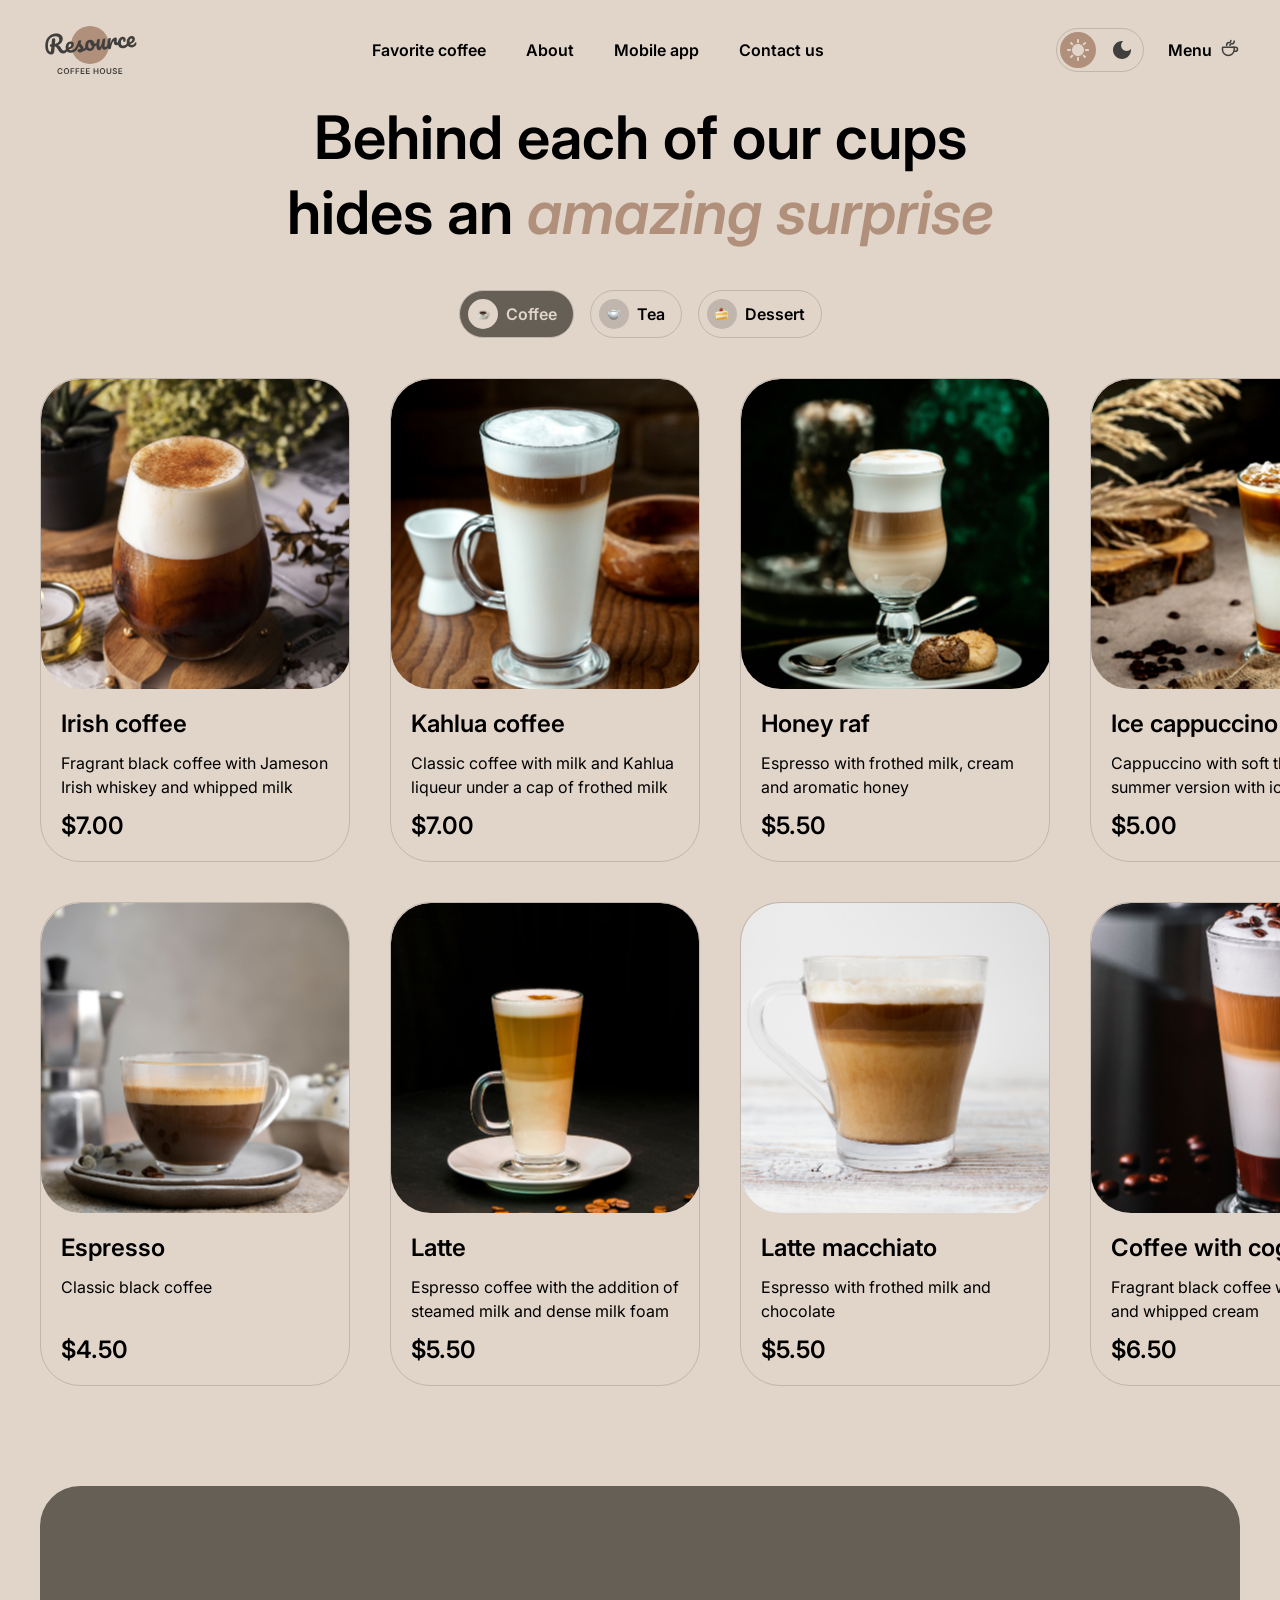
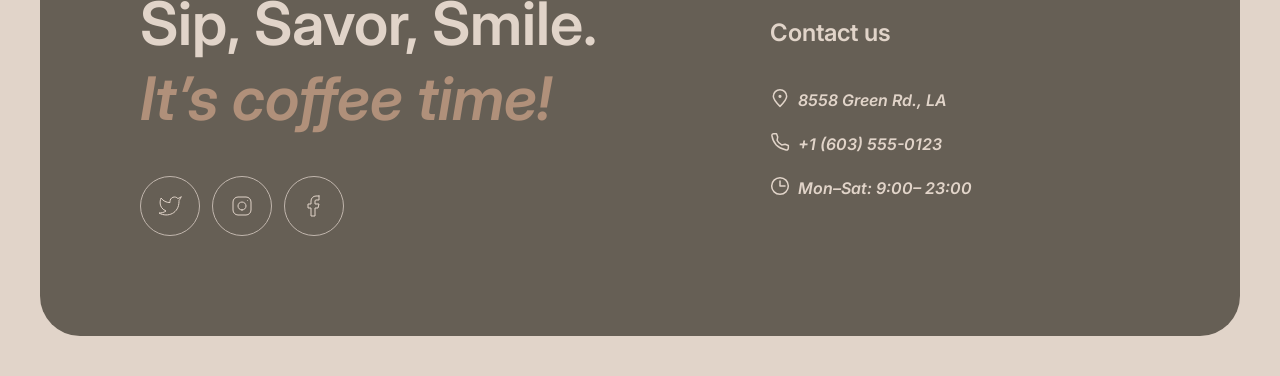
==== pages/menu.html @ b73c4412 "feat: add menu page and add theme toggle" ====
<!DOCTYPE html>
<html lang="en">
<head>
  <meta charset="UTF-8">
  <meta name="viewport" content="width=device-width, initial-scale=1.0">
  <title>Menu</title>
  <link rel="preconnect" href="https://fonts.googleapis.com">
  <link rel="preconnect" href="https://fonts.gstatic.com" crossorigin>
  <link href="https://fonts.googleapis.com/css2?family=Inter:ital,opsz,wght@0,14..32,100..900;1,14..32,100..900&display=swap" rel="stylesheet">
  <link rel="stylesheet" href="/styles/menu-styles/style.css">
</head>
<body>
    <header>
    <div class="wrapper">
      <a class="logo" href="/index.html">
        <svg width="100" height="60" viewBox="0 0 100 60" fill="none" xmlns="http://www.w3.org/2000/svg">
          <path d="M69 25C69 35.4934 60.4934 44 50 44C39.5066 44 31 35.4934 31 25C31 14.5066 39.5066 6 50 6C60.4934 6 69 14.5066 69 25Z" fill="#B0907A"/>
          <path d="M95.6784 22.2913C95.8856 22.2732 96.0534 22.3548 96.1817 22.5364C96.326 22.7165 96.4127 22.9739 96.442 23.3086C96.4922 23.8824 96.4 24.3884 96.1652 24.8265C95.7789 25.5509 95.2359 26.1365 94.5362 26.5832C93.8524 27.0285 93.0084 27.295 92.0042 27.3829C90.4741 27.5168 89.2469 27.1664 88.3226 26.3318C87.3969 25.4812 86.8658 24.2749 86.7291 22.7129C86.6329 21.6131 86.7748 20.5727 87.1547 19.5919C87.5333 18.5951 88.1046 17.7822 88.8687 17.1532C89.6487 16.5229 90.5568 16.1623 91.5928 16.0717C92.5173 15.9908 93.2829 16.2049 93.8895 16.714C94.4948 17.2071 94.8386 17.9239 94.9209 18.8643C95.0171 19.9641 94.7016 20.9473 93.9743 21.814C93.2617 22.6633 91.9772 23.4021 90.1208 24.0303C90.5675 24.73 91.2451 25.0401 92.1537 24.9606C92.8072 24.9035 93.3279 24.7053 93.7158 24.3662C94.1197 24.0257 94.5692 23.4725 95.0643 22.7064C95.2346 22.4506 95.4393 22.3122 95.6784 22.2913ZM91.3914 18.4503C90.8016 18.5019 90.3295 18.8885 89.9751 19.6102C89.6365 20.3304 89.5098 21.1767 89.5949 22.149L89.5991 22.1968C90.5199 21.8914 91.2318 21.4918 91.7347 20.9981C92.2376 20.5044 92.4632 19.9626 92.4117 19.3729C92.3852 19.0701 92.2766 18.8386 92.0859 18.6786C91.9098 18.5013 91.6783 18.4252 91.3914 18.4503Z" fill="#403F3D"/>
          <path d="M83.2976 28.1446C81.7356 28.2813 80.4779 27.9497 79.5245 27.1497C78.5857 26.3324 78.0529 25.1985 77.926 23.7481C77.813 22.457 77.969 21.303 78.394 20.2861C78.819 19.2692 79.4149 18.4622 80.1818 17.8651C80.9487 17.268 81.7784 16.9304 82.671 16.8523C83.5477 16.7756 84.2481 16.9793 84.7723 17.4635C85.311 17.9303 85.6159 18.5702 85.6871 19.383C85.7456 20.0525 85.6437 20.6316 85.3813 21.1203C85.1348 21.6076 84.7725 21.8722 84.2944 21.9141C83.9915 21.9406 83.7382 21.8904 83.5344 21.7637C83.3465 21.6356 83.2414 21.444 83.2191 21.189C83.2093 21.0774 83.2141 20.9485 83.2334 20.8023C83.2527 20.6561 83.2676 20.5504 83.278 20.4852C83.3367 20.2392 83.357 20.0125 83.3389 19.8053C83.3208 19.5981 83.2511 19.4436 83.1297 19.3418C83.0243 19.2386 82.876 19.1953 82.6847 19.2121C82.3181 19.2441 81.9901 19.4415 81.7006 19.8041C81.4097 20.1508 81.193 20.6114 81.0506 21.186C80.9081 21.7606 80.8661 22.3826 80.9247 23.0521C81.0865 24.901 81.9723 25.7551 83.5821 25.6142C84.2356 25.557 84.9181 25.2805 85.6296 24.7846C86.3556 24.2714 87.0469 23.5444 87.7034 22.6036C87.8752 22.3637 88.0806 22.2333 88.3197 22.2124C88.5269 22.1942 88.6946 22.2759 88.8229 22.4574C88.9672 22.6375 89.054 22.895 89.0832 23.2297C89.1362 23.8354 89.028 24.3427 88.7587 24.7518C88.0904 25.7418 87.2526 26.5378 86.2452 27.1399C85.2524 27.7247 84.2699 28.0596 83.2976 28.1446Z" fill="#403F3D"/>
          <path d="M69.549 29.3476C68.9433 29.4006 68.485 29.1195 68.1742 28.5042C67.8794 27.8876 67.6706 26.8779 67.5479 25.4753C67.3666 23.4032 67.4892 21.4089 67.9158 19.4924C68.0188 19.0177 68.2207 18.6627 68.5213 18.4276C68.8365 18.1752 69.289 18.0232 69.8787 17.9716C70.1975 17.9437 70.4242 17.964 70.5586 18.0326C70.6931 18.1011 70.7701 18.2469 70.7897 18.4701C70.812 18.7251 70.7426 19.3094 70.5816 20.2229C70.478 20.8744 70.3993 21.4434 70.3455 21.93C70.2917 22.4165 70.2636 23.0132 70.2612 23.7201C70.6673 22.3033 71.1594 21.136 71.7376 20.2181C72.3158 19.3002 72.8997 18.6308 73.4892 18.2098C74.0947 17.7874 74.6605 17.5532 75.1865 17.5072C76.2225 17.4166 76.7858 17.8893 76.8765 18.9253C76.8946 19.1325 76.8668 19.6409 76.7931 20.4504C76.7214 21.0991 76.6925 21.5032 76.7064 21.6626C76.7552 22.2204 76.9789 22.4819 77.3773 22.4471C77.8236 22.408 78.3668 22.0072 79.0067 21.2445C79.1958 21.0191 79.4019 20.8967 79.6251 20.8772C79.8323 20.8591 80 20.9408 80.1283 21.1223C80.2712 21.2864 80.3559 21.5199 80.3824 21.8228C80.434 22.4125 80.315 22.8887 80.0255 23.2513C79.6197 23.7526 79.1285 24.1971 78.5521 24.5848C77.9903 24.9552 77.3746 25.1697 76.7052 25.2282C75.8604 25.3021 75.196 25.1434 74.7121 24.7521C74.2441 24.3594 73.978 23.7965 73.9139 23.0633C73.8929 22.8242 73.8959 22.583 73.9228 22.3397C73.9268 22.0182 73.9239 21.8016 73.9142 21.69C73.8919 21.435 73.793 21.3151 73.6177 21.3305C73.3786 21.3514 73.0836 21.6503 72.7325 22.2271C72.396 22.7865 72.0748 23.5213 71.7689 24.4314C71.4631 25.3415 71.2332 26.2932 71.0791 27.2864C70.9694 28.0509 70.8068 28.5791 70.5914 28.8709C70.3906 29.1455 70.0431 29.3044 69.549 29.3476Z" fill="#403F3D"/>
          <path d="M59.2462 30.2488C58.5289 30.3116 57.9106 30.0364 57.3912 29.4233C56.8863 28.7929 56.5906 27.9836 56.5042 26.9954C56.3996 25.8 56.3838 24.7012 56.4567 23.699C56.5282 22.6809 56.6985 21.5979 56.9675 20.4501C57.085 19.958 57.2782 19.5958 57.547 19.3635C57.8157 19.1312 58.2609 18.9878 58.8826 18.9334C59.2332 18.9028 59.4772 18.9376 59.6145 19.038C59.7677 19.1371 59.8541 19.2981 59.8736 19.5213C59.8847 19.6488 59.8347 20.0868 59.7235 20.8354C59.6157 21.4391 59.5349 21.9842 59.4811 22.4707C59.3088 24.1722 59.247 25.3019 59.2958 25.8598C59.3251 26.1945 59.3859 26.4301 59.4781 26.5666C59.569 26.6871 59.7021 26.7397 59.8774 26.7244C60.1165 26.7035 60.3904 26.4386 60.6993 25.9297C61.024 25.4195 61.3431 24.6608 61.6565 23.6536C61.9859 22.6451 62.2798 21.4148 62.5382 19.9627C62.6239 19.4734 62.7852 19.114 63.0221 18.8845C63.2749 18.6535 63.6643 18.5151 64.1903 18.4691C64.5569 18.437 64.8161 18.4625 64.9679 18.5456C65.1184 18.6127 65.204 18.7658 65.2249 19.0049C65.2598 19.4034 65.1561 20.5127 64.9138 22.3327C64.646 24.412 64.533 25.6907 64.5748 26.1688C64.6013 26.4717 64.686 26.7052 64.8289 26.8694C64.9703 27.0176 65.1447 27.0827 65.3519 27.0645C65.6706 27.0366 66.0285 26.8126 66.4254 26.3924C66.8368 25.9549 67.3708 25.2657 68.0273 24.3249C68.199 24.0851 68.4044 23.9547 68.6435 23.9337C68.8507 23.9156 69.0185 23.9973 69.1468 24.1788C69.291 24.3589 69.3778 24.6163 69.4071 24.9511C69.4629 25.5886 69.3547 26.096 69.0825 26.4731C68.471 27.3779 67.7905 28.1361 67.041 28.7477C66.3074 29.358 65.4385 29.707 64.4343 29.7949C63.6693 29.8618 63.0776 29.6165 62.6594 29.0588C62.2572 28.4997 62.0093 27.6862 61.9159 26.6183C61.7398 27.7259 61.4065 28.5982 60.9162 29.2354C60.4245 29.8566 59.8678 30.1944 59.2462 30.2488Z" fill="#403F3D"/>
          <path d="M57.5606 22.8796C57.7678 22.8614 57.9362 22.9511 58.0659 23.1485C58.1956 23.346 58.2744 23.6041 58.3023 23.9229C58.3692 24.688 58.1779 25.1625 57.7282 25.3463C56.8011 25.7647 55.7659 26.048 54.6225 26.1963C54.4367 27.5616 53.9332 28.6898 53.1117 29.5808C52.2888 30.4559 51.3115 30.9429 50.1799 31.0419C49.2235 31.1256 48.3824 30.9663 47.6566 30.564C46.9467 30.1603 46.383 29.5913 45.9654 28.8569C45.5478 28.1225 45.3 27.309 45.2219 26.4164C45.1159 25.205 45.2529 24.1089 45.6328 23.1281C46.0114 22.1313 46.5841 21.3343 47.351 20.7372C48.1165 20.1242 48.9933 19.7744 49.9816 19.688C51.1929 19.582 52.2022 19.9193 53.0093 20.6999C53.8309 21.4632 54.3592 22.453 54.5941 23.6691C55.339 23.5558 56.2177 23.3183 57.23 22.9567C57.3547 22.9136 57.4649 22.8879 57.5606 22.8796ZM50.1494 28.4908C50.6595 28.4462 51.0797 28.2007 51.41 27.7542C51.7563 27.3063 51.959 26.6863 52.0182 25.8941C51.4948 25.6026 51.0739 25.1977 50.7555 24.6795C50.4531 24.1599 50.2754 23.5972 50.2224 22.9916C50.2001 22.7365 50.2017 22.4794 50.2272 22.2202L50.1076 22.2307C49.4701 22.2864 48.9633 22.644 48.5873 23.3032C48.2259 23.9452 48.094 24.824 48.1916 25.9398C48.2683 26.8164 48.4942 27.4712 48.8694 27.9042C49.2605 28.3357 49.6872 28.5313 50.1494 28.4908Z" fill="#403F3D"/>
          <path d="M40.3103 32.4354C39.4815 32.508 38.8272 32.3725 38.3474 32.029C37.8836 31.6841 37.6307 31.2726 37.5889 30.7944C37.5527 30.38 37.6727 30.0081 37.9491 29.6787C38.2254 29.3494 38.6584 29.1589 39.2482 29.1073C39.4554 29.0892 39.6966 29.0922 39.9717 29.1163C40.2614 29.1231 40.4787 29.1282 40.6235 29.1316C40.5713 28.7185 40.4415 28.3364 40.2341 27.9851C40.0427 27.6325 39.8048 27.3 39.5205 26.9876C39.2348 26.6592 38.9692 26.3773 38.7237 26.1418C38.3119 27.1254 37.8861 27.9497 37.4464 28.6145C37.0226 29.278 36.5482 29.9137 36.0232 30.5218C35.7614 30.8338 35.4711 31.0038 35.1523 31.0316C34.8973 31.054 34.6824 30.9844 34.5077 30.823C34.3316 30.6457 34.2316 30.4216 34.2079 30.1506C34.1801 29.8318 34.2658 29.5272 34.4653 29.2367L34.7426 28.827C35.5244 27.6664 36.1078 26.7159 36.4928 25.9756C36.7233 25.4896 36.9884 24.8481 37.288 24.0509C37.5863 23.2379 37.8745 22.4016 38.1527 21.542C38.3942 20.8142 38.9931 20.4085 39.9494 20.3248C40.3957 20.2858 40.71 20.2984 40.8923 20.3628C41.0746 20.4271 41.1734 20.547 41.1888 20.7223C41.1971 20.8179 41.1785 20.9722 41.1329 21.1849C41.0873 21.3977 41.0177 21.6126 40.9243 21.8296C40.6876 22.4285 40.5867 22.9272 40.6215 23.3257C40.6424 23.5647 40.7451 23.8208 40.9296 24.0937C41.1301 24.3653 41.4244 24.7009 41.8127 25.1006C42.3814 25.7254 42.8141 26.2657 43.111 26.7216C43.4224 27.1601 43.6025 27.6583 43.6513 28.2162C43.6652 28.3756 43.6688 28.6001 43.662 28.8898C44.4166 28.5187 45.2626 27.6335 46.2003 26.2345C46.372 25.9946 46.5774 25.8642 46.8165 25.8433C47.0237 25.8252 47.1915 25.9069 47.3198 26.0884C47.464 26.2685 47.5508 26.5259 47.5801 26.8606C47.6331 27.4663 47.5249 27.9737 47.2555 28.3827C46.545 29.4407 45.8392 30.185 45.1381 30.6158C44.4515 31.0292 43.5756 31.2985 42.5105 31.4238C41.9204 32.0215 41.187 32.3587 40.3103 32.4354Z" fill="#403F3D"/>
          <path d="M36.6161 26.7357C36.8233 26.7175 36.9911 26.7992 37.1194 26.9807C37.2636 27.1608 37.3504 27.4183 37.3797 27.753C37.4355 28.3905 37.3273 28.8979 37.0551 29.2751C36.5281 30.0439 35.7492 30.7786 34.7183 31.4791C33.7034 32.1782 32.5823 32.5815 31.355 32.6888C29.6814 32.8353 28.3426 32.4947 27.3386 31.667C26.3347 30.8394 25.7637 29.6365 25.6256 28.0586C25.5294 26.9588 25.6713 25.9185 26.0512 24.9376C26.4298 23.9408 27.0011 23.1279 27.7652 22.4989C28.5452 21.8686 29.4533 21.508 30.4893 21.4174C31.4138 21.3365 32.1793 21.5506 32.786 22.0597C33.3913 22.5528 33.7351 23.2696 33.8173 24.21C33.9136 25.3098 33.5981 26.293 32.8708 27.1597C32.1581 28.009 30.8816 28.7471 29.0412 29.3739C29.5039 30.0722 30.293 30.3726 31.4088 30.275C32.126 30.2122 32.9173 29.894 33.7826 29.3204C34.6625 28.7295 35.4016 27.9983 35.9999 27.1269C36.1716 26.887 36.377 26.7566 36.6161 26.7357ZM30.2878 23.796C29.6981 23.8476 29.226 24.2342 28.8715 24.9559C28.533 25.6761 28.4063 26.5224 28.4914 27.4947L28.4955 27.5425C29.4164 27.2371 30.1283 26.8375 30.6312 26.3438C31.1341 25.8501 31.3597 25.3083 31.3081 24.7186C31.2816 24.4158 31.1731 24.1843 30.9824 24.0243C30.8063 23.847 30.5747 23.7709 30.2878 23.796Z" fill="#403F3D"/>
          <path d="M27.6906 27.5167C27.8978 27.4986 28.0656 27.5803 28.1939 27.7618C28.3382 27.9419 28.4249 28.1993 28.4542 28.5341C28.5086 29.1557 28.4004 29.6631 28.1296 30.0561C27.4454 31.0476 26.7351 31.8324 25.9987 32.4108C25.261 32.9733 24.3581 33.3012 23.2902 33.3946C22.2541 33.4853 21.3451 33.2837 20.5631 32.79C19.797 32.2949 19.028 31.3985 18.256 30.1009C17.6351 29.063 17.151 28.3023 16.8035 27.8188C16.4547 27.3193 16.119 26.9712 15.7967 26.7745C15.4903 26.5765 15.1198 26.4724 14.6852 26.4622C14.6508 26.8025 14.5595 27.8705 14.4114 29.6663C14.3537 30.4744 14.3165 30.9675 14.3 31.1456C14.2256 32.1319 13.9724 32.9089 13.5402 33.4767C13.1067 34.0286 12.4038 34.3471 11.4315 34.4321C10.3636 34.5256 9.38799 34.2977 8.50477 33.7486C7.63609 33.1822 6.9298 32.3606 6.38589 31.2839C5.84059 30.1913 5.50518 28.9277 5.37968 27.4932C5.1454 24.8154 5.40544 22.4638 6.15978 20.4383C6.93006 18.4115 8.10738 16.8148 9.69174 15.6483C11.2906 14.4644 13.1899 13.7763 15.3895 13.5838C16.9196 13.45 18.223 13.5688 19.2994 13.9404C20.3759 14.312 21.1968 14.8826 21.762 15.6523C22.3432 16.4206 22.6784 17.3148 22.7676 18.3349C22.8457 19.2275 22.7073 20.1229 22.3522 21.0213C22.0117 21.9023 21.4476 22.7066 20.66 23.434C19.8724 24.1614 18.8869 24.7375 17.7034 25.1622C18.4866 25.3025 19.1057 25.5856 19.5605 26.0116C20.0154 26.4376 20.4891 27.0787 20.9816 27.9351C21.5115 28.8524 22.0112 29.5153 22.4806 29.924C22.966 30.3312 23.4955 30.5098 24.0693 30.4596C24.5794 30.4149 25.0509 30.205 25.4838 29.8299C25.9154 29.4388 26.4456 28.7981 27.0744 27.9079C27.2461 27.6681 27.4515 27.5377 27.6906 27.5167ZM11.3837 26.727C10.8418 26.7744 10.4561 26.6797 10.2266 26.4428C10.013 26.2045 9.89225 25.9259 9.86436 25.6071C9.8309 25.2246 9.92394 24.9113 10.1435 24.6672C10.379 24.4218 10.6562 24.2851 10.9749 24.2572L11.5727 24.2049C11.691 22.6206 11.8123 21.2528 11.9364 20.1016C12.053 19.0474 12.6771 18.4708 13.8088 18.3718C14.7173 18.2923 15.2071 18.659 15.2782 19.4719C15.2936 19.6473 15.2975 19.7835 15.2899 19.8805L14.9199 23.9121C15.7764 23.789 16.5393 23.5134 17.2085 23.0855C17.8937 22.6561 18.4149 22.0966 18.7722 21.4068C19.1454 20.7156 19.2957 19.9556 19.2232 19.1268C19.1353 18.1226 18.7236 17.3636 17.988 16.8498C17.2524 16.3359 16.2232 16.1369 14.9002 16.2526C13.3382 16.3893 12.0016 16.8997 10.8904 17.7839C9.79381 18.6508 8.98568 19.8779 8.46605 21.4653C7.94503 23.0366 7.78003 24.9142 7.97108 27.0978C8.06033 28.1179 8.24063 28.9855 8.51198 29.7006C8.78334 30.4157 9.08648 30.9432 9.42139 31.2834C9.75631 31.6235 10.0592 31.7817 10.3302 31.7579C10.5374 31.7398 10.6957 31.6216 10.8051 31.4032C10.9304 31.1834 11.0127 30.839 11.052 30.3698L11.3837 26.727Z" fill="#403F3D"/>
          <path d="M78.4023 54.0001V48.1819H82.1864V49.0654H79.4563V50.645H81.9904V51.5285H79.4563V53.1165H82.2092V54.0001H78.4023Z" fill="#403F3D"/>
          <path d="M75.9698 49.7813C75.9433 49.5332 75.8316 49.34 75.6346 49.2017C75.4395 49.0635 75.1857 48.9943 74.8732 48.9943C74.6535 48.9943 74.4651 49.0275 74.3079 49.0938C74.1507 49.1601 74.0304 49.25 73.9471 49.3637C73.8638 49.4773 73.8211 49.607 73.8192 49.7529C73.8192 49.8741 73.8467 49.9792 73.9016 50.0682C73.9585 50.1572 74.0352 50.233 74.1317 50.2955C74.2283 50.3561 74.3353 50.4072 74.4528 50.4489C74.5702 50.4906 74.6886 50.5256 74.8079 50.554L75.3533 50.6904C75.573 50.7415 75.7842 50.8106 75.9869 50.8977C76.1914 50.9849 76.3742 51.0947 76.5352 51.2273C76.698 51.3599 76.8268 51.5199 76.9215 51.7074C77.0162 51.8949 77.0636 52.1146 77.0636 52.3665C77.0636 52.7074 76.9764 53.0076 76.8022 53.2671C76.628 53.5246 76.3761 53.7263 76.0465 53.8722C75.7189 54.0161 75.3221 54.0881 74.8562 54.0881C74.4035 54.0881 74.0105 54.018 73.6772 53.8779C73.3458 53.7377 73.0863 53.5332 72.8988 53.2642C72.7132 52.9953 72.6128 52.6676 72.5977 52.2813H73.6346C73.6497 52.4839 73.7122 52.6525 73.8221 52.787C73.9319 52.9214 74.0749 53.0218 74.2511 53.0881C74.4291 53.1544 74.628 53.1875 74.8477 53.1875C75.0768 53.1875 75.2776 53.1534 75.4499 53.0852C75.6242 53.0152 75.7605 52.9186 75.859 52.7955C75.9575 52.6705 76.0077 52.5246 76.0096 52.358C76.0077 52.2065 75.9632 52.0815 75.8761 51.983C75.7889 51.8826 75.6668 51.7993 75.5096 51.733C75.3543 51.6648 75.1725 51.6042 74.9641 51.5512L74.3022 51.3807C73.823 51.2576 73.4442 51.071 73.1658 50.821C72.8893 50.5692 72.7511 50.2349 72.7511 49.8182C72.7511 49.4754 72.8439 49.1752 73.0295 48.9176C73.217 48.6601 73.4717 48.4602 73.7937 48.3182C74.1156 48.1743 74.4802 48.1023 74.8874 48.1023C75.3003 48.1023 75.6621 48.1743 75.9727 48.3182C76.2852 48.4602 76.5304 48.6582 76.7085 48.912C76.8865 49.1638 76.9783 49.4536 76.984 49.7813H75.9698Z" fill="#403F3D"/>
          <path d="M70.2086 48.1819H71.2626V51.983C71.2626 52.3997 71.1641 52.7662 70.9672 53.0825C70.7721 53.3987 70.4975 53.6459 70.1433 53.8239C69.7891 54.0001 69.3753 54.0881 68.9018 54.0881C68.4264 54.0881 68.0117 54.0001 67.6575 53.8239C67.3033 53.6459 67.0287 53.3987 66.8336 53.0825C66.6386 52.7662 66.541 52.3997 66.541 51.983V48.1819H67.595V51.895C67.595 52.1374 67.648 52.3533 67.7541 52.5427C67.862 52.7321 68.0136 52.8807 68.2086 52.9887C68.4037 53.0948 68.6348 53.1478 68.9018 53.1478C69.1689 53.1478 69.3999 53.0948 69.595 52.9887C69.792 52.8807 69.9435 52.7321 70.0495 52.5427C70.1556 52.3533 70.2086 52.1374 70.2086 51.895V48.1819Z" fill="#403F3D"/>
          <path d="M65.1435 51.0909C65.1435 51.7178 65.026 52.2548 64.7912 52.7017C64.5582 53.1468 64.2401 53.4877 63.8366 53.7245C63.4351 53.9612 62.9796 54.0796 62.4702 54.0796C61.9607 54.0796 61.5043 53.9612 61.1009 53.7245C60.6993 53.4858 60.3812 53.144 60.1463 52.6989C59.9134 52.2519 59.7969 51.7159 59.7969 51.0909C59.7969 50.464 59.9134 49.9281 60.1463 49.483C60.3812 49.036 60.6993 48.6942 61.1009 48.4574C61.5043 48.2207 61.9607 48.1023 62.4702 48.1023C62.9796 48.1023 63.4351 48.2207 63.8366 48.4574C64.2401 48.6942 64.5582 49.036 64.7912 49.483C65.026 49.9281 65.1435 50.464 65.1435 51.0909ZM64.0838 51.0909C64.0838 50.6496 64.0147 50.2775 63.8764 49.9745C63.7401 49.6695 63.5507 49.4394 63.3082 49.2841C63.0658 49.1269 62.7865 49.0483 62.4702 49.0483C62.1539 49.0483 61.8745 49.1269 61.6321 49.2841C61.3897 49.4394 61.1993 49.6695 61.0611 49.9745C60.9247 50.2775 60.8565 50.6496 60.8565 51.0909C60.8565 51.5322 60.9247 51.9053 61.0611 52.2102C61.1993 52.5133 61.3897 52.7434 61.6321 52.9006C61.8745 53.0559 62.1539 53.1335 62.4702 53.1335C62.7865 53.1335 63.0658 53.0559 63.3082 52.9006C63.5507 52.7434 63.7401 52.5133 63.8764 52.2102C64.0147 51.9053 64.0838 51.5322 64.0838 51.0909Z" fill="#403F3D"/>
          <path d="M53.5918 54.0001V48.1819H54.6458V50.645H57.3418V48.1819H58.3986V54.0001H57.3418V51.5285H54.6458V54.0001H53.5918Z" fill="#403F3D"/>
          <path d="M45.9492 54.0001V48.1819H49.7333V49.0654H47.0032V50.645H49.5373V51.5285H47.0032V53.1165H49.756V54.0001H45.9492Z" fill="#403F3D"/>
          <path d="M40.6895 54.0001V48.1819H44.4735V49.0654H41.7434V50.645H44.2775V51.5285H41.7434V53.1165H44.4963V54.0001H40.6895Z" fill="#403F3D"/>
          <path d="M35.6016 54.0001V48.1819H39.3288V49.0654H36.6555V50.645H39.0732V51.5285H36.6555V54.0001H35.6016Z" fill="#403F3D"/>
          <path d="M30.5137 54.0001V48.1819H34.2409V49.0654H31.5676V50.645H33.9853V51.5285H31.5676V54.0001H30.5137Z" fill="#403F3D"/>
          <path d="M29.1181 51.0909C29.1181 51.7178 29.0007 52.2548 28.7658 52.7017C28.5328 53.1468 28.2147 53.4877 27.8113 53.7245C27.4097 53.9612 26.9542 54.0796 26.4448 54.0796C25.9353 54.0796 25.4789 53.9612 25.0755 53.7245C24.6739 53.4858 24.3558 53.144 24.1209 52.6989C23.888 52.2519 23.7715 51.7159 23.7715 51.0909C23.7715 50.464 23.888 49.9281 24.1209 49.483C24.3558 49.036 24.6739 48.6942 25.0755 48.4574C25.4789 48.2207 25.9353 48.1023 26.4448 48.1023C26.9542 48.1023 27.4097 48.2207 27.8113 48.4574C28.2147 48.6942 28.5328 49.036 28.7658 49.483C29.0007 49.9281 29.1181 50.464 29.1181 51.0909ZM28.0584 51.0909C28.0584 50.6496 27.9893 50.2775 27.851 49.9745C27.7147 49.6695 27.5253 49.4394 27.2828 49.2841C27.0404 49.1269 26.7611 49.0483 26.4448 49.0483C26.1285 49.0483 25.8491 49.1269 25.6067 49.2841C25.3643 49.4394 25.1739 49.6695 25.0357 49.9745C24.8993 50.2775 24.8311 50.6496 24.8311 51.0909C24.8311 51.5322 24.8993 51.9053 25.0357 52.2102C25.1739 52.5133 25.3643 52.7434 25.6067 52.9006C25.8491 53.0559 26.1285 53.1335 26.4448 53.1335C26.7611 53.1335 27.0404 53.0559 27.2828 52.9006C27.5253 52.7434 27.7147 52.5133 27.851 52.2102C27.9893 51.9053 28.0584 51.5322 28.0584 51.0909Z" fill="#403F3D"/>
          <path d="M22.5536 50.1449H21.4911C21.4608 49.9707 21.4049 49.8163 21.3235 49.6818C21.2421 49.5455 21.1407 49.4299 21.0195 49.3352C20.8983 49.2406 20.7601 49.1695 20.6048 49.1222C20.4513 49.0729 20.2856 49.0483 20.1076 49.0483C19.7913 49.0483 19.511 49.1279 19.2667 49.287C19.0224 49.4442 18.8311 49.6752 18.6928 49.9801C18.5546 50.2832 18.4854 50.6534 18.4854 51.0909C18.4854 51.536 18.5546 51.911 18.6928 52.2159C18.833 52.519 19.0243 52.7481 19.2667 52.9034C19.511 53.0568 19.7904 53.1335 20.1048 53.1335C20.279 53.1335 20.4419 53.1108 20.5934 53.0654C20.7468 53.018 20.8841 52.9489 21.0053 52.858C21.1284 52.7671 21.2317 52.6553 21.315 52.5227C21.4002 52.3902 21.4589 52.2387 21.4911 52.0682L22.5536 52.0739C22.5138 52.3504 22.4277 52.6099 22.2951 52.8523C22.1644 53.0947 21.993 53.3087 21.7809 53.4943C21.5688 53.6781 21.3207 53.822 21.0366 53.9262C20.7525 54.0284 20.4371 54.0796 20.0906 54.0796C19.5792 54.0796 19.1228 53.9612 18.7212 53.7245C18.3197 53.4877 18.0034 53.1459 17.7724 52.6989C17.5413 52.2519 17.4258 51.7159 17.4258 51.0909C17.4258 50.464 17.5423 49.9281 17.7752 49.483C18.0082 49.036 18.3254 48.6942 18.7269 48.4574C19.1284 48.2207 19.583 48.1023 20.0906 48.1023C20.4144 48.1023 20.7156 48.1477 20.994 48.2387C21.2724 48.3296 21.5205 48.4631 21.7383 48.6392C21.9561 48.8135 22.1351 49.0275 22.2752 49.2813C22.4173 49.5332 22.5101 49.821 22.5536 50.1449Z" fill="#403F3D"/>
        </svg>
      </a>
      <nav>
        <ul>
          <li><a href="/index.html#favorite-coffee">Favorite coffee</a></li>
          <li><a href="/index.html#about">About</a></li>
          <li><a href="/index.html#app">Mobile app</a></li>
          <li><a href="/index.html#contacts">Contact us</a></li>
        </ul>
      </nav>
      <div class="header__right-item">
        <div class="right-item__toggle">
          <div class="toggle__sun">
            <svg width="22" height="22" viewBox="0 0 22 22" fill="none" xmlns="http://www.w3.org/2000/svg">
              <path d="M10 3V1C10 0.45 10.45 0 11 0C11.55 0 12 0.45 12 1V3C12 3.55 11.55 4 11 4C10.45 4 10 3.55 10 3ZM17.36 6.05L18.77 4.63C19.16 4.24 19.16 3.61 18.77 3.22C18.38 2.83 17.75 2.83 17.36 3.22L15.95 4.64C15.56 5.03 15.56 5.66 15.95 6.05C16.34 6.44 16.97 6.44 17.36 6.05ZM21 10H19C18.45 10 18 10.45 18 11C18 11.55 18.45 12 19 12H21C21.55 12 22 11.55 22 11C22 10.45 21.55 10 21 10ZM11 18C10.45 18 10 18.45 10 19V21C10 21.55 10.45 22 11 22C11.55 22 12 21.55 12 21V19C12 18.45 11.55 18 11 18ZM4.64 6.05L3.22 4.64C2.83 4.25 2.83 3.61 3.22 3.23C3.61 2.85 4.25 2.84 4.63 3.23L6.04 4.64C6.43 5.03 6.43 5.67 6.04 6.05C5.65 6.43 5.02 6.44 4.64 6.05ZM15.95 15.95C15.56 16.34 15.56 16.98 15.95 17.36L17.36 18.77C17.75 19.16 18.39 19.16 18.77 18.77C19.16 18.38 19.16 17.74 18.77 17.36L17.36 15.95C16.98 15.56 16.34 15.56 15.95 15.95ZM1 12H3C3.55 12 4 11.55 4 11C4 10.45 3.55 10 3 10H1C0.45 10 0 10.45 0 11C0 11.55 0.45 12 1 12ZM4.64 18.78L6.05 17.37C6.44 16.98 6.44 16.34 6.05 15.96C5.66 15.58 5.02 15.57 4.64 15.96L3.23 17.37C2.84 17.76 2.84 18.4 3.23 18.78C3.61 19.17 4.25 19.17 4.64 18.78ZM11 5C7.69 5 5 7.69 5 11C5 14.31 7.69 17 11 17C14.31 17 17 14.31 17 11C17 7.69 14.31 5 11 5Z" fill="#E1D4C9"/>
            </svg>
          </div>
          <div class="toggle__moon">
             <svg width="18" height="18" viewBox="0 0 18 18" fill="none" xmlns="http://www.w3.org/2000/svg">
              <path d="M9 0C4.03 0 0 4.03 0 9C0 13.97 4.03 18 9 18C13.97 18 18 13.97 18 9C18 8.54 17.96 8.08 17.9 7.64C16.92 9.01 15.32 9.9 13.5 9.9C10.52 9.9 8.1 7.48 8.1 4.5C8.1 2.69 8.99 1.08 10.36 0.0999999C9.92 0.0399999 9.46 0 9 0Z" fill="#403F3D"/>
            </svg>
          </div>
        </div>
        <a class="right-item__menu" href="">
          <span>Menu</span>
          <svg class="intro-info__button-cup" width="20" height="20" viewBox="0 0 20 20" fill="none" xmlns="http://www.w3.org/2000/svg">
            <path d="M14.166 9.76667V11.6667C14.166 14.8883 11.5543 17.5 8.33268 17.5C5.11102 17.5 2.49935 14.8883 2.49935 11.6667V9.76667C2.49935 9.4353 2.76798 9.16667 3.09935 9.16667H13.566C13.8974 9.16667 14.166 9.4353 14.166 9.76667Z" stroke="#403F3D" stroke-width="1.5" stroke-linecap="round" stroke-linejoin="round"/>
            <path d="M9.99935 7.49996C9.99935 6.66663 10.5946 5.83329 11.7851 5.83329C13.1 5.83329 14.166 4.7673 14.166 3.45234V2.91663" stroke="#403F3D" stroke-width="1.5" stroke-linecap="round" stroke-linejoin="round"/>
            <path d="M6.66732 7.5V7.08333C6.66732 5.70262 7.78661 4.58333 9.16732 4.58333C10.0878 4.58333 10.834 3.83714 10.834 2.91667V2.5" stroke="#403F3D" stroke-width="1.5" stroke-linecap="round" stroke-linejoin="round"/>
            <path d="M13.334 9.16663H15.4173C16.5679 9.16663 17.5007 10.0994 17.5007 11.25C17.5007 12.4006 16.5679 13.3333 15.4173 13.3333H14.1673" stroke="#403F3D" stroke-width="1.5" stroke-linecap="round" stroke-linejoin="round"/>
          </svg>
        </a>
      </div>
    </div>
  </header>
  <main>
    <section id="menu" class="menu">
      <div class="wrapper">
        <h2>Behind each of our cups hides an <span class="text-accent">amazing surprise</span></h2>
        <div class="menu-select">
          <button type="button" class="select-item select-item--active">
            <div class="select-item__image">
              <svg width="871" height="871" viewBox="0 0 871 871" fill="none" xmlns="http://www.w3.org/2000/svg">
                <g clip-path="url(#clip0_14_273172)">
                <mask id="mask0_14_273172" style="mask-type:luminance" maskUnits="userSpaceOnUse" x="0" y="0" width="871" height="871">
                <path d="M870.85 0H0V870.85H870.85V0Z" fill="white"/>
                </mask>
                <g mask="url(#mask0_14_273172)">
                <path d="M768.477 560.188C768.477 658.196 618.955 737.647 434.509 737.647C250.064 737.647 100.543 658.196 100.543 560.188C100.543 462.179 250.064 382.727 434.509 382.727C618.955 382.727 768.477 462.179 768.477 560.188Z" fill="url(#paint0_linear_14_273172)"/>
                <path d="M753.915 553.223C753.915 644.299 610.913 718.129 434.51 718.129C258.107 718.129 115.105 644.299 115.105 553.223C115.105 462.147 258.107 388.315 434.51 388.315C610.913 388.315 753.915 462.147 753.915 553.223Z" fill="url(#paint1_linear_14_273172)"/>
                <g opacity="0.2">
                <path d="M466.978 404.525C399.519 428.597 336.976 565.509 280.101 523.539C211.514 472.923 143.261 486.08 117.078 534.744C134.875 452.365 270.212 388.318 434.506 388.318C439.22 388.318 443.918 388.376 448.588 388.477L466.978 404.525Z" fill="url(#paint2_linear_14_273172)"/>
                </g>
                <g opacity="0.2">
                <path d="M724.204 483.68C661.69 467.921 628.163 545.124 628.163 545.124L466.977 404.525C473.381 402.241 479.845 400.969 486.337 400.969C519.979 400.969 549.428 402.198 575.335 405.176C640.669 421.773 693.424 449.56 724.204 483.68Z" fill="url(#paint3_linear_14_273172)"/>
                </g>
                <g opacity="0.2">
                <path d="M348.701 712.118C237.282 696.114 150.387 649.706 123.656 591.287V591.272C206.362 668.64 324.184 625.143 264.624 569.758C221.371 529.537 440.289 591.519 440.289 591.519C440.289 591.519 602.428 561.264 593.799 590.387C557.563 712.663 376.006 716.04 348.701 712.118Z" fill="url(#paint4_linear_14_273172)"/>
                </g>
                <g opacity="0.5">
                <path d="M614.992 582.605C614.992 633.366 536.128 674.516 438.845 674.516C341.562 674.516 262.699 633.366 262.699 582.605C262.699 531.845 341.562 490.695 438.845 490.695C536.128 490.695 614.992 531.845 614.992 582.605Z" fill="url(#paint5_radial_14_273172)"/>
                </g>
                <path d="M768.477 560.188C768.477 658.196 618.955 737.647 434.509 737.647C250.064 737.647 100.543 658.196 100.543 560.188C100.543 462.179 250.064 382.727 434.509 382.727C618.955 382.727 768.477 462.179 768.477 560.188Z" stroke="#938D82" stroke-width="6.8" stroke-linecap="round" stroke-linejoin="round"/>
                <g opacity="0.4">
                <path d="M176.805 447.307C238.06 407.867 330.759 382.727 434.509 382.727C544.685 382.727 642.402 411.076 703.23 454.797" stroke="#56524B" stroke-width="6.8" stroke-linecap="round" stroke-linejoin="round"/>
                </g>
                <g opacity="0.4">
                <path d="M675.449 683.075C614.674 716.712 529.193 737.648 434.509 737.648C342.286 737.648 258.796 717.786 198.359 685.672" stroke="#56524B" stroke-width="6.8" stroke-linecap="round" stroke-linejoin="round"/>
                </g>
                <path d="M441.894 511.195C354.474 511.138 288.299 528.122 282.251 571.759C277.382 606.892 338.475 647.184 440.15 647.407C529.824 647.603 591.056 603.811 590.769 576.344C590.407 541.467 529.593 511.253 441.894 511.195Z" fill="url(#paint6_radial_14_273172)" fill-opacity="0.43645"/>
                <path d="M441.894 511.195C354.474 511.138 288.299 528.122 282.251 571.759C277.382 606.892 338.475 647.184 440.15 647.407C529.824 647.603 591.056 603.811 590.769 576.344C590.407 541.467 529.593 511.253 441.894 511.195Z" stroke="#6B655E" stroke-width="5.95"/>
                <path d="M661.815 451.912C664.362 467.938 680.18 455.707 684.706 433.809C689.346 411.353 708.07 389.108 740.179 395.584C768.475 401.292 780.663 434.913 763.489 467.807C745.428 502.398 701.953 530.944 654.744 543.385C624.668 551.31 623.799 545.631 605.411 568.071C596.411 579.053 584.006 596.303 616.434 589.867C678.652 577.519 750.821 541.304 778.277 490.924C811.286 430.356 789.11 371.56 738.257 365.819C696.525 361.109 675.833 387.046 670.946 394.753C666.06 402.46 659.113 434.919 661.815 451.912Z" fill="url(#paint7_linear_14_273172)"/>
                <path d="M625.13 569.687C612.448 584.01 657.947 578.506 657.947 578.506C644.01 583.364 629.986 587.181 616.439 589.87C584.011 596.303 596.416 579.056 605.408 568.068C623.798 545.63 624.666 551.312 654.752 543.389C701.955 530.941 745.429 502.402 763.486 467.805C765.582 463.801 767.231 459.781 768.474 455.806C760.858 498.997 727.477 525.149 695.682 540.933C663.799 556.759 635.021 558.514 625.13 569.687Z" fill="url(#paint8_linear_14_273172)"/>
                <path d="M710.265 367.409C693.452 374.061 688.908 394.009 740.177 395.585C772.137 396.566 783.102 424.623 775.193 460.406C769.513 486.109 754.096 515.8 729.726 542.308C729.726 542.308 740.497 535.371 753.211 522.615C773.036 502.723 797.582 468.677 793.369 424.711C786.454 352.551 710.265 367.409 710.265 367.409Z" fill="url(#paint9_linear_14_273172)"/>
                <path d="M661.815 451.912C664.362 467.938 680.18 455.707 684.706 433.809C689.346 411.353 708.07 389.108 740.179 395.584C768.475 401.292 780.663 434.913 763.489 467.807C745.428 502.398 701.953 530.944 654.744 543.385C624.668 551.31 623.799 545.631 605.411 568.071C596.411 579.053 584.006 596.303 616.434 589.867C678.652 577.519 750.821 541.304 778.277 490.924C811.286 430.356 789.11 371.56 738.257 365.819C696.525 361.109 675.833 387.046 670.946 394.753C666.06 402.46 659.113 434.919 661.815 451.912Z" stroke="#938D82" stroke-width="6.8" stroke-linecap="round" stroke-linejoin="round"/>
                <path d="M670.946 394.753C666.06 402.46 659.113 434.919 661.815 451.912C664.362 467.938 680.18 455.707 684.706 433.809C689.346 411.353 708.07 389.108 740.179 395.584C768.475 401.292 780.663 434.913 763.489 467.807C745.428 502.398 701.953 530.944 654.744 543.385C624.668 551.31 623.799 545.631 605.411 568.071C596.411 579.053 584.006 596.303 616.434 589.867" stroke="#7F796F" stroke-width="6.8" stroke-linecap="round" stroke-linejoin="round"/>
                <g opacity="0.7">
                <path d="M692.035 374.87C680.266 381.856 673.481 390.756 670.947 394.753C666.06 402.461 659.113 434.919 661.816 451.913C664.363 467.939 680.181 455.708 684.706 433.809C689.347 411.354 708.071 389.108 740.179 395.585C768.476 401.293 780.663 434.913 763.489 467.807" stroke="#56524B" stroke-width="6.8" stroke-linecap="round" stroke-linejoin="round"/>
                </g>
                <g opacity="0.6">
                <path d="M605.411 568.07C596.411 579.052 584.006 596.303 616.434 589.866C654.67 582.278 696.663 565.676 729.729 542.312" stroke="#56524B" stroke-width="6.8" stroke-linecap="round" stroke-linejoin="round"/>
                </g>
                <path d="M633.867 305.894C594.999 278.462 520.296 259.892 434.507 259.892C348.718 259.892 274.017 278.462 235.15 305.894C188.036 334.593 186.45 384.639 203.442 449.764C225.536 534.446 271.836 650.483 434.507 650.483C599.089 650.483 643.48 534.446 665.573 449.764C682.565 384.639 680.981 334.593 633.867 305.894Z" fill="url(#paint10_radial_14_273172)"/>
                <g opacity="0.57">
                <path d="M665.581 447.58C643.484 532.46 599.097 648.784 434.506 648.784C271.838 648.784 225.543 532.46 203.447 447.58C197.294 423.927 193.566 402.27 193.566 382.883C193.566 348.749 205.103 321.699 235.158 303.352C273.406 276.288 346.399 257.826 430.498 257.262C353.543 257.854 286.793 275.319 251.768 300.894C224.228 318.272 216.544 343.876 216.544 376.189C216.544 394.535 219.96 415.051 225.595 437.431C245.843 517.785 285.402 616.328 434.506 616.328C585.371 616.328 623.169 517.785 643.432 437.431C659.007 375.625 660.449 328.132 617.26 300.894C582.235 275.319 515.471 257.854 438.515 257.262C522.616 257.826 595.607 276.288 633.87 303.352C680.978 332.123 682.561 382.29 665.581 447.58Z" fill="url(#paint11_linear_14_273172)"/>
                </g>
                <path d="M669.979 358.821C669.979 412.524 564.555 456.059 434.51 456.059C304.465 456.059 199.043 412.524 199.043 358.821C199.043 305.117 304.465 261.581 434.51 261.581C564.555 261.581 669.979 305.117 669.979 358.821Z" fill="url(#paint12_radial_14_273172)"/>
                <path d="M650.203 345.355C650.203 394.018 553.633 433.466 434.509 433.466C315.385 433.466 218.816 394.018 218.816 345.355C218.816 296.693 315.385 257.244 434.509 257.244C553.633 257.244 650.203 296.693 650.203 345.355Z" fill="url(#paint13_radial_14_273172)"/>
                <path d="M633.961 384.959C606.123 418.165 528.163 434.915 434.507 434.915C340.852 434.915 262.893 418.165 235.055 384.959C236.81 370.479 251.347 356.255 274.943 344.332C311.228 325.997 368.931 313.106 434.507 313.106C486.145 313.106 532.897 321.097 568.155 333.445C606.797 346.979 631.632 365.743 633.961 384.959Z" fill="url(#paint14_linear_14_273172)"/>
                <path d="M612.39 393.98C577.441 420.146 510.868 437.815 434.507 437.815C358.145 437.815 291.574 420.146 256.625 393.98C262.635 383.024 275.107 373.003 292.406 364.558C303.631 359.079 316.885 354.263 331.727 350.284C360.97 342.444 396.368 337.856 434.507 337.856C467.146 337.856 497.776 341.215 524.257 347.096C537.356 350.005 549.439 353.532 560.251 357.573C586.069 367.226 604.624 379.822 612.39 393.98Z" fill="#160000"/>
                <path d="M612.39 393.98C577.441 420.146 510.868 437.815 434.507 437.815C358.145 437.815 291.574 420.146 256.625 393.98C262.635 383.024 275.107 373.003 292.406 364.558C303.631 359.079 316.885 354.263 331.727 350.284C360.97 342.444 396.368 337.856 434.507 337.856C467.146 337.856 497.776 341.215 524.257 347.096C537.356 350.005 549.439 353.532 560.251 357.573C586.069 367.226 604.624 379.822 612.39 393.98Z" fill="url(#paint15_radial_14_273172)"/>
                <path d="M650.203 350.306C650.203 396.234 553.633 433.467 434.509 433.467C315.385 433.467 218.816 396.234 218.816 350.306C218.816 304.377 315.385 267.146 434.509 267.146C553.633 267.146 650.203 304.377 650.203 350.306Z" stroke="#CCC6BE" stroke-width="6.8" stroke-linecap="round" stroke-linejoin="round"/>
                <path d="M229.554 376.29C222.585 368.115 218.816 359.379 218.816 350.306C218.816 304.377 315.385 267.146 434.509 267.146C553.633 267.146 650.203 304.377 650.203 350.306C650.203 359.825 646.053 368.97 638.416 377.489" stroke="#E2DED9" stroke-width="6.8" stroke-linecap="round" stroke-linejoin="round"/>
                <path d="M633.867 303.358C594.999 275.86 520.296 257.244 434.507 257.244C348.718 257.244 274.017 275.86 235.15 303.358C188.036 332.125 186.45 382.293 203.442 447.575C225.536 532.461 271.836 648.777 434.507 648.777C599.089 648.777 643.48 532.461 665.573 447.575C682.565 382.293 680.981 332.125 633.867 303.358Z" stroke="#938D82" stroke-width="6.8" stroke-linecap="round" stroke-linejoin="round"/>
                <g opacity="0.7">
                <path d="M280.105 594.359C315.356 625.512 363.339 648.777 434.507 648.777C530.769 648.777 585.914 608.986 619.531 558.966C643.388 523.466 656.402 482.813 665.573 447.576C671.745 423.865 675.467 402.149 675.445 382.727" stroke="#56524B" stroke-width="6.8" stroke-linecap="round" stroke-linejoin="round"/>
                </g>
                <g opacity="0.42">
                <path d="M444.022 364.267C425.242 358.008 437.242 339.177 433.015 314.983C428.79 290.789 406.386 285.413 385.777 271.971C365.167 258.53 357.102 249.569 375.92 230.751C394.738 211.933 374.128 206.557 359.791 193.116C345.454 179.674 353.67 171.878 333.972 158.169C310.226 141.642 365.522 105.21 408.179 126.805C430.988 138.352 413.601 166.077 398.565 167.016C385.032 167.863 379.378 147.204 373.39 155.511C365.833 165.994 373.232 188.636 399.218 208.35C425.204 228.064 389.361 241.138 389.361 250.282C389.361 259.426 437.749 279.139 442.23 296.165C446.71 313.191 440.438 346.346 442.23 355.307C444.022 364.268 462.839 370.539 444.022 364.267Z" fill="url(#paint16_linear_14_273172)"/>
                <path d="M457.646 326.265C456.007 330.174 464.365 322.832 468.561 313.837C472.33 305.759 460.34 302.815 479.116 291.783C495.471 282.174 472.989 274.867 451.004 259.253C429.02 243.639 458.948 227.374 442.032 208.506C425.117 189.639 449.554 178.58 463.359 183.785C477.163 188.99 446.834 199.087 460.651 202.648C488.593 209.85 510.996 161.664 464.803 158.411C418.611 155.158 394.287 180.732 411.854 196.997C429.42 213.262 442.032 228.371 423.165 242.186C404.297 256 438.129 267.711 454.393 274.867C470.658 282.024 468.05 294.234 455.695 298.289C443.339 302.344 466.104 306.096 457.646 326.265Z" fill="url(#paint17_linear_14_273172)"/>
                <path d="M306.599 223.773C303.673 212.399 319.971 197.482 340.518 200.657C361.065 203.832 374.265 231.24 352.481 237.38C330.696 243.52 344.109 252.551 341.102 258.398C338.094 264.245 313.313 243.954 329.652 230.253C345.99 216.552 325.209 216.338 317.312 222.044C312.339 225.635 309.35 234.472 306.599 223.773Z" fill="url(#paint18_linear_14_273172)"/>
                </g>
                </g>
                </g>
                <defs>
                <linearGradient id="paint0_linear_14_273172" x1="241.72" y1="559.218" x2="710.053" y2="559.218" gradientUnits="userSpaceOnUse">
                <stop stop-color="#F6F5F0"/>
                <stop offset="0.25" stop-color="#D0CDC6"/>
                <stop offset="0.51" stop-color="#AAA59B"/>
                <stop offset="0.82" stop-color="#C9C5BC"/>
                <stop offset="1" stop-color="#E8E5DD"/>
                </linearGradient>
                <linearGradient id="paint1_linear_14_273172" x1="527.979" y1="407.414" x2="361.143" y2="662.694" gradientUnits="userSpaceOnUse">
                <stop offset="0.02" stop-color="#CDC9C0"/>
                <stop offset="0.16" stop-color="#ACA89C"/>
                <stop offset="0.45" stop-color="#8B8777"/>
                <stop offset="0.71" stop-color="#B5B1A5"/>
                <stop offset="0.87" stop-color="#DEDBD4"/>
                </linearGradient>
                <linearGradient id="paint2_linear_14_273172" x1="264.105" y1="434.31" x2="281.191" y2="496.064" gradientUnits="userSpaceOnUse">
                <stop stop-color="#56524B"/>
                <stop offset="0.56" stop-color="#56524B" stop-opacity="0.5"/>
                <stop offset="0.92" stop-color="#56524B" stop-opacity="0"/>
                </linearGradient>
                <linearGradient id="paint3_linear_14_273172" x1="636.408" y1="492.713" x2="660.857" y2="521.787" gradientUnits="userSpaceOnUse">
                <stop stop-color="#56524B"/>
                <stop offset="0.56" stop-color="#56524B" stop-opacity="0.5"/>
                <stop offset="0.92" stop-color="#56524B" stop-opacity="0"/>
                </linearGradient>
                <linearGradient id="paint4_linear_14_273172" x1="325.574" y1="709.575" x2="343.624" y2="642.791" gradientUnits="userSpaceOnUse">
                <stop stop-color="#56524B"/>
                <stop offset="0.56" stop-color="#56524B" stop-opacity="0.5"/>
                <stop offset="0.92" stop-color="#56524B" stop-opacity="0"/>
                </linearGradient>
                <radialGradient id="paint5_radial_14_273172" cx="0" cy="0" r="1" gradientUnits="userSpaceOnUse" gradientTransform="translate(439.915 578.056) scale(171.747 95.8947)">
                <stop offset="0.16" stop-color="#1E0F08"/>
                <stop offset="0.86" stop-color="#1D0F07" stop-opacity="0.5"/>
                <stop offset="1" stop-color="#1C0E06" stop-opacity="0"/>
                </radialGradient>
                <radialGradient id="paint6_radial_14_273172" cx="0" cy="0" r="1" gradientUnits="userSpaceOnUse" gradientTransform="translate(444.354 449.712) scale(144.575 144.575)">
                <stop stop-color="#160000"/>
                <stop offset="0.5" stop-color="#2A0F00"/>
                <stop offset="1" stop-color="#3E1E00"/>
                </radialGradient>
                <linearGradient id="paint7_linear_14_273172" x1="594.481" y1="459.46" x2="779.528" y2="504.18" gradientUnits="userSpaceOnUse">
                <stop stop-color="#625F5A"/>
                <stop offset="0.2" stop-color="#79766D"/>
                <stop offset="0.41" stop-color="#908C80"/>
                <stop offset="0.73" stop-color="#A5A198"/>
                <stop offset="1" stop-color="#BAB7B0"/>
                </linearGradient>
                <linearGradient id="paint8_linear_14_273172" x1="588.7" y1="570.783" x2="729.868" y2="509.333" gradientUnits="userSpaceOnUse">
                <stop stop-color="#D1CEC8" stop-opacity="0.7"/>
                <stop offset="0.58" stop-color="#B1ADA7" stop-opacity="0.85"/>
                <stop offset="1" stop-color="#918D86"/>
                </linearGradient>
                <linearGradient id="paint9_linear_14_273172" x1="678.333" y1="445.003" x2="778.387" y2="461.679" gradientUnits="userSpaceOnUse">
                <stop stop-color="#ADABA6"/>
                <stop offset="0.2" stop-color="#CBC9C4"/>
                <stop offset="0.41" stop-color="#E9E7E1"/>
                <stop offset="0.73" stop-color="#EEECE9"/>
                <stop offset="1" stop-color="#F3F2F0"/>
                </linearGradient>
                <radialGradient id="paint10_radial_14_273172" cx="0" cy="0" r="1" gradientUnits="userSpaceOnUse" gradientTransform="translate(438.539 338.522) scale(201.978 342.981)">
                <stop offset="0.15" stop-color="#7F7A6C"/>
                <stop offset="0.67" stop-color="#B6B4A7"/>
                <stop offset="1" stop-color="#EDEDE2"/>
                </radialGradient>
                <linearGradient id="paint11_linear_14_273172" x1="457.136" y1="445.004" x2="585.524" y2="595.945" gradientUnits="userSpaceOnUse">
                <stop stop-color="white"/>
                <stop offset="0.6" stop-color="#E3D8CE" stop-opacity="0.65"/>
                <stop offset="1" stop-color="#C7B19D" stop-opacity="0.3"/>
                </linearGradient>
                <radialGradient id="paint12_radial_14_273172" cx="0" cy="0" r="1" gradientUnits="userSpaceOnUse" gradientTransform="translate(445.828 430.546) scale(19.2228)">
                <stop stop-color="#DFDCD7"/>
                <stop offset="0.5" stop-color="#EFEDEB"/>
                <stop offset="1" stop-color="white"/>
                </radialGradient>
                <radialGradient id="paint13_radial_14_273172" cx="0" cy="0" r="1" gradientUnits="userSpaceOnUse" gradientTransform="translate(451.742 345.247) scale(104.726 104.726)">
                <stop stop-color="#B4A9A1"/>
                <stop offset="0.5" stop-color="#A9A199"/>
                <stop offset="1" stop-color="#9E9A91"/>
                </radialGradient>
                <linearGradient id="paint14_linear_14_273172" x1="434.005" y1="325.006" x2="434.005" y2="358.626" gradientUnits="userSpaceOnUse">
                <stop offset="0.18" stop-color="#543419"/>
                <stop offset="0.6" stop-color="#49290C"/>
                <stop offset="1" stop-color="#3E1E00"/>
                </linearGradient>
                <radialGradient id="paint15_radial_14_273172" cx="0" cy="0" r="1" gradientUnits="userSpaceOnUse" gradientTransform="translate(437.252 396.715) scale(132.486 46.9201)">
                <stop offset="0.11" stop-color="#59412F"/>
                <stop offset="0.7" stop-color="#382017"/>
                <stop offset="1" stop-color="#160000"/>
                </radialGradient>
                <linearGradient id="paint16_linear_14_273172" x1="399.334" y1="415.377" x2="381.12" y2="111.443" gradientUnits="userSpaceOnUse">
                <stop stop-color="white" stop-opacity="0.8"/>
                <stop offset="0.67" stop-color="white" stop-opacity="0.4"/>
                <stop offset="1" stop-color="white" stop-opacity="0"/>
                </linearGradient>
                <linearGradient id="paint17_linear_14_273172" x1="451.778" y1="422.464" x2="446.661" y2="142.108" gradientUnits="userSpaceOnUse">
                <stop stop-color="white"/>
                <stop offset="0.67" stop-color="white" stop-opacity="0.5"/>
                <stop offset="1" stop-color="white" stop-opacity="0"/>
                </linearGradient>
                <linearGradient id="paint18_linear_14_273172" x1="345.798" y1="352.859" x2="328.633" y2="195.82" gradientUnits="userSpaceOnUse">
                <stop stop-color="white"/>
                <stop offset="0.67" stop-color="white" stop-opacity="0.5"/>
                <stop offset="1" stop-color="white" stop-opacity="0"/>
                </linearGradient>
                <clipPath id="clip0_14_273172">
                <rect width="870.85" height="870.85" fill="white"/>
                </clipPath>
                </defs>
              </svg>
            </div>
            <span>Coffee</span>
          </button>
          <button type="button" class="select-item">
            <div class="select-item__image">
              <svg width="871" height="871" viewBox="0 0 871 871" fill="none" xmlns="http://www.w3.org/2000/svg">
                <g clip-path="url(#clip0_19_343168)">
                <mask id="mask0_19_343168" style="mask-type:luminance" maskUnits="userSpaceOnUse" x="0" y="0" width="871" height="871">
                <path d="M870.85 0H0V870.85H870.85V0Z" fill="white"/>
                </mask>
                <g mask="url(#mask0_19_343168)">
                <path d="M644.481 395.726C644.481 395.726 647.597 313.214 703.476 289.184C759.355 265.154 747.195 415.485 741.406 429.634C735.616 443.784 726.64 506.319 654.263 532.085C581.885 557.852 615.976 625.283 635.444 614.597C654.912 603.91 728.3 561.252 761.488 498.03C794.675 434.809 794.675 375.46 786.28 334.35C777.884 293.239 763.447 244.803 707.842 244.701C652.237 244.599 632.742 304.599 613.392 313.25C594.043 321.901 576.094 323.927 576.094 323.927C576.094 323.927 585.193 399.779 644.481 395.726Z" fill="url(#paint0_linear_19_343168)"/>
                <path d="M644.481 395.726C644.481 395.726 647.597 313.214 703.476 289.184C759.355 265.154 747.195 415.485 741.406 429.634C735.616 443.784 726.64 506.319 654.263 532.085C581.885 557.852 615.976 625.283 635.444 614.597C654.912 603.91 728.3 561.252 761.488 498.03C794.675 434.809 794.675 375.46 786.28 334.35C777.884 293.239 763.447 244.803 707.842 244.701C652.237 244.599 632.742 304.599 613.392 313.25C594.043 321.901 576.094 323.927 576.094 323.927C576.094 323.927 585.193 399.779 644.481 395.726Z" fill="url(#paint1_radial_19_343168)"/>
                <path d="M644.481 395.726C644.481 395.726 647.597 313.214 703.476 289.184C759.355 265.154 747.195 415.485 741.406 429.634C735.616 443.784 726.64 506.319 654.263 532.085C581.885 557.852 615.976 625.283 635.444 614.597C654.912 603.91 728.3 561.252 761.488 498.03C794.675 434.809 794.675 375.46 786.28 334.35C777.884 293.239 763.447 244.803 707.842 244.701C652.237 244.599 632.742 304.599 613.392 313.25C594.043 321.901 576.094 323.927 576.094 323.927C576.094 323.927 585.193 399.779 644.481 395.726Z" fill="url(#paint2_radial_19_343168)"/>
                <path d="M627.847 366.409C625.777 361.822 623.071 345.232 633.71 326.24C650.389 296.469 673.9 264.297 710.574 265.66C733.953 266.529 754.134 283.322 767.976 314.807C782.467 347.77 783.75 404.409 783.75 404.409C783.75 404.409 808.285 244.671 696.36 248.489C632.324 250.673 624.845 315.819 594.102 329.281C594.102 329.281 632.735 377.239 627.847 366.409Z" fill="url(#paint3_linear_19_343168)"/>
                <path d="M752.693 393.553C752.693 393.553 767.772 482.844 702.97 540.191C675.817 564.221 644.477 581.592 644.477 581.592L652.159 529.262C652.159 529.262 737.061 517.319 752.693 393.553Z" fill="url(#paint4_linear_19_343168)"/>
                <path d="M747.918 384C744.879 439.153 734.238 471.939 701.45 507.477C682.822 527.668 658.023 532.085 658.023 532.085" stroke="#959CA0" stroke-width="8" stroke-linecap="round" stroke-linejoin="round"/>
                <path d="M645.87 401.804C645.87 401.804 639.177 371.214 655.207 341.006C674.966 303.769 693.789 285.24 714.195 289.184C731.421 292.513 750.963 328.847 747.923 383.999" stroke="#959CA0" stroke-width="8" stroke-linecap="round" stroke-linejoin="round"/>
                <path d="M782.126 445.322C778.291 461.385 772.93 476.799 765.726 490.394C726.082 565.216 656.416 595.486 644.484 614.594" stroke="#6D6D6D" stroke-width="8" stroke-linecap="round" stroke-linejoin="round"/>
                <path d="M765.672 276.051C772.179 284.795 777.683 295.286 781.939 307.422C790.891 332.945 794.709 392.634 782.126 445.322" stroke="#959CA0" stroke-width="8" stroke-linecap="round" stroke-linejoin="round"/>
                <path d="M603.523 316.905C610.689 316.687 616.258 313.052 630.666 293.671C648.905 269.134 670.337 242.471 710.788 244.816C732.224 246.06 751.372 256.84 765.668 276.051" stroke="#B5C2C6" stroke-width="8" stroke-linecap="round" stroke-linejoin="round"/>
                <path d="M286.602 281.494C288.165 285.403 558.166 273.081 559.593 280.218C560.018 282.344 284.901 277.242 286.602 281.494Z" fill="url(#paint5_linear_19_343168)"/>
                <path d="M286.602 280.645C312.428 280.985 386.595 280.51 481.971 280.74C505.94 280.798 531.249 280.9 557.467 281.07" stroke="#959B9E" stroke-width="8" stroke-linecap="round" stroke-linejoin="round"/>
                <path d="M388.199 216.229C376.04 228.388 350.562 221.151 320.164 235.336C285.573 251.479 285.422 280.753 285.422 280.753C285.422 280.753 293.87 280.753 422.712 280.753C555.732 280.753 560.042 280.753 560.042 280.753C560.042 280.753 559.891 251.479 525.3 235.336C494.902 221.151 469.425 228.388 457.265 216.229H413.597H388.199Z" fill="url(#paint6_radial_19_343168)"/>
                <path d="M457.934 216.229C460.774 211.757 463.516 204.447 463.516 198.784C463.516 179.517 445.255 163.682 422.731 163.682C400.206 163.682 381.945 179.517 381.945 198.784C381.945 204.952 384.345 211.493 387.582 216.229C387.582 216.229 404.281 213.613 422.731 213.478C442.517 213.334 457.934 216.229 457.934 216.229Z" fill="url(#paint7_linear_19_343168)"/>
                <path d="M385.461 200.09C385.461 200.09 420.203 183.008 461.313 200.09L458.777 216.153L424.612 216.799L385.998 217.531L385.461 200.09Z" fill="url(#paint8_radial_19_343168)"/>
                <path d="M457.934 216.229C460.774 211.757 463.516 204.447 463.516 198.784C463.516 179.517 445.255 163.682 422.731 163.682C400.206 163.682 381.945 179.517 381.945 198.784C381.945 204.952 384.345 211.493 387.582 216.229C387.582 216.229 404.281 213.613 422.731 213.478C442.517 213.334 457.934 216.229 457.934 216.229Z" fill="url(#paint9_radial_19_343168)"/>
                <path d="M457.265 216.229C469.425 228.388 494.902 221.151 525.3 235.336C559.891 251.479 560.042 280.753 560.042 280.753C560.042 280.753 555.732 280.753 422.712 280.753C293.87 280.753 285.422 280.753 285.422 280.753C285.422 280.753 285.573 251.479 320.164 235.336C350.562 221.151 376.04 228.388 388.199 216.229" stroke="#B5C2C6" stroke-width="8" stroke-linecap="round" stroke-linejoin="round"/>
                <path d="M457.934 216.229C460.774 211.757 463.516 204.447 463.516 198.784C463.516 179.517 445.255 163.682 422.731 163.682C400.206 163.682 381.945 179.517 381.945 198.784C381.945 204.952 384.345 211.493 387.582 216.229" stroke="#B5C2C6" stroke-width="8" stroke-linecap="round" stroke-linejoin="round"/>
                <path d="M387.586 216.228C387.586 216.228 404.285 213.612 422.735 213.478C442.521 213.333 457.938 216.228 457.938 216.228" stroke="#B5C2C6" stroke-width="8" stroke-linecap="round" stroke-linejoin="round"/>
                <path d="M382.167 198.789C382.167 198.789 381.847 210.375 388.013 215.798C388.118 216.648 405.971 213.672 422.881 213.672C442.866 213.672 457.642 216.33 457.642 216.33C457.642 216.33 462.319 211.44 463.595 199.214" stroke="#959B9E" stroke-width="8" stroke-linecap="round" stroke-linejoin="round"/>
                <path d="M668.518 511.993C662.872 634.356 560.468 735.322 419.999 735.322C279.53 735.322 165.656 635.334 165.656 511.993C165.656 436.034 228.747 332.703 249.305 306.051C254.723 299.028 366.663 300.62 420.623 300.62C477.995 300.62 588.592 305.699 589.842 307.406C612.873 338.867 630.855 369.359 646.406 398.005C666.621 435.243 670.378 471.681 668.518 511.993Z" fill="url(#paint10_linear_19_343168)"/>
                <path d="M668.518 511.993C662.872 634.356 560.468 735.322 419.999 735.322C279.53 735.322 165.656 635.334 165.656 511.993C165.656 436.034 228.747 332.703 249.305 306.051C254.723 299.028 366.663 300.62 420.623 300.62C477.995 300.62 588.592 305.699 589.842 307.406C612.873 338.867 630.855 369.359 646.406 398.005C666.621 435.243 670.378 471.681 668.518 511.993Z" fill="url(#paint11_radial_19_343168)"/>
                <path d="M668.518 511.993C662.872 634.356 560.468 735.322 419.999 735.322C279.53 735.322 165.656 635.334 165.656 511.993C165.656 436.034 228.747 332.703 249.305 306.051C254.723 299.028 366.663 300.62 420.623 300.62C477.995 300.62 588.592 305.699 589.842 307.406C612.873 338.867 630.855 369.359 646.406 398.005C666.621 435.243 670.378 471.681 668.518 511.993Z" fill="url(#paint12_radial_19_343168)"/>
                <path d="M668.518 511.993C662.872 634.356 560.468 735.322 419.999 735.322C279.53 735.322 165.656 635.334 165.656 511.993C165.656 436.034 228.747 332.703 249.305 306.051C254.723 299.028 366.663 300.62 420.623 300.62C477.995 300.62 588.592 305.699 589.842 307.406C612.873 338.867 630.855 369.359 646.406 398.005C666.621 435.243 670.378 471.681 668.518 511.993Z" fill="url(#paint13_radial_19_343168)"/>
                <path d="M251.291 304.921C251.291 304.921 248.022 264.975 285.421 261.433C302.843 259.784 354.516 257.414 410.349 256.668C474.365 255.812 543.853 257.093 573.47 264.041C603.521 271.091 594.185 303.336 594.185 303.336C594.185 303.336 532.73 299.56 457.698 298.092C387.771 296.723 306.053 297.359 251.291 304.921Z" fill="url(#paint14_linear_19_343168)"/>
                <path d="M560.039 306.053C560.039 306.053 625.681 371.407 645.185 460.867C664.689 550.326 629.617 627.102 614.406 649.113C614.406 649.113 681.579 580.724 667.201 465.502C662.796 430.191 651.9 405.743 638.448 383.596C613.904 343.186 591.893 308.912 591.893 308.912L560.039 306.053Z" fill="url(#paint15_linear_19_343168)"/>
                <path d="M294.27 300.465C294.27 300.465 262.55 334.149 233.889 381.34C217.405 408.477 191.04 438.862 180.617 480.547C180.617 480.547 192.056 405.127 207.023 381.874C234.333 339.451 258.824 303.467 258.824 303.467L294.27 300.465Z" fill="url(#paint16_linear_19_343168)"/>
                <g opacity="0.72">
                <path d="M588.163 631.533C588.163 641.086 514.084 681.04 422.706 681.04C331.328 681.04 257.25 639.784 257.25 631.533C257.25 613.304 331.328 627.19 422.706 627.19C514.084 627.19 588.163 613.304 588.163 631.533Z" fill="url(#paint17_radial_19_343168)"/>
                </g>
                <path d="M286.18 301.599C286.18 301.599 285.422 280.753 299.784 276.813C320.142 271.229 365.838 270.595 422.657 270.078C459.711 269.741 503.396 269.083 543.664 275.578C561.614 278.473 564.347 302.214 564.347 302.214L593.75 300.466C593.75 300.466 597.805 273.258 578.117 265.443C558.43 257.627 449.305 256.054 417.298 256.583C385.291 257.112 271.57 260.259 264.02 266.645C256.469 273.032 251.219 299.028 251.219 299.028L286.18 301.599Z" fill="url(#paint18_linear_19_343168)"/>
                <path d="M249.305 306.054C249.305 303.055 326.945 300.621 422.721 300.621C518.498 300.621 596.138 303.055 596.138 306.054" stroke="#959B9E" stroke-width="8" stroke-linecap="round" stroke-linejoin="round"/>
                <path d="M166.141 496.186C171.352 414.276 217.965 371.408 249.81 304.922" stroke="#959CA0" stroke-width="8" stroke-linecap="round" stroke-linejoin="round"/>
                <path d="M650.677 607.58C617.897 671.854 555.817 714.344 482.072 729.32C462.539 733.286 443.552 733.15 422.711 733.15C396.491 733.15 369.314 731.983 344.765 725.566C240.2 698.233 158.58 615.053 166.142 496.186" stroke="#6D6D6D" stroke-width="8" stroke-linecap="round" stroke-linejoin="round"/>
                <path d="M644.477 380.311C662.555 415.745 675.681 454.088 675.681 498.648C675.681 507.866 675.227 516.857 674.341 525.613" stroke="#959CA0" stroke-width="8" stroke-linecap="round" stroke-linejoin="round"/>
                <path d="M595.922 304.922C599.091 308.684 602.295 312.627 605.508 316.74" stroke="#B5C2C6" stroke-width="8" stroke-linecap="round" stroke-linejoin="round"/>
                <path d="M249.305 306.053C248.22 278.914 256.758 271.777 261.97 267.868C272.502 259.969 328.923 255.455 422.939 255.455C516.955 255.455 575.867 259.45 585.999 269.583C594.15 277.733 597.227 286.205 595.924 304.922" stroke="#959B9E" stroke-width="8" stroke-linecap="round" stroke-linejoin="round"/>
                <path d="M261.969 267.866C272.501 259.968 328.922 255.455 422.938 255.455C516.954 255.455 575.864 259.45 585.996 269.583" stroke="#B5C2C6" stroke-width="8" stroke-linecap="round" stroke-linejoin="round"/>
                <path d="M103.118 260.658C97.1645 268.1 60.1704 299.353 61.2334 302.755C65.9414 317.823 114.354 246.612 103.118 260.658Z" fill="#454545"/>
                <path d="M61.7656 303.595C81.8547 299.563 102.347 264.512 102.347 264.512" stroke="#6D6D6D" stroke-width="8" stroke-linecap="round" stroke-linejoin="round"/>
                <path d="M190.9 604.172C190.9 604.172 139.946 564.22 123.011 511.673C106.075 459.127 104.335 417.004 95.6505 384C86.9658 350.997 61.3438 300.62 61.3438 300.62C73.0696 273.84 100.862 261.537 100.862 261.537C142.552 303.336 165.133 353.601 176.859 379.223C188.585 404.845 203.796 394.126 210.045 383.24C210.045 383.24 189.493 414.276 182.94 490.974C178.056 548.122 190.9 604.172 190.9 604.172Z" fill="url(#paint19_linear_19_343168)"/>
                <path d="M190.9 604.172C190.9 604.172 139.946 564.22 123.011 511.673C106.075 459.127 104.335 417.004 95.6505 384C86.9658 350.997 61.3438 300.62 61.3438 300.62C73.0696 273.84 100.862 261.537 100.862 261.537C142.552 303.336 165.133 353.601 176.859 379.223C188.585 404.845 203.796 394.126 210.045 383.24C210.045 383.24 189.493 414.276 182.94 490.974C178.056 548.122 190.9 604.172 190.9 604.172Z" fill="url(#paint20_radial_19_343168)"/>
                <path d="M81.1016 281.078C81.1016 281.078 86.2399 283.093 98.3995 300.464C110.559 317.835 135.691 355.481 147.616 421.49C154.961 462.143 172.713 493.346 182.168 499.686C182.168 499.686 182.647 447.257 210.042 383.239C210.042 383.239 199.149 400.646 187.859 392.54C176.568 384.433 135.144 282.542 102.296 262.992L81.1016 281.078Z" fill="url(#paint21_linear_19_343168)"/>
                <path d="M190.9 604.172C190.9 604.172 139.946 564.22 123.011 511.673C106.075 459.127 104.335 417.004 95.6505 384C86.9658 350.997 61.3438 300.62 61.3438 300.62C73.0696 273.84 100.862 261.537 100.862 261.537C142.552 303.336 165.133 353.601 176.859 379.223C188.585 404.845 203.796 394.126 210.045 383.24C210.045 383.24 189.493 414.276 182.94 490.974C178.056 548.122 190.9 604.172 190.9 604.172Z" fill="url(#paint22_radial_19_343168)"/>
                <path d="M100.859 261.537C142.55 303.336 165.129 353.601 176.855 379.223C188.581 404.845 198.116 394.541 204.365 383.655" stroke="#959CA0" stroke-width="8" stroke-linecap="round" stroke-linejoin="round"/>
                <path d="M186.154 603.007C186.154 603.007 139.945 564.222 123.009 511.675C106.073 459.128 104.335 417.004 95.6505 384C86.9658 350.996 61.3438 300.621 61.3438 300.621" stroke="#6D6D6D" stroke-width="8" stroke-linecap="round" stroke-linejoin="round"/>
                <path d="M61.3438 300.62C73.0696 273.84 100.862 261.537 100.862 261.537" stroke="#959CA0" stroke-width="8" stroke-linecap="round" stroke-linejoin="round"/>
                </g>
                </g>
                <defs>
                <linearGradient id="paint0_linear_19_343168" x1="675.252" y1="207.506" x2="691.754" y2="546.235" gradientUnits="userSpaceOnUse">
                <stop stop-color="#EDF7FD"/>
                <stop offset="0.61" stop-color="#D0D7DC"/>
                <stop offset="1" stop-color="#B3B7BB"/>
                </linearGradient>
                <radialGradient id="paint1_radial_19_343168" cx="0" cy="0" r="1" gradientUnits="userSpaceOnUse" gradientTransform="translate(707.568 319.764) scale(71.6818)">
                <stop offset="0.27" stop-color="#8A8A8A"/>
                <stop offset="0.62" stop-color="#959798" stop-opacity="0.5"/>
                <stop offset="1" stop-color="#A1A4A6" stop-opacity="0"/>
                </radialGradient>
                <radialGradient id="paint2_radial_19_343168" cx="0" cy="0" r="1" gradientUnits="userSpaceOnUse" gradientTransform="translate(665.046 389.501) scale(226.588 226.588)">
                <stop offset="0.51" stop-color="#A1A4A6" stop-opacity="0"/>
                <stop offset="0.76" stop-color="#A8ABAD" stop-opacity="0.5"/>
                <stop offset="1" stop-color="#AEB2B4"/>
                </radialGradient>
                <linearGradient id="paint3_linear_19_343168" x1="629.33" y1="267.036" x2="798.695" y2="405.132" gradientUnits="userSpaceOnUse">
                <stop offset="0.23" stop-color="white" stop-opacity="0.9"/>
                <stop offset="0.66" stop-color="#FEFFFF" stop-opacity="0.45"/>
                <stop offset="1" stop-color="#FEFFFF" stop-opacity="0"/>
                </linearGradient>
                <linearGradient id="paint4_linear_19_343168" x1="622.522" y1="568.092" x2="765.54" y2="429.127" gradientUnits="userSpaceOnUse">
                <stop stop-color="white" stop-opacity="0.9"/>
                <stop offset="0.55" stop-color="#FEFFFF" stop-opacity="0.45"/>
                <stop offset="1" stop-color="#FEFFFF" stop-opacity="0"/>
                </linearGradient>
                <linearGradient id="paint5_linear_19_343168" x1="355.555" y1="244.733" x2="414.783" y2="320.116" gradientUnits="userSpaceOnUse">
                <stop stop-color="#81898D"/>
                <stop offset="0.51" stop-color="#747C80"/>
                <stop offset="1" stop-color="#676F74"/>
                </linearGradient>
                <radialGradient id="paint6_radial_19_343168" cx="0" cy="0" r="1" gradientUnits="userSpaceOnUse" gradientTransform="translate(421.819 290.849) scale(74.7825 74.7825)">
                <stop offset="0.32" stop-color="#FDFFFF"/>
                <stop offset="0.83" stop-color="#F4FCFF"/>
                <stop offset="1" stop-color="#EBF9FF"/>
                </radialGradient>
                <linearGradient id="paint7_linear_19_343168" x1="421.817" y1="219.413" x2="421.817" y2="185.975" gradientUnits="userSpaceOnUse">
                <stop offset="0.36" stop-color="#C8D0D5"/>
                <stop offset="0.68" stop-color="#D7E1EA"/>
                <stop offset="1" stop-color="#E6F3FE"/>
                </linearGradient>
                <radialGradient id="paint8_radial_19_343168" cx="0" cy="0" r="1" gradientUnits="userSpaceOnUse" gradientTransform="translate(423.518 202.403) scale(32.3881 32.3881)">
                <stop stop-color="#C9D0D4"/>
                <stop offset="0.66" stop-color="#C8CFD3" stop-opacity="0.5"/>
                <stop offset="1" stop-color="#C7CED2" stop-opacity="0"/>
                </radialGradient>
                <radialGradient id="paint9_radial_19_343168" cx="0" cy="0" r="1" gradientUnits="userSpaceOnUse" gradientTransform="translate(420.116 176.891) scale(21.7968 21.7968)">
                <stop stop-color="white"/>
                <stop offset="0.66" stop-color="white" stop-opacity="0.5"/>
                <stop offset="1" stop-color="white" stop-opacity="0"/>
                </radialGradient>
                <linearGradient id="paint10_linear_19_343168" x1="416.714" y1="241.524" x2="416.714" y2="818.398" gradientUnits="userSpaceOnUse">
                <stop offset="0.25" stop-color="#E5F1FA"/>
                <stop offset="0.57" stop-color="#B7BBBF"/>
                <stop offset="0.74" stop-color="#888684"/>
                </linearGradient>
                <radialGradient id="paint11_radial_19_343168" cx="0" cy="0" r="1" gradientUnits="userSpaceOnUse" gradientTransform="translate(426.92 386.099) scale(381.036 381.036)">
                <stop stop-color="#D8E6F3" stop-opacity="0"/>
                <stop offset="0.63" stop-color="#9FA6AC" stop-opacity="0.5"/>
                <stop offset="1" stop-color="#666666"/>
                </radialGradient>
                <radialGradient id="paint12_radial_19_343168" cx="0" cy="0" r="1" gradientUnits="userSpaceOnUse" gradientTransform="translate(411.612 377.595) scale(162.283 162.283)">
                <stop stop-color="white"/>
                <stop offset="0.62" stop-color="#F9FEFF" stop-opacity="0.5"/>
                <stop offset="1" stop-color="#F3FDFF" stop-opacity="0"/>
                </radialGradient>
                <radialGradient id="paint13_radial_19_343168" cx="0" cy="0" r="1" gradientUnits="userSpaceOnUse" gradientTransform="translate(409.911 363.988) scale(105.83 105.83)">
                <stop offset="0.29" stop-color="white"/>
                <stop offset="0.61" stop-color="#FEFFFF" stop-opacity="0.5"/>
                <stop offset="1" stop-color="#FEFFFF" stop-opacity="0"/>
                </radialGradient>
                <linearGradient id="paint14_linear_19_343168" x1="421.818" y1="241.525" x2="421.818" y2="303.246" gradientUnits="userSpaceOnUse">
                <stop offset="0.33" stop-color="#E3EFF9"/>
                <stop offset="0.68" stop-color="#BEC5C9"/>
                <stop offset="0.94" stop-color="#9A9A9A"/>
                </linearGradient>
                <linearGradient id="paint15_linear_19_343168" x1="573.192" y1="278.944" x2="669.599" y2="681.076" gradientUnits="userSpaceOnUse">
                <stop stop-color="white" stop-opacity="0.5"/>
                <stop offset="0.55" stop-color="#FEFFFF" stop-opacity="0.25"/>
                <stop offset="1" stop-color="#FEFFFF" stop-opacity="0"/>
                </linearGradient>
                <linearGradient id="paint16_linear_19_343168" x1="47.9265" y1="275.542" x2="435.424" y2="435.424" gradientUnits="userSpaceOnUse">
                <stop stop-color="white" stop-opacity="0.5"/>
                <stop offset="0.55" stop-color="#FEFFFF" stop-opacity="0.25"/>
                <stop offset="1" stop-color="#FEFFFF" stop-opacity="0"/>
                </linearGradient>
                <radialGradient id="paint17_radial_19_343168" cx="0" cy="0" r="1" gradientUnits="userSpaceOnUse" gradientTransform="translate(420.113 649.193) scale(166.24 166.241)">
                <stop stop-color="white" stop-opacity="0.1"/>
                <stop offset="0.55" stop-color="#FEFFFF" stop-opacity="0.05"/>
                <stop offset="1" stop-color="#FEFFFF" stop-opacity="0"/>
                </radialGradient>
                <linearGradient id="paint18_linear_19_343168" x1="423.518" y1="193.901" x2="420.108" y2="335.426" gradientUnits="userSpaceOnUse">
                <stop stop-color="white" stop-opacity="0.7"/>
                <stop offset="0.55" stop-color="#FEFFFF" stop-opacity="0.35"/>
                <stop offset="1" stop-color="#FEFFFF" stop-opacity="0"/>
                </linearGradient>
                <linearGradient id="paint19_linear_19_343168" x1="112.261" y1="489.853" x2="214.423" y2="383.892" gradientUnits="userSpaceOnUse">
                <stop stop-color="#92969A"/>
                <stop offset="0.22" stop-color="#A9AEB4"/>
                <stop offset="0.39" stop-color="#C0C7CD"/>
                <stop offset="0.53" stop-color="#CAD5DF"/>
                <stop offset="0.69" stop-color="#D5E4F1"/>
                </linearGradient>
                <radialGradient id="paint20_radial_19_343168" cx="0" cy="0" r="1" gradientUnits="userSpaceOnUse" gradientTransform="translate(193.903 406.51) scale(79.9957)">
                <stop stop-color="white"/>
                <stop offset="0.38" stop-color="#FEFFFF" stop-opacity="0.5"/>
                <stop offset="1" stop-color="#FEFFFF" stop-opacity="0"/>
                </radialGradient>
                <linearGradient id="paint21_linear_19_343168" x1="96.952" y1="246.626" x2="194.807" y2="445.809" gradientUnits="userSpaceOnUse">
                <stop stop-color="white" stop-opacity="0.5"/>
                <stop offset="0.55" stop-color="#FEFFFF" stop-opacity="0.25"/>
                <stop offset="1" stop-color="#FEFFFF" stop-opacity="0"/>
                </linearGradient>
                <radialGradient id="paint22_radial_19_343168" cx="0" cy="0" r="1" gradientUnits="userSpaceOnUse" gradientTransform="translate(-49.3222 409.912) scale(180.314 180.314)">
                <stop stop-color="#92969A"/>
                <stop offset="0.86" stop-color="#93969B" stop-opacity="0.5"/>
                <stop offset="1" stop-color="#93979B" stop-opacity="0"/>
                </radialGradient>
                <clipPath id="clip0_19_343168">
                <rect width="870.85" height="870.85" fill="white"/>
                </clipPath>
                </defs>
              </svg>
            </div>
            <span>Tea</span>
          </button>
          <button type="button" class="select-item">
            <div class="select-item__image">
              <svg width="871" height="871" viewBox="0 0 871 871" fill="none" xmlns="http://www.w3.org/2000/svg">
                <g clip-path="url(#clip0_14_269340)">
                <mask id="mask0_14_269340" style="mask-type:luminance" maskUnits="userSpaceOnUse" x="0" y="0" width="871" height="871">
                <path d="M870.85 0H0V870.85H870.85V0Z" fill="white"/>
                </mask>
                <g mask="url(#mask0_14_269340)">
                <path d="M87.1233 336.7C80.1758 352.68 87.535 399.828 128.785 424.092C135.381 427.971 167.774 425.164 214.508 418.106C390.119 391.59 768.225 305.093 740.971 288.101C713.181 270.772 610.363 207.068 461.56 158.501C441.6 151.985 320.251 204.535 220.951 254.929C151.224 290.315 92.3689 324.639 87.1233 336.7Z" fill="#D9CEB1"/>
                <path d="M727.2 300.273C699.8 280.845 582.303 210.347 484.383 175.998C423.149 154.519 119.147 314.489 95.7812 345.601" stroke="white" stroke-opacity="0.4" stroke-width="12.74" stroke-linecap="round" stroke-linejoin="round"/>
                <path d="M87.1233 336.7C80.1758 352.68 87.535 399.828 128.785 424.092C135.381 427.971 167.774 425.164 214.508 418.106C390.119 391.59 768.225 305.093 740.971 288.101C713.181 270.772 610.363 207.068 461.56 158.501C441.6 151.985 320.251 204.535 220.951 254.929C151.224 290.315 92.3689 324.639 87.1233 336.7Z" stroke="#A69481" stroke-width="7.84" stroke-linecap="round" stroke-linejoin="round"/>
                <path d="M785.773 436.218C785.807 503.072 768.578 655.35 756.152 663.009C741.665 671.959 607.828 693.001 468.986 713.929C281.293 742.219 123.361 768.34 116.045 757.905C108.811 747.551 115.425 713.877 99.8467 526.473C90.489 413.829 82.7981 366.978 85.0183 345.701C147.324 340.348 269.915 323.666 435.201 304.484C655.78 278.885 712.48 271 740.98 288.107C775.486 309.613 785.708 359.826 785.773 436.218Z" fill="url(#paint0_linear_14_269340)"/>
                <path d="M108.547 646.594C108.547 646.594 109.684 745.337 114.354 757.78C130.519 767.839 698.744 676.675 698.744 676.675C707.964 641.576 717.791 575.82 707.105 569.318C696.419 562.815 329.461 617.318 108.547 646.594Z" fill="url(#paint1_linear_14_269340)"/>
                <path d="M400.176 369.583C234.82 388.32 89.0117 406.659 89.0117 406.659L99.4779 521.813C264.519 506.289 720.737 450.646 721.152 445.46C724.913 398.667 708.312 358.874 679.647 350.178C657.04 337.998 485.826 359.877 400.176 369.583Z" fill="url(#paint2_linear_14_269340)"/>
                <path d="M213.262 712.389C213.262 715.779 210.512 718.529 207.12 718.529C203.729 718.529 200.98 715.779 200.98 712.389C200.98 708.997 203.729 706.248 207.12 706.248C210.512 706.248 213.262 708.997 213.262 712.389Z" fill="#E9AB5A"/>
                <path d="M668.481 599.214C668.481 602.606 665.732 605.355 662.34 605.355C658.948 605.355 656.199 602.606 656.199 599.214C656.199 595.824 658.948 593.073 662.34 593.073C665.732 593.073 668.481 595.824 668.481 599.214Z" fill="#E9AB5A"/>
                <path d="M398.91 697.912C398.91 701.304 396.16 704.053 392.768 704.053C389.378 704.053 386.629 701.304 386.629 697.912C386.629 694.522 389.378 691.771 392.768 691.771C396.16 691.771 398.91 694.522 398.91 697.912Z" fill="#E9AB5A"/>
                <path d="M691.402 623.795C691.402 628.217 687.817 631.801 683.395 631.801C678.974 631.801 675.391 628.217 675.391 623.795C675.391 619.374 678.974 615.789 683.395 615.789C687.817 615.789 691.402 619.374 691.402 623.795Z" fill="#E9AB5A"/>
                <path d="M264.098 684.479C264.098 688.899 260.514 692.485 256.092 692.485C251.67 692.485 248.086 688.899 248.086 684.479C248.086 680.056 251.67 676.473 256.092 676.473C260.514 676.473 264.098 680.056 264.098 684.479Z" fill="#E9AB5A"/>
                <path d="M558.715 647.813C558.715 652.233 555.13 655.819 550.707 655.819C546.287 655.819 542.703 652.233 542.703 647.813C542.703 643.392 546.287 639.807 550.707 639.807C555.13 639.807 558.715 643.392 558.715 647.813Z" fill="#E9AB5A"/>
                <path d="M440.578 639.807C440.578 644.227 436.993 647.813 432.571 647.813C428.15 647.813 424.566 644.227 424.566 639.807C424.566 635.385 428.15 631.801 432.571 631.801C436.993 631.801 440.578 635.385 440.578 639.807Z" fill="#E9AB5A"/>
                <path d="M194.093 664.183C194.093 668.612 190.503 672.203 186.074 672.203C181.645 672.203 178.055 668.612 178.055 664.183C178.055 659.754 181.645 656.164 186.074 656.164C190.503 656.164 194.093 659.754 194.093 664.183Z" fill="#F0C76A"/>
                <path d="M380.535 664.183C380.535 668.612 376.944 672.203 372.515 672.203C368.087 672.203 364.496 668.612 364.496 664.183C364.496 659.754 368.087 656.164 372.515 656.164C376.944 656.164 380.535 659.754 380.535 664.183Z" fill="#F0C76A"/>
                <path d="M656.199 649.78C656.199 654.209 652.608 657.799 648.178 657.799C643.749 657.799 640.16 654.209 640.16 649.78C640.16 645.351 643.749 641.761 648.178 641.761C652.608 641.761 656.199 645.351 656.199 649.78Z" fill="#F0C76A"/>
                <path d="M508.935 648.616C508.935 650.831 507.14 652.625 504.925 652.625C502.711 652.625 500.914 650.831 500.914 648.616C500.914 646.401 502.711 644.607 504.925 644.607C507.14 644.607 508.935 646.401 508.935 648.616Z" fill="#F0C76A"/>
                <path d="M178.054 428.177C178.054 432.606 174.464 436.197 170.035 436.197C165.606 436.197 162.016 432.606 162.016 428.177C162.016 423.749 165.606 420.158 170.035 420.158C174.464 420.158 178.054 423.749 178.054 428.177Z" fill="#F1B34E"/>
                <path d="M176.148 469.417C178.397 471.954 178.167 475.835 175.628 478.085C173.091 480.334 169.209 480.1 166.96 477.563C164.71 475.025 164.943 471.144 167.48 468.896C170.019 466.645 173.898 466.879 176.148 469.417Z" fill="#F1B34E"/>
                <path d="M508.934 428.178C508.934 431.568 506.185 434.319 502.791 434.319C499.401 434.319 496.652 431.568 496.652 428.178C496.652 424.786 499.401 422.037 502.791 422.037C506.185 422.037 508.934 424.786 508.934 428.178Z" fill="#F1B34E"/>
                <path d="M677.887 390.818C677.887 394.211 675.137 396.959 671.745 396.959C668.354 396.959 665.605 394.211 665.605 390.818C665.605 387.428 668.354 384.678 671.745 384.678C675.137 384.678 677.887 387.428 677.887 390.818Z" fill="#ECA94F"/>
                <path d="M302.024 460.773C302.024 464.165 299.275 466.913 295.883 466.913C292.493 466.913 289.742 464.165 289.742 460.773C289.742 457.38 292.493 454.632 295.883 454.632C299.275 454.632 302.024 457.38 302.024 460.773Z" fill="#F1B34E"/>
                <path d="M143.363 460.773C143.363 465.193 139.778 468.778 135.356 468.778C130.935 468.778 127.352 465.193 127.352 460.773C127.352 456.352 130.935 452.767 135.356 452.767C139.778 452.767 143.363 456.352 143.363 460.773Z" fill="#F1B34E"/>
                <path d="M466.949 398.824C466.949 403.246 463.364 406.83 458.942 406.83C454.521 406.83 450.938 403.246 450.938 398.824C450.938 394.404 454.521 390.818 458.942 390.818C463.364 390.818 466.949 394.404 466.949 398.824Z" fill="#F1B34E"/>
                <path d="M545.969 420.158C545.969 424.579 542.383 428.164 537.961 428.164C533.541 428.164 529.957 424.579 529.957 420.158C529.957 415.738 533.541 412.152 537.961 412.152C542.383 412.152 545.969 415.738 545.969 420.158Z" fill="#F1B34E"/>
                <path d="M242.359 480.952C242.359 485.381 238.768 488.971 234.34 488.971C229.911 488.971 226.32 485.381 226.32 480.952C226.32 476.523 229.911 472.933 234.34 472.933C238.768 472.933 242.359 476.523 242.359 480.952Z" fill="#F7D284"/>
                <path d="M394.648 411.994C394.648 416.423 391.057 420.013 386.629 420.013C382.2 420.013 378.609 416.423 378.609 411.994C378.609 407.565 382.2 403.975 386.629 403.975C391.057 403.975 394.648 407.565 394.648 411.994Z" fill="#F7D284"/>
                <path d="M566.728 390.818C566.728 395.247 563.141 398.837 558.711 398.837C554.282 398.837 550.691 395.247 550.691 390.818C550.691 386.389 554.282 382.799 558.711 382.799C563.141 382.799 566.728 386.389 566.728 390.818Z" fill="#F1C977"/>
                <path d="M271.236 418.656C271.236 420.872 269.439 422.668 267.224 422.668C265.01 422.668 263.215 420.872 263.215 418.656C263.215 416.441 265.01 414.647 267.224 414.647C269.439 414.647 271.236 416.441 271.236 418.656Z" fill="#F7D284"/>
                <path d="M439.208 458.907C439.208 461.122 437.413 462.916 435.198 462.916C432.984 462.916 431.188 461.122 431.188 458.907C431.188 456.692 432.984 454.898 435.198 454.898C437.413 454.898 439.208 456.692 439.208 458.907Z" fill="#F7D284"/>
                <path d="M113.754 759.154C106.52 748.8 115.424 713.877 99.8455 526.474C90.4894 413.829 82.7968 366.978 85.0188 345.701C113.589 343.249 290.848 321.513 469.55 300.489C670.862 276.806 756.542 244.864 778.651 351.112C772.167 333.613 764.341 323.625 752.52 316.101C725.052 298.62 683.192 304.898 637.883 309.36C330.859 339.599 119.278 371.834 115.654 375.471C110.77 380.337 129.192 511.344 138.838 759.136C139.05 764.58 118.031 765.262 113.754 759.154Z" fill="white" fill-opacity="0.7"/>
                <path d="M785.773 436.218C785.807 503.072 768.578 655.35 756.152 663.009C741.665 671.959 607.828 693.001 468.986 713.929C281.293 742.219 123.361 768.34 116.045 757.905C108.811 747.551 115.425 713.877 99.8467 526.473C90.489 413.829 82.7981 366.978 85.0183 345.701C147.324 340.348 269.915 323.666 435.201 304.484C655.78 278.885 712.48 271 740.98 288.107C775.486 309.613 785.708 359.826 785.773 436.218Z" stroke="#C2B09D" stroke-width="7.84" stroke-linecap="round" stroke-linejoin="round"/>
                <path d="M704.722 279.75C731.288 279.75 741.611 288.591 741.611 288.591C776.117 310.099 786.339 360.313 786.404 436.705C786.436 503.559 769.209 655.836 756.781 663.495C756.781 663.495 744.319 669.932 688.281 679.463" stroke="#C4A77D" stroke-width="8.232" stroke-linecap="round" stroke-linejoin="round"/>
                <path d="M99.5603 516.067C95.7398 471.247 92.2511 437.455 89.6758 411.849" stroke="#D28F46" stroke-width="8.232" stroke-linecap="round" stroke-linejoin="round"/>
                <path d="M694.582 678.313C639.593 688.459 555.564 701.459 469.615 714.414C281.922 742.704 123.99 768.824 116.674 758.389C111.448 750.91 113.449 731.261 109.09 650.267" stroke="#C77A25" stroke-width="8.232" stroke-linecap="round" stroke-linejoin="round"/>
                <path d="M474.725 269.785C475.374 278.952 437.316 289.108 389.722 292.47C342.128 295.834 303.022 291.131 302.375 281.965C301.727 272.801 339.783 262.645 387.377 259.281C434.969 255.919 474.077 260.619 474.725 269.785Z" fill="#C1B18F"/>
                <path d="M303.201 268.023C288.682 252.688 301.205 234.704 310.838 189.985C324.145 128.216 360.519 101.753 408.941 113.47C441.973 121.462 463.499 151.109 471.255 182.129C476.287 202.257 475.522 222.963 468.34 238.708C450.656 277.467 403.687 270.32 358.982 274.477C327.365 277.416 310.653 275.895 303.201 268.023Z" fill="#CB3430"/>
                <path d="M401.254 169.001C396.712 172.736 390.888 173.13 388.232 169.901C385.575 166.671 387.084 161.032 391.626 157.296C396.143 153.581 401.991 153.167 404.648 156.396C407.305 159.626 405.769 165.285 401.254 169.001Z" fill="#E8373D"/>
                <path d="M377.062 132.448C372.52 136.183 366.696 136.577 364.041 133.348C361.384 130.118 362.894 124.479 367.434 120.743C371.951 117.028 377.799 116.613 380.456 119.843C383.113 123.073 381.578 128.732 377.062 132.448Z" fill="#E8373D"/>
                <path d="M336.613 258.811C332.071 262.547 326.247 262.94 323.592 259.711C320.935 256.481 322.443 250.842 326.985 247.107C331.503 243.391 337.35 242.978 340.007 246.207C342.664 249.437 341.129 255.096 336.613 258.811Z" fill="#E8373D"/>
                <path d="M364.875 270.992C360.334 274.727 354.51 275.123 351.853 271.892C349.196 268.662 350.706 263.023 355.247 259.287C359.764 255.572 365.611 255.159 368.268 258.387C370.925 261.618 369.392 267.277 364.875 270.992Z" fill="#E8373D"/>
                <path d="M311.07 250.8C306.528 254.535 300.704 254.928 298.049 251.7C295.392 248.469 296.9 242.83 301.442 239.095C305.958 235.38 311.807 234.966 314.464 238.195C317.121 241.425 315.586 247.084 311.07 250.8Z" fill="#E8373D"/>
                <path d="M336.613 231.983C332.071 235.718 326.247 236.113 323.592 232.883C320.935 229.652 322.443 224.015 326.985 220.28C331.501 216.564 337.35 216.151 340.007 219.379C342.664 222.61 341.129 228.267 336.613 231.983Z" fill="#E8373D"/>
                <path d="M398.615 195.842C394.098 199.557 388.249 199.97 385.594 196.742C382.937 193.511 384.47 187.852 388.988 184.137C393.528 180.401 399.352 180.008 402.009 183.237C404.666 186.467 403.156 192.106 398.615 195.842Z" fill="#E8373D"/>
                <path d="M403.873 142.091C399.356 145.806 393.489 146.198 390.852 142.992C388.195 139.762 389.728 134.103 394.245 130.388C398.763 126.672 404.61 126.257 407.267 129.488C409.904 132.693 408.389 138.375 403.873 142.091Z" fill="#E8373D"/>
                <path d="M370.194 186.976C365.676 190.692 359.809 191.083 357.172 187.878C354.515 184.648 356.049 178.989 360.566 175.273C365.106 171.538 370.93 171.143 373.587 174.373C376.224 177.579 374.736 183.241 370.194 186.976Z" fill="#E8373D"/>
                <path d="M372.796 160.043C368.278 163.758 362.454 164.152 359.797 160.923C357.162 157.716 358.651 152.054 363.168 148.338C367.708 144.603 373.552 144.233 376.189 147.438C378.846 150.669 377.338 156.308 372.796 160.043Z" fill="#E8373D"/>
                <path d="M395.992 223.042C391.45 226.778 385.626 227.173 382.97 223.942C380.313 220.712 381.823 215.075 386.364 211.339C390.881 207.624 396.728 207.21 399.385 210.439C402.042 213.669 400.509 219.327 395.992 223.042Z" fill="#E8373D"/>
                <path d="M393.359 249.883C388.843 253.599 382.991 254.014 380.335 250.783C377.697 247.578 379.214 241.894 383.731 238.179C388.248 234.463 394.115 234.075 396.752 237.278C399.409 240.509 397.876 246.168 393.359 249.883Z" fill="#E8373D"/>
                <path d="M367.547 214.151C363.005 217.886 357.181 218.281 354.525 215.051C351.868 211.82 353.377 206.183 357.919 202.447C362.436 198.732 368.284 198.319 370.94 201.547C373.597 204.778 372.062 210.435 367.547 214.151Z" fill="#E8373D"/>
                <path d="M364.873 241.639C360.358 245.355 354.489 245.743 351.852 242.539C349.195 239.309 350.728 233.65 355.245 229.934C359.786 226.199 365.61 225.804 368.267 229.034C370.904 232.24 369.415 237.904 364.873 241.639Z" fill="#E8373D"/>
                <path d="M341.937 177.323C337.395 181.059 331.571 181.452 328.916 178.223C326.259 174.993 327.767 169.355 332.31 165.62C336.825 161.905 342.674 161.49 345.331 164.72C347.988 167.95 346.453 173.608 341.937 177.323Z" fill="#E8373D"/>
                <path d="M344.553 150.413C340.037 154.128 334.187 154.542 331.531 151.313C328.874 148.083 330.408 142.425 334.925 138.71C339.442 134.994 345.29 134.579 347.947 137.81C350.604 141.04 349.07 146.697 344.553 150.413Z" fill="#E8373D"/>
                <path d="M339.283 204.543C334.766 208.258 328.917 208.672 326.262 205.443C323.605 202.213 325.138 196.555 329.656 192.84C334.173 189.124 340.02 188.709 342.677 191.94C345.334 195.17 343.801 200.827 339.283 204.543Z" fill="#E8373D"/>
                <path d="M432.783 150.312C428.266 154.027 422.417 154.442 419.762 151.212C417.105 147.981 418.638 142.324 423.156 138.609C427.673 134.893 433.52 134.48 436.177 137.709C438.834 140.939 437.301 146.596 432.783 150.312Z" fill="#E8373D"/>
                <path d="M430.115 177.506C425.598 181.222 419.749 181.637 417.094 178.406C414.455 175.201 415.97 169.517 420.487 165.801C425.026 162.066 430.872 161.698 433.509 164.901C436.166 168.132 434.656 173.771 430.115 177.506Z" fill="#E8373D"/>
                <path d="M427.526 204.352C423.008 208.068 417.159 208.481 414.504 205.251C411.847 202.022 413.381 196.365 417.898 192.649C422.415 188.934 428.262 188.519 430.919 191.749C433.576 194.98 432.043 200.637 427.526 204.352Z" fill="#E8373D"/>
                <path d="M424.873 231.573C420.356 235.288 414.489 235.677 411.852 232.471C409.195 229.243 410.728 223.584 415.245 219.868C419.763 216.153 425.61 215.738 428.267 218.968C430.904 222.173 429.39 227.857 424.873 231.573Z" fill="#E8373D"/>
                <path d="M422.257 258.482C417.74 262.198 411.891 262.611 409.235 259.382C406.577 256.152 408.112 250.495 412.629 246.779C417.146 243.064 422.992 242.649 425.649 245.879C428.306 249.109 426.774 254.767 422.257 258.482Z" fill="#E8373D"/>
                <path d="M460.788 156.836C456.271 160.551 450.422 160.965 447.785 157.759C445.128 154.531 446.662 148.872 451.179 145.156C455.696 141.441 461.545 141.026 464.202 144.256C466.839 147.461 465.304 153.12 460.788 156.836Z" fill="#E8373D"/>
                <path d="M458.139 184.055C453.622 187.771 447.773 188.184 445.117 184.955C442.46 181.725 443.994 176.068 448.511 172.352C453.052 168.617 458.876 168.222 461.533 171.452C464.19 174.683 462.681 180.32 458.139 184.055Z" fill="#E8373D"/>
                <path d="M455.547 210.902C451.005 214.638 445.181 215.031 442.525 211.802C439.868 208.572 441.377 202.933 445.919 199.197C450.436 195.482 456.284 195.069 458.94 198.297C461.597 201.528 460.064 207.187 455.547 210.902Z" fill="#E8373D"/>
                <path d="M452.865 238.23C448.348 241.946 442.499 242.359 439.844 239.13C437.187 235.9 438.72 230.241 443.238 226.526C447.778 222.79 453.602 222.397 456.259 225.625C458.916 228.856 457.408 234.495 452.865 238.23Z" fill="#E8373D"/>
                <path d="M468.347 238.715C450.66 277.476 403.691 270.327 358.979 274.484C327.367 277.423 310.649 275.901 303.211 268.034C291.383 255.56 297.477 241.314 305.343 212.372C281.338 266.078 401.487 252.96 427.974 209.628C443.419 184.364 447.791 157.759 427.274 122.035C426.707 121.046 425.805 120.441 425.339 119.616C467.899 141.694 484.635 202.983 468.347 238.715Z" fill="#7E001E" fill-opacity="0.3"/>
                <path d="M458.722 151.907L457.809 153.235C457.809 153.235 367.016 92.2613 334.713 173.843C299.977 261.564 291.274 253.75 303.211 268.034C288.676 252.692 301.204 234.698 310.845 189.988C324.141 128.217 360.519 101.749 408.94 113.469C430.802 118.756 447.612 133.521 458.722 151.907Z" fill="white" fill-opacity="0.3"/>
                <path d="M302.966 268.116C288.448 252.78 300.971 234.797 310.604 190.078C323.91 128.309 360.285 101.846 408.707 113.563C441.739 121.555 463.265 151.202 471.021 182.222C476.053 202.35 475.288 223.055 468.105 238.801C450.422 277.56 403.453 270.413 358.748 274.57C327.131 277.508 310.419 275.988 302.966 268.116Z" stroke="#8E1B26" stroke-width="7.84" stroke-miterlimit="10"/>
                <path d="M450.74 259.636C427.993 274.664 392.84 271.33 358.986 274.477C327.368 277.418 310.656 275.898 303.203 268.025" stroke="#6D131F" stroke-width="7.84" stroke-linecap="round" stroke-linejoin="round"/>
                <path d="M442.179 122.778C442.179 122.778 428.746 108.97 407.745 91.9609C407.745 91.9609 395.043 127.822 418.081 135.964C418.081 135.964 396.439 129.624 377.316 152.515C377.316 152.515 398.057 164.808 423.183 163.341C423.183 163.341 407.615 174.366 409.497 204.792C409.497 204.792 433.265 201.372 445.471 186.357C445.471 186.357 453.71 209.323 483.324 213.212C483.324 213.212 490.036 187.054 468.729 168.27C468.729 168.27 485.667 172.422 504.225 160.961C504.225 160.961 494.04 134.599 467.147 139.515C467.147 139.515 474.126 118.269 459.984 96.3364C459.984 96.3364 448.576 100.305 442.179 122.778Z" fill="#92B352"/>
                <path d="M442.179 122.778C442.179 122.778 428.746 108.97 407.745 91.9609C407.745 91.9609 395.043 127.822 418.081 135.964C418.081 135.964 396.439 129.624 377.316 152.515C377.316 152.515 398.057 164.808 423.183 163.341C423.183 163.341 407.615 174.366 409.497 204.792C409.497 204.792 433.265 201.372 445.471 186.357C445.471 186.357 453.71 209.323 483.324 213.212C483.324 213.212 490.036 187.054 468.729 168.27C468.729 168.27 485.667 172.422 504.225 160.961C504.225 160.961 494.04 134.599 467.147 139.515C467.147 139.515 474.126 118.269 459.984 96.3364C459.984 96.3364 448.576 100.305 442.179 122.778Z" stroke="#5B6C2C" stroke-width="7.84" stroke-linecap="round" stroke-linejoin="round"/>
                <path d="M377.316 152.515C377.316 152.515 398.057 164.808 423.182 163.343C423.182 163.343 407.615 174.366 409.495 204.792C409.495 204.792 433.265 201.372 445.469 186.357C445.469 186.357 453.71 209.325 483.322 213.212" stroke="#46531A" stroke-width="7.84" stroke-linecap="round" stroke-linejoin="round"/>
                <path d="M418.082 135.965C418.082 135.965 424.993 137.702 434.994 141.255" stroke="#556C1F" stroke-width="7.84" stroke-linecap="round" stroke-linejoin="round"/>
                </g>
                </g>
                <defs>
                <linearGradient id="paint0_linear_14_269340" x1="144.744" y1="473.424" x2="792.841" y2="619.911" gradientUnits="userSpaceOnUse">
                <stop stop-color="#F8F6D6"/>
                <stop offset="0.36" stop-color="#EEE3C2"/>
                <stop offset="0.7" stop-color="#E4D1AD"/>
                </linearGradient>
                <linearGradient id="paint1_linear_14_269340" x1="398.467" y1="581.676" x2="418.671" y2="700.191" gradientUnits="userSpaceOnUse">
                <stop stop-color="#EFBF60"/>
                <stop offset="0.65" stop-color="#E2AB37"/>
                <stop offset="1" stop-color="#D6980E"/>
                </linearGradient>
                <linearGradient id="paint2_linear_14_269340" x1="428.258" y1="431.512" x2="730.553" y2="487.26" gradientUnits="userSpaceOnUse">
                <stop stop-color="#F0C76A"/>
                <stop offset="0.34" stop-color="#E7B74A"/>
                <stop offset="0.92" stop-color="#DEA729"/>
                </linearGradient>
                <clipPath id="clip0_14_269340">
                <rect width="870.85" height="870.85" fill="white"/>
                </clipPath>
                </defs>
              </svg>
            </div>
            <span>Dessert</span>
          </button>
        </div>
      </div>
    </section>
    <section id="coffee">
      <div class="wrapper">
        <ul class="products-items">
          <li>
            <article class="products-item">
              <a href="#" class="products-item__link">
                <div class="products-item__img">
                </div>
                <div class="products-item__content">
                  <h3>Irish coffee</h3>
                  <p class="text-medium">Fragrant black coffee with Jameson Irish whiskey and whipped milk</p>
                  <h3 class="products-item__price">$7.00</h3>
                </div>
              </a>
            </article>
          </li>
          <li>
            <article class="products-item">
              <a href="#" class="products-item__link">
                <div class="products-item__img">
                </div>
                <div class="products-item__content">
                  <h3>Kahlua coffee</h3>
                  <p class="text-medium">Classic coffee with milk and Kahlua liqueur under a cap of frothed milk</p>
                  <h3 class="products-item__price">$7.00</h3>
                </div>
              </a>
            </article>
          </li>
          <li>
            <article class="products-item">
              <a href="#" class="products-item__link">
                <div class="products-item__img">
                </div>
                <div class="products-item__content">
                  <h3>Honey raf</h3>
                  <p class="text-medium">Espresso with frothed milk, cream and aromatic honey</p>
                  <h3 class="products-item__price">$5.50</h3>
                </div>
              </a>
            </article>
          </li>
          <li>
            <article class="products-item">
              <a href="#" class="products-item__link">
                <div class="products-item__img">
                </div>
                <div class="products-item__content">
                  <h3>Ice cappuccino</h3>
                  <p class="text-medium">Cappuccino with soft thick foam in summer version with ice</p>
                  <h3 class="products-item__price">$5.00</h3>
                </div>
              </a>
            </article>
          </li>
          <li>
            <article class="products-item">
              <a href="#" class="products-item__link">
                <div class="products-item__img">
                </div>
                <div class="products-item__content">
                  <h3>Espresso</h3>
                  <p class="text-medium">Classic black coffee</p>
                  <h3 class="products-item__price">$4.50</h3>
                </div>
              </a>
            </article>
          </li>
          <li>
            <article class="products-item">
              <a href="#" class="products-item__link">
                <div class="products-item__img">
                </div>
                <div class="products-item__content">
                  <h3>Latte</h3>
                  <p class="text-medium">Espresso coffee with the addition of steamed milk and dense milk foam</p>
                  <h3 class="products-item__price">$5.50</h3>
                </div>
              </a>
            </article>
          </li>
          <li>
            <article class="products-item">
              <a href="#" class="products-item__link">
                <div class="products-item__img">
                </div>
                <div class="products-item__content">
                  <h3>Latte macchiato</h3>
                  <p class="text-medium">Espresso with frothed milk and chocolate</p>
                  <h3 class="products-item__price">$5.50</h3>
                </div>
              </a>
            </article>
          </li>
          <li>
            <article class="products-item">
              <a href="#" class="products-item__link">
                <div class="products-item__img">
                </div>
                <div class="products-item__content">
                  <h3>Coffee with cognac</h3>
                  <p class="text-medium">Fragrant black coffee with cognac and whipped cream</p>
                  <h3 class="products-item__price">$6.50</h3>
                </div>
              </a>
            </article>
          </li>
        </ul>
      </div>
    </section>
    <section id="tea" class="section--hidden">
      <div class="wrapper">
        <ul class="products-items">
          <li>
            <article class="products-item">
              <a href="#" class="products-item__link">
                <div class="products-item__img"></div>
                <div class="products-item__content">
                  <h3>Moroccan</h3>
                  <p class="text-medium">Fragrant black tea with the addition of tangerine, cinnamon, honey, lemon and mint</p>
                  <h3 class="products-item__price">$4.50</h3>
                </div>
              </a>
            </article>
          </li>
          <li>
            <article class="products-item">
              <a href="#" class="products-item__link">
                <div class="products-item__img">
                </div>
                <div class="products-item__content">
                  <h3>Ginger</h3>
                  <p class="text-medium">Original black tea with fresh ginger, lemon and honey</p>
                  <h3 class="products-item__price">$5.00</h3>
                </div>
              </a>
            </article>
          </li>
          <li>
            <article class="products-item">
              <a href="#" class="products-item__link">
                <div class="products-item__img">
                </div>
                <div class="products-item__content">
                  <h3>Cranberry</h3>
                  <p class="text-medium">Invigorating black tea with cranberry and honey</p>
                  <h3 class="products-item__price">$5.00</h3>
                </div>
              </a>
            </article>
          </li>
          <li>
            <article class="products-item">
              <a href="#" class="products-item__link">
                <div class="products-item__img">
                </div>
                <div class="products-item__content">
                  <h3>Sea buckthorn</h3>
                  <p class="text-medium">Toning sweet black tea with sea buckthorn, fresh thyme and cinnamon</p>
                  <h3 class="products-item__price">$5.50</h3>
                </div>
              </a>
            </article>
          </li>
        </ul>
      </div>
    </section>
    <section id="dessert" class="section--hidden">
      <div class="wrapper">
        <ul class="products-items">
          <li>
            <article class="products-item">
              <a href="#" class="products-item__link">
                <div class="products-item__img">
                </div>
                <div class="products-item__content">
                  <h3>Marble cheesecake</h3>
                  <p class="text-medium">Philadelphia cheese with lemon zest on a light sponge cake and red currant jam</p>
                  <h3 class="products-item__price">$3.50</h3>
                </div>
              </a>
            </article>
          </li>
          <li>
            <article class="products-item">
              <a href="#" class="products-item__link">
                <div class="products-item__img">
                </div>
                <div class="products-item__content">
                  <h3>Red velvet</h3>
                  <p class="text-medium">Layer cake with cream cheese frosting</p>
                  <h3 class="products-item__price">$4.00</h3>
                </div>
              </a>
            </article>
          </li>
          <li>
            <article class="products-item">
              <a href="#" class="products-item__link">
                <div class="products-item__img">
                </div>
                <div class="products-item__content">
                  <h3>Cheesecakes</h3>
                  <p class="text-medium">Soft cottage cheese pancakes with sour cream and fresh berries and sprinkled with powdered sugar</p>
                  <h3 class="products-item__price">$4.50</h3>
                </div>
              </a>
            </article>
          </li>
          <li>
            <article class="products-item">
              <a href="#" class="products-item__link">
                <div class="products-item__img">
                </div>
                <div class="products-item__content">
                  <h3>Creme brulee</h3>
                  <p class="text-medium">Delicate creamy dessert in a caramel basket with wild berries</p>
                  <h3 class="products-item__price">$4.00</h3>
                </div>
              </a>
            </article>
          </li>
          <li>
            <article class="products-item">
              <a href="#" class="products-item__link">
                <div class="products-item__img">
                </div>
                <div class="products-item__content">
                  <h3>Pancakes</h3>
                  <p class="text-medium">Tender pancakes with strawberry jam and fresh strawberries</p>
                  <h3 class="products-item__price">$4.50</h3>
                </div>
              </a>
            </article>
          </li>
          <li>
            <article class="products-item">
              <a href="#" class="products-item__link">
                <div class="products-item__img">
                </div>
                <div class="products-item__content">
                  <h3>Honey cake</h3>
                  <p class="text-medium">Classic honey cake with delicate custard</p>
                  <h3 class="products-item__price">$4.50</h3>
                </div>
              </a>
            </article>
          </li>
          <li>
            <article class="products-item">
              <a href="#" class="products-item__link">
                <div class="products-item__img">
                </div>
                <div class="products-item__content">
                  <h3>Chocolate cake</h3>
                  <p class="text-medium">Cake with hot chocolate filling and nuts with dried apricots</p>
                  <h3 class="products-item__price">$5.50</h3>
                </div>
              </a>
            </article>
          </li>
          <li>
            <article class="products-item">
              <a href="#" class="products-item__link">
                <div class="products-item__img">
                </div>
                <div class="products-item__content">
                  <h3>Black forest</h3>
                  <p class="text-medium">A combination of thin sponge cake with cherry jam and light chocolate mousse</p>
                  <h3 class="products-item__price">$6.50</h3>
                </div>
              </a>
            </article>
          </li>
        </ul>
      </div>
    </section>
    <section id="coffee"></section>
    <section id="tea"></section>
    <section id="dessert"></section>
  </main>
  <footer id="contacts">
    <div class="wrapper">
      <div class="footer__container">
        <div class="footer-item">
          <h2 class="text-inverse">Sip, Savor, Smile. <span class="text-accent">It’s coffee time!</span></h2>
          <div class="footer-social">
            <a href="https://x.com/">
              <svg width="24" height="24" viewBox="0 0 24 24" fill="none" xmlns="http://www.w3.org/2000/svg">
                <path d="M23 3.01006C23 3.01006 20.9821 4.20217 19.86 4.54006C19.2577 3.84757 18.4573 3.35675 17.567 3.13398C16.6767 2.91122 15.7395 2.96725 14.8821 3.29451C14.0247 3.62177 13.2884 4.20446 12.773 4.96377C12.2575 5.72309 11.9877 6.62239 12 7.54006V8.54006C10.2426 8.58562 8.50127 8.19587 6.93101 7.4055C5.36074 6.61513 4.01032 5.44869 3 4.01006C3 4.01006 -1 13.0101 8 17.0101C5.94053 18.408 3.48716 19.109 1 19.0101C10 24.0101 21 19.0101 21 7.51006C20.9991 7.23151 20.9723 6.95365 20.92 6.68006C21.9406 5.67355 23 3.01006 23 3.01006Z" stroke="#E1D4C9" stroke-linecap="round" stroke-linejoin="round"/>
              </svg>
            </a>
            <a href="https://www.instagram.com/">
              <svg width="24" height="24" viewBox="0 0 24 24" fill="none" xmlns="http://www.w3.org/2000/svg">
                <path d="M12 16C14.2091 16 16 14.2091 16 12C16 9.79086 14.2091 8 12 8C9.79086 8 8 9.79086 8 12C8 14.2091 9.79086 16 12 16Z" stroke="#E1D4C9" stroke-linecap="round" stroke-linejoin="round"/>
                <path d="M3 16V8C3 5.23858 5.23858 3 8 3H16C18.7614 3 21 5.23858 21 8V16C21 18.7614 18.7614 21 16 21H8C5.23858 21 3 18.7614 3 16Z" stroke="#E1D4C9"/>
                <path d="M17.5 6.51L17.51 6.49889" stroke="#E1D4C9" stroke-linecap="round" stroke-linejoin="round"/>
              </svg>
            </a>
            <a href="https://www.instagram.com/">
              <svg width="24" height="24" viewBox="0 0 24 24" fill="none" xmlns="http://www.w3.org/2000/svg">
                <path d="M17 2H14C12.6739 2 11.4021 2.52678 10.4645 3.46447C9.52678 4.40215 9 5.67392 9 7V10H6V14H9V22H13V14H16L17 10H13V7C13 6.73478 13.1054 6.48043 13.2929 6.29289C13.4804 6.10536 13.7348 6 14 6H17V2Z" stroke="#E1D4C9" stroke-linecap="round" stroke-linejoin="round"/>
              </svg>
            </a>
          </div>
        </div>
        <div class="footer-contacts">
          <h3 class="text-inverse">Contact us</h3>
          <address>
            <a class="footer-link" href="https://www.google.com/maps/place/%D0%94%D0%B0%D1%83%D0%BD%D1%82%D0%B0%D1%83%D0%BD+%D0%9B%D0%BE%D1%81-%D0%90%D0%BD%D0%B4%D0%B6%D0%B5%D0%BB%D0%B5%D1%81,+%D0%9B%D0%BE%D1%81-%D0%90%D0%BD%D0%B4%D0%B6%D0%B5%D0%BB%D0%B5%D1%81,+%D0%9A%D0%B0%D0%BB%D0%B8%D1%84%D0%BE%D1%80%D0%BD%D0%B8%D1%8F,+%D0%A1%D0%A8%D0%90/@34.0318485,-118.2530063,13z/data=!4m6!3m5!1s0x80c2c634253dfd01:0x26fe52df19a5a920!8m2!3d34.055691!4d-118.2487702!16zL20vMDI2ejQ1?entry=ttu&g_ep=EgoyMDI2MDkxNi4wIKXMDSoASAFQAw%3D%3D" target="_blank">
              <svg width="20" height="20" viewBox="0 0 20 20" fill="none" xmlns="http://www.w3.org/2000/svg">
                <path d="M16.6673 8.33333C16.6673 12.0152 10.0007 18.3333 10.0007 18.3333C10.0007 18.3333 3.33398 12.0152 3.33398 8.33333C3.33398 4.65144 6.31875 1.66667 10.0007 1.66667C13.6825 1.66667 16.6673 4.65144 16.6673 8.33333Z" stroke="#E1D4C9" stroke-width="1.5"/>
                <path d="M9.99935 9.16667C10.4596 9.16667 10.8327 8.79357 10.8327 8.33333C10.8327 7.8731 10.4596 7.5 9.99935 7.5C9.53911 7.5 9.16602 7.8731 9.16602 8.33333C9.16602 8.79357 9.53911 9.16667 9.99935 9.16667Z" fill="#E1D4C9" stroke="#E1D4C9" stroke-width="1.5" stroke-linecap="round" stroke-linejoin="round"/>
              </svg>
              <span class="text-inverse">8558 Green Rd.,  LA</span>
            </a>
            <a class="footer-link" href="tel:+16035550123">
              <svg width="20" height="20" viewBox="0 0 20 20" fill="none" xmlns="http://www.w3.org/2000/svg">
                <path d="M15.0984 12.2516L11.6665 12.9166C9.34845 11.7531 7.91654 10.4166 7.08321 8.33329L7.72483 4.89154L6.51197 1.66663L3.72946 1.66663C2.60191 1.66663 1.71466 2.59958 1.90108 3.71161C2.29888 6.08454 3.37231 10.0391 6.24987 12.9166C9.27338 15.9401 13.5661 17.3318 16.1378 17.9288C17.299 18.1983 18.3332 17.2908 18.3332 16.0988L18.3332 13.4843L15.0984 12.2516Z" stroke="#E1D4C9" stroke-width="1.5" stroke-linecap="round" stroke-linejoin="round"/>
              </svg>
              <span class="text-inverse">+1 (603) 555-0123</span>
            </a>
            <a class="footer-link" href="#">
              <svg width="20" height="20" viewBox="0 0 20 20" fill="none" xmlns="http://www.w3.org/2000/svg">
                <g clip-path="url(#clip0_217_1736)">
                  <path d="M10 5L10 10L15 10" stroke="#E1D4C9" stroke-width="1.5" stroke-linecap="round" stroke-linejoin="round"/>
                  <path d="M10.0003 18.3333C14.6027 18.3333 18.3337 14.6023 18.3337 9.99996C18.3337 5.39759 14.6027 1.66663 10.0003 1.66663C5.39795 1.66663 1.66699 5.39759 1.66699 9.99996C1.66699 14.6023 5.39795 18.3333 10.0003 18.3333Z" stroke="#E1D4C9" stroke-width="1.5" stroke-linecap="round" stroke-linejoin="round"/>
                </g>
                <defs>
                  <clipPath id="clip0_217_1736">
                  <rect width="20" height="20" fill="white"/>
                  </clipPath>
                </defs>
              </svg>
              <span class="text-inverse">
                <time datetime="Mr-St">Mon–Sat</time>:
                <time datetime="9:00">9:00</time>–
                <time datetime="23:00">23:00</time>
              </span>
            </a>
          </address>
        </div>
      </div>
    </div>
  </footer>
</body>
<script src="./../index.js"></script>
</html>
---- styles/menu-styles/style.css ----
@import url(./../home-styles/variable.css);
@import url(./../home-styles/global.css);
@import url(./../home-styles/header.css);
@import url(./../home-styles/footer.css);
@import url(./menu-style.css);
@import url(./product-style.css);
@import url(./coffee-style.css);
@import url(./tea-style.css);
@import url(./dessert-style.css);
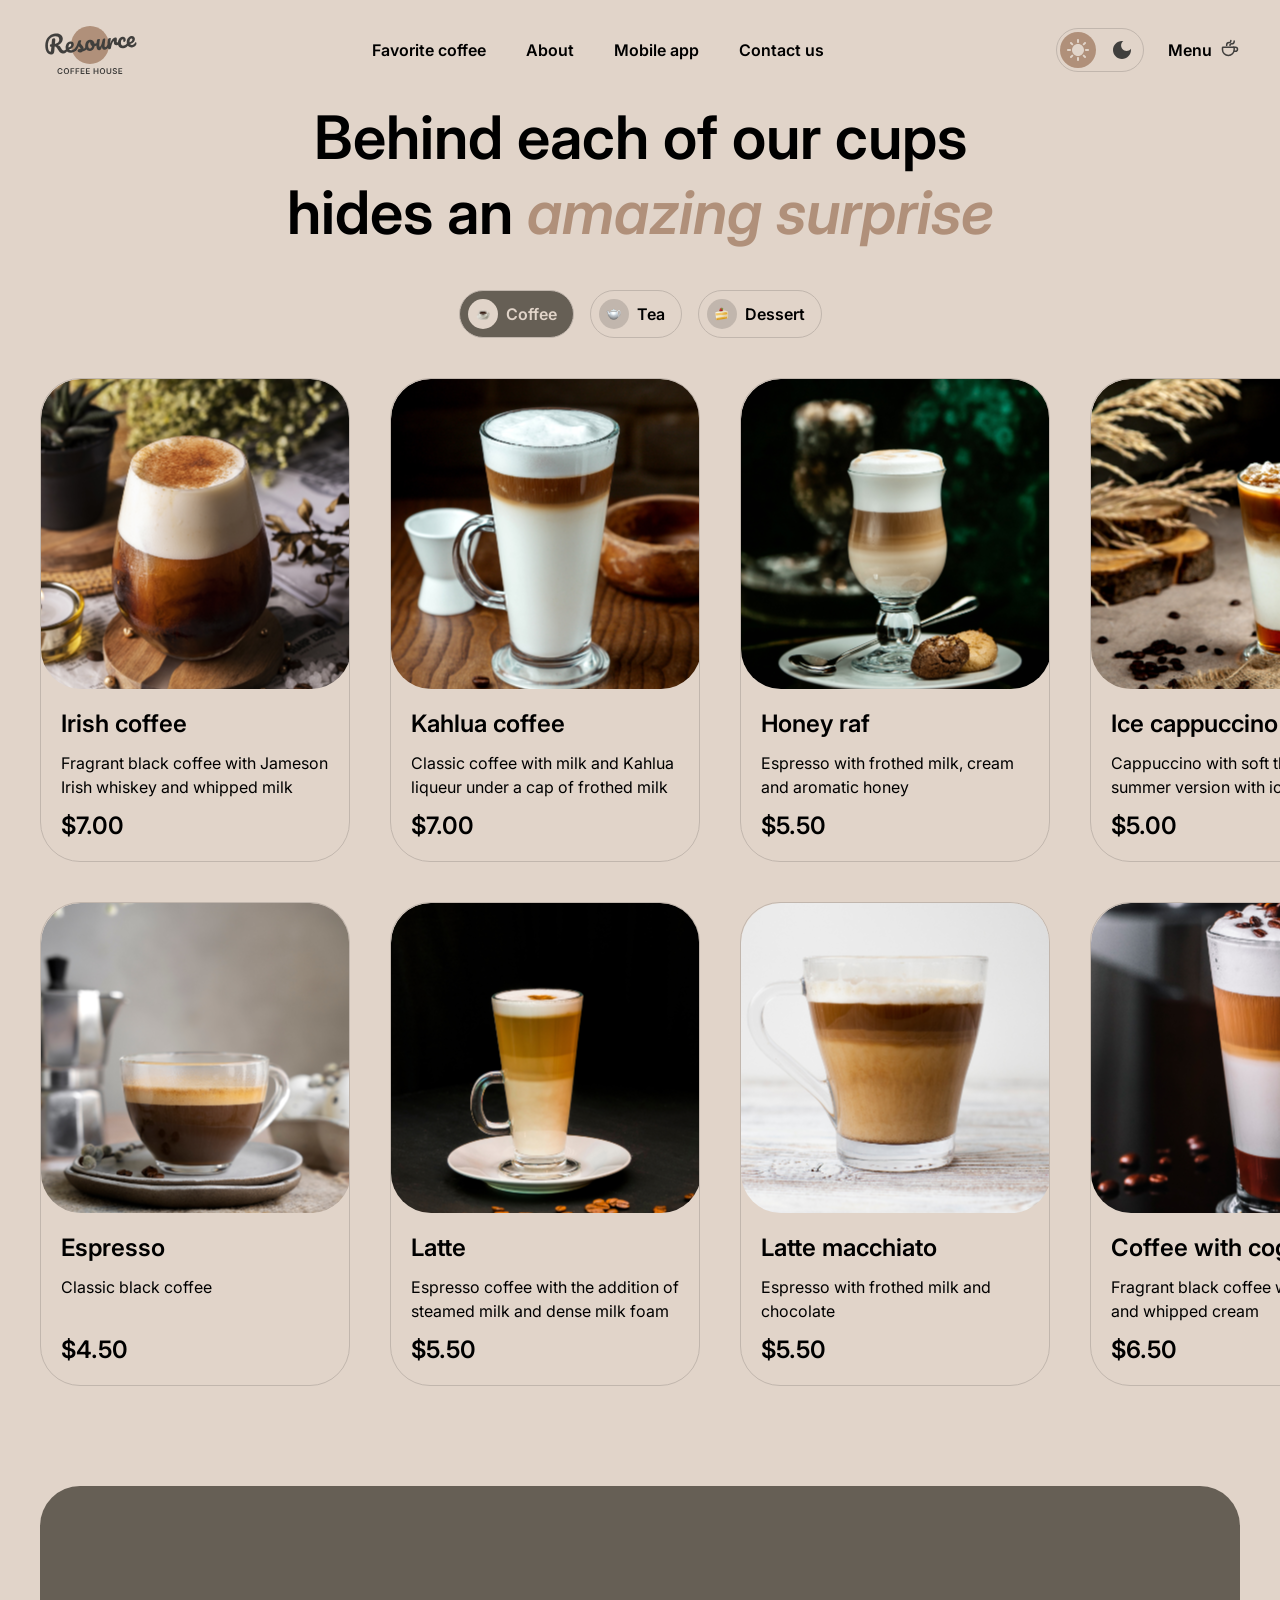
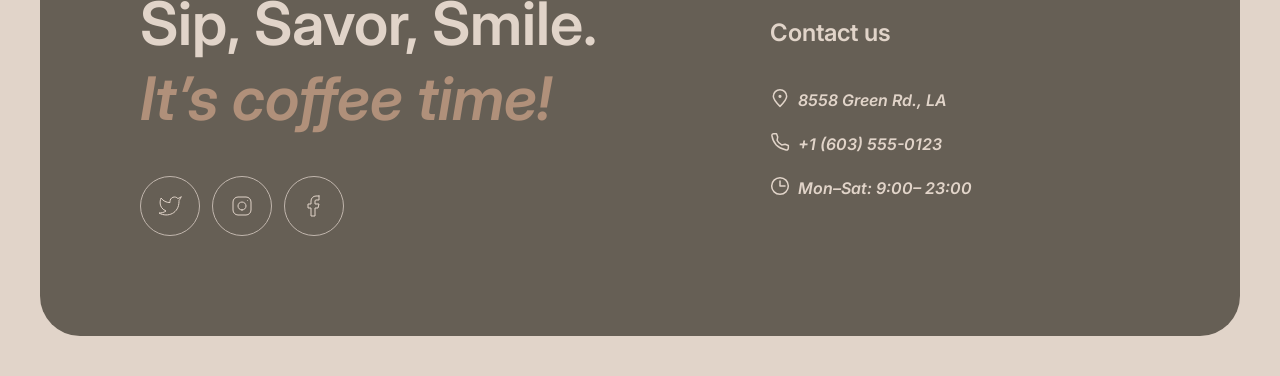
==== commit 224ac6e7: "fix: change path in file" ====
--- a/pages/menu.html
+++ b/pages/menu.html
@@ -7,12 +7,12 @@
   <link rel="preconnect" href="https://fonts.googleapis.com">
   <link rel="preconnect" href="https://fonts.gstatic.com" crossorigin>
   <link href="https://fonts.googleapis.com/css2?family=Inter:ital,opsz,wght@0,14..32,100..900;1,14..32,100..900&display=swap" rel="stylesheet">
-  <link rel="stylesheet" href="/styles/menu-styles/style.css">
+  <link rel="stylesheet" href="./../styles/menu-styles/style.css">
 </head>
 <body>
     <header>
     <div class="wrapper">
-      <a class="logo" href="/index.html">
+      <a class="logo" href="./../index.html">
         <svg width="100" height="60" viewBox="0 0 100 60" fill="none" xmlns="http://www.w3.org/2000/svg">
           <path d="M69 25C69 35.4934 60.4934 44 50 44C39.5066 44 31 35.4934 31 25C31 14.5066 39.5066 6 50 6C60.4934 6 69 14.5066 69 25Z" fill="#B0907A"/>
           <path d="M95.6784 22.2913C95.8856 22.2732 96.0534 22.3548 96.1817 22.5364C96.326 22.7165 96.4127 22.9739 96.442 23.3086C96.4922 23.8824 96.4 24.3884 96.1652 24.8265C95.7789 25.5509 95.2359 26.1365 94.5362 26.5832C93.8524 27.0285 93.0084 27.295 92.0042 27.3829C90.4741 27.5168 89.2469 27.1664 88.3226 26.3318C87.3969 25.4812 86.8658 24.2749 86.7291 22.7129C86.6329 21.6131 86.7748 20.5727 87.1547 19.5919C87.5333 18.5951 88.1046 17.7822 88.8687 17.1532C89.6487 16.5229 90.5568 16.1623 91.5928 16.0717C92.5173 15.9908 93.2829 16.2049 93.8895 16.714C94.4948 17.2071 94.8386 17.9239 94.9209 18.8643C95.0171 19.9641 94.7016 20.9473 93.9743 21.814C93.2617 22.6633 91.9772 23.4021 90.1208 24.0303C90.5675 24.73 91.2451 25.0401 92.1537 24.9606C92.8072 24.9035 93.3279 24.7053 93.7158 24.3662C94.1197 24.0257 94.5692 23.4725 95.0643 22.7064C95.2346 22.4506 95.4393 22.3122 95.6784 22.2913ZM91.3914 18.4503C90.8016 18.5019 90.3295 18.8885 89.9751 19.6102C89.6365 20.3304 89.5098 21.1767 89.5949 22.149L89.5991 22.1968C90.5199 21.8914 91.2318 21.4918 91.7347 20.9981C92.2376 20.5044 92.4632 19.9626 92.4117 19.3729C92.3852 19.0701 92.2766 18.8386 92.0859 18.6786C91.9098 18.5013 91.6783 18.4252 91.3914 18.4503Z" fill="#403F3D"/>
@@ -38,10 +38,10 @@
       </a>
       <nav>
         <ul>
-          <li><a href="/index.html#favorite-coffee">Favorite coffee</a></li>
-          <li><a href="/index.html#about">About</a></li>
-          <li><a href="/index.html#app">Mobile app</a></li>
-          <li><a href="/index.html#contacts">Contact us</a></li>
+          <li><a href="./../index.html#favorite-coffee">Favorite coffee</a></li>
+          <li><a href="./../index.html#about">About</a></li>
+          <li><a href="./../index.html#app">Mobile app</a></li>
+          <li><a href="./../index.html#contacts">Contact us</a></li>
         </ul>
       </nav>
       <div class="header__right-item">
@@ -57,7 +57,7 @@
             </svg>
           </div>
         </div>
-        <a class="right-item__menu" href="">
+        <a class="right-item__menu" href="#">
           <span>Menu</span>
           <svg class="intro-info__button-cup" width="20" height="20" viewBox="0 0 20 20" fill="none" xmlns="http://www.w3.org/2000/svg">
             <path d="M14.166 9.76667V11.6667C14.166 14.8883 11.5543 17.5 8.33268 17.5C5.11102 17.5 2.49935 14.8883 2.49935 11.6667V9.76667C2.49935 9.4353 2.76798 9.16667 3.09935 9.16667H13.566C13.8974 9.16667 14.166 9.4353 14.166 9.76667Z" stroke="#403F3D" stroke-width="1.5" stroke-linecap="round" stroke-linejoin="round"/>
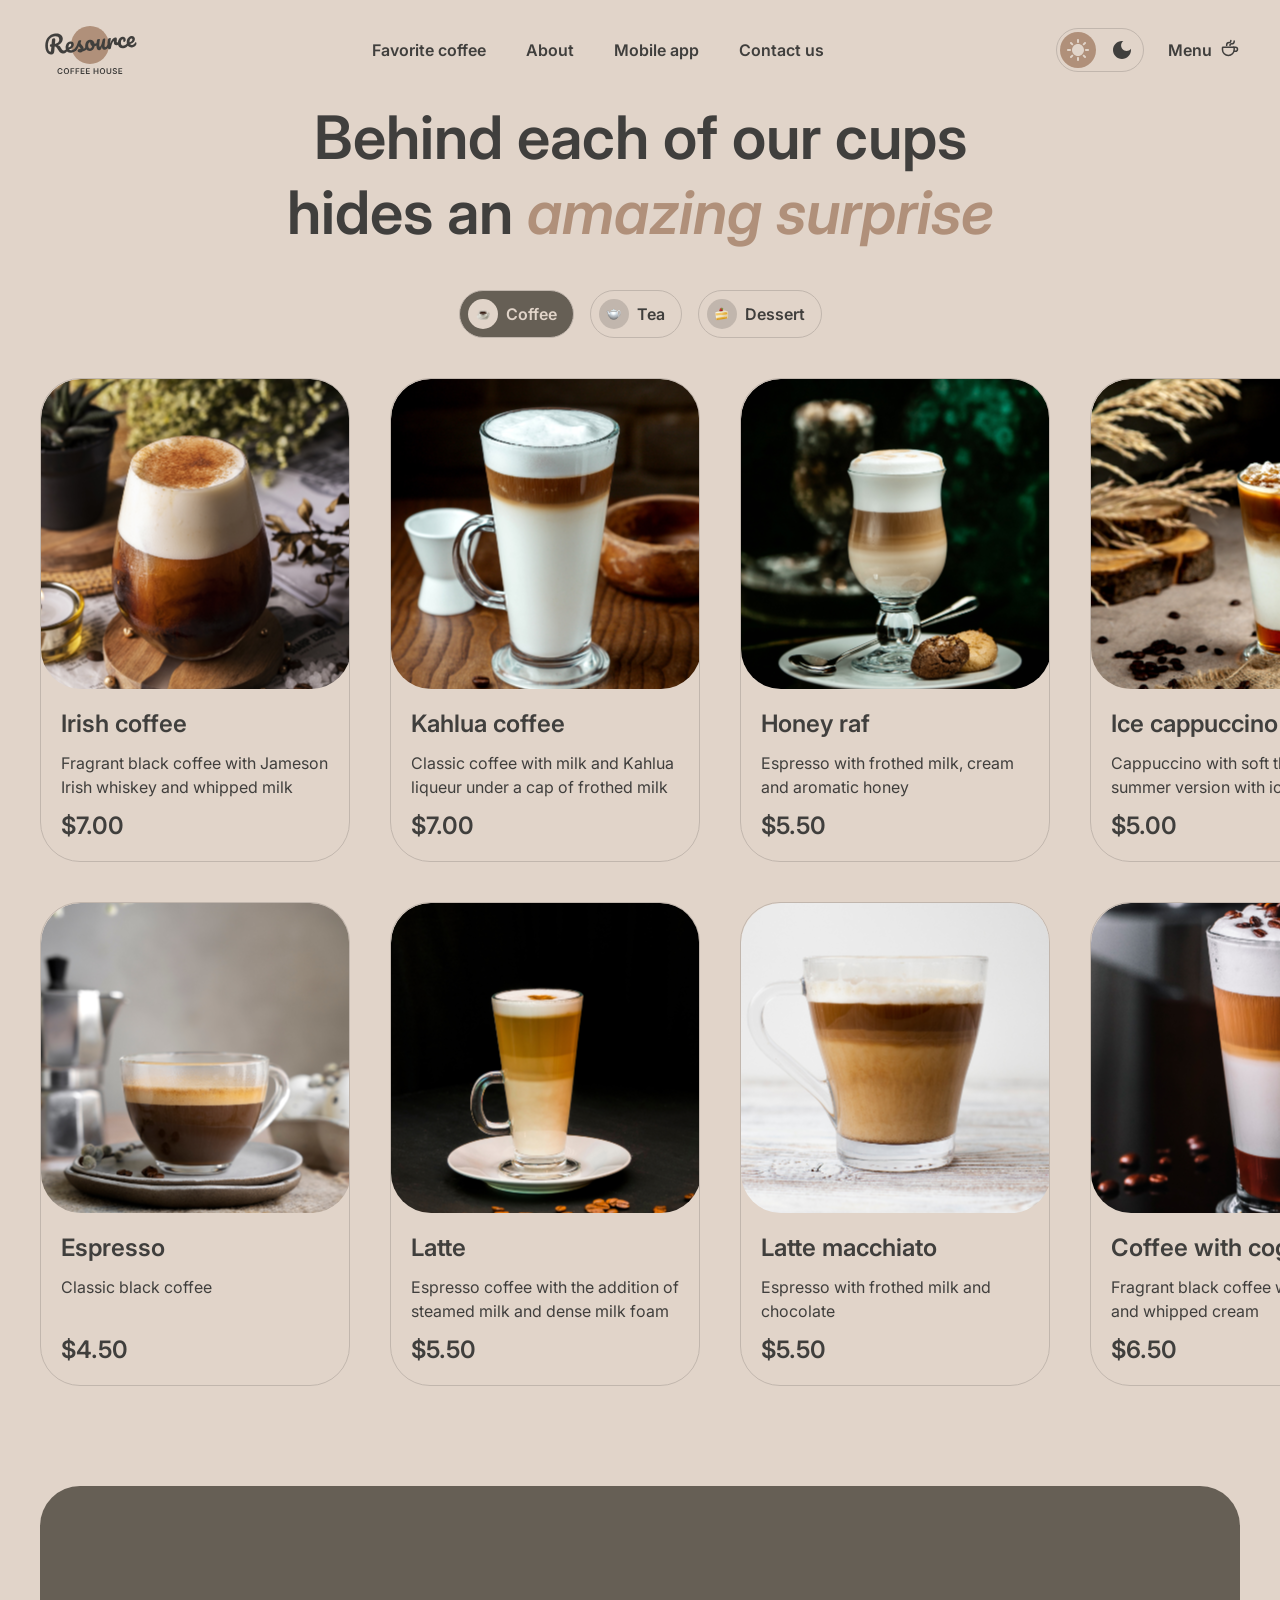
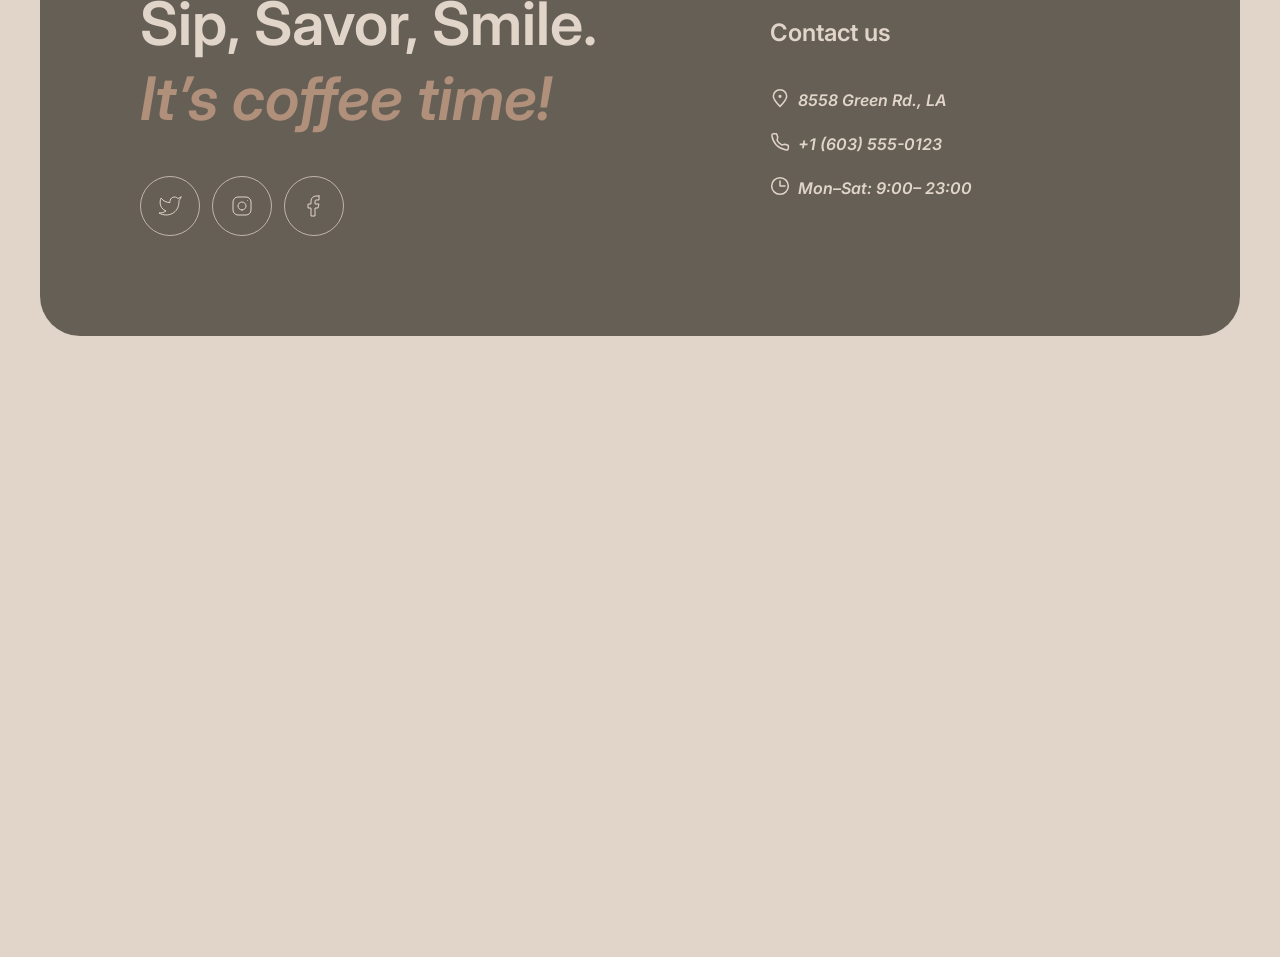
==== commit 916255ec: "fet: add functional for elements" ====
--- a/pages/menu.html
+++ b/pages/menu.html
@@ -4,40 +4,41 @@
   <meta charset="UTF-8">
   <meta name="viewport" content="width=device-width, initial-scale=1.0">
   <title>Menu</title>
+  <link rel="icon" id="favicon" type="image/svg" sizes="32x32" href="./../images/favicon-images/favicon-light.svg">
   <link rel="preconnect" href="https://fonts.googleapis.com">
   <link rel="preconnect" href="https://fonts.gstatic.com" crossorigin>
   <link href="https://fonts.googleapis.com/css2?family=Inter:ital,opsz,wght@0,14..32,100..900;1,14..32,100..900&display=swap" rel="stylesheet">
   <link rel="stylesheet" href="./../styles/menu-styles/style.css">
 </head>
 <body>
-    <header>
+  <header>
     <div class="wrapper">
       <a class="logo" href="./../index.html">
         <svg width="100" height="60" viewBox="0 0 100 60" fill="none" xmlns="http://www.w3.org/2000/svg">
           <path d="M69 25C69 35.4934 60.4934 44 50 44C39.5066 44 31 35.4934 31 25C31 14.5066 39.5066 6 50 6C60.4934 6 69 14.5066 69 25Z" fill="#B0907A"/>
-          <path d="M95.6784 22.2913C95.8856 22.2732 96.0534 22.3548 96.1817 22.5364C96.326 22.7165 96.4127 22.9739 96.442 23.3086C96.4922 23.8824 96.4 24.3884 96.1652 24.8265C95.7789 25.5509 95.2359 26.1365 94.5362 26.5832C93.8524 27.0285 93.0084 27.295 92.0042 27.3829C90.4741 27.5168 89.2469 27.1664 88.3226 26.3318C87.3969 25.4812 86.8658 24.2749 86.7291 22.7129C86.6329 21.6131 86.7748 20.5727 87.1547 19.5919C87.5333 18.5951 88.1046 17.7822 88.8687 17.1532C89.6487 16.5229 90.5568 16.1623 91.5928 16.0717C92.5173 15.9908 93.2829 16.2049 93.8895 16.714C94.4948 17.2071 94.8386 17.9239 94.9209 18.8643C95.0171 19.9641 94.7016 20.9473 93.9743 21.814C93.2617 22.6633 91.9772 23.4021 90.1208 24.0303C90.5675 24.73 91.2451 25.0401 92.1537 24.9606C92.8072 24.9035 93.3279 24.7053 93.7158 24.3662C94.1197 24.0257 94.5692 23.4725 95.0643 22.7064C95.2346 22.4506 95.4393 22.3122 95.6784 22.2913ZM91.3914 18.4503C90.8016 18.5019 90.3295 18.8885 89.9751 19.6102C89.6365 20.3304 89.5098 21.1767 89.5949 22.149L89.5991 22.1968C90.5199 21.8914 91.2318 21.4918 91.7347 20.9981C92.2376 20.5044 92.4632 19.9626 92.4117 19.3729C92.3852 19.0701 92.2766 18.8386 92.0859 18.6786C91.9098 18.5013 91.6783 18.4252 91.3914 18.4503Z" fill="#403F3D"/>
-          <path d="M83.2976 28.1446C81.7356 28.2813 80.4779 27.9497 79.5245 27.1497C78.5857 26.3324 78.0529 25.1985 77.926 23.7481C77.813 22.457 77.969 21.303 78.394 20.2861C78.819 19.2692 79.4149 18.4622 80.1818 17.8651C80.9487 17.268 81.7784 16.9304 82.671 16.8523C83.5477 16.7756 84.2481 16.9793 84.7723 17.4635C85.311 17.9303 85.6159 18.5702 85.6871 19.383C85.7456 20.0525 85.6437 20.6316 85.3813 21.1203C85.1348 21.6076 84.7725 21.8722 84.2944 21.9141C83.9915 21.9406 83.7382 21.8904 83.5344 21.7637C83.3465 21.6356 83.2414 21.444 83.2191 21.189C83.2093 21.0774 83.2141 20.9485 83.2334 20.8023C83.2527 20.6561 83.2676 20.5504 83.278 20.4852C83.3367 20.2392 83.357 20.0125 83.3389 19.8053C83.3208 19.5981 83.2511 19.4436 83.1297 19.3418C83.0243 19.2386 82.876 19.1953 82.6847 19.2121C82.3181 19.2441 81.9901 19.4415 81.7006 19.8041C81.4097 20.1508 81.193 20.6114 81.0506 21.186C80.9081 21.7606 80.8661 22.3826 80.9247 23.0521C81.0865 24.901 81.9723 25.7551 83.5821 25.6142C84.2356 25.557 84.9181 25.2805 85.6296 24.7846C86.3556 24.2714 87.0469 23.5444 87.7034 22.6036C87.8752 22.3637 88.0806 22.2333 88.3197 22.2124C88.5269 22.1942 88.6946 22.2759 88.8229 22.4574C88.9672 22.6375 89.054 22.895 89.0832 23.2297C89.1362 23.8354 89.028 24.3427 88.7587 24.7518C88.0904 25.7418 87.2526 26.5378 86.2452 27.1399C85.2524 27.7247 84.2699 28.0596 83.2976 28.1446Z" fill="#403F3D"/>
-          <path d="M69.549 29.3476C68.9433 29.4006 68.485 29.1195 68.1742 28.5042C67.8794 27.8876 67.6706 26.8779 67.5479 25.4753C67.3666 23.4032 67.4892 21.4089 67.9158 19.4924C68.0188 19.0177 68.2207 18.6627 68.5213 18.4276C68.8365 18.1752 69.289 18.0232 69.8787 17.9716C70.1975 17.9437 70.4242 17.964 70.5586 18.0326C70.6931 18.1011 70.7701 18.2469 70.7897 18.4701C70.812 18.7251 70.7426 19.3094 70.5816 20.2229C70.478 20.8744 70.3993 21.4434 70.3455 21.93C70.2917 22.4165 70.2636 23.0132 70.2612 23.7201C70.6673 22.3033 71.1594 21.136 71.7376 20.2181C72.3158 19.3002 72.8997 18.6308 73.4892 18.2098C74.0947 17.7874 74.6605 17.5532 75.1865 17.5072C76.2225 17.4166 76.7858 17.8893 76.8765 18.9253C76.8946 19.1325 76.8668 19.6409 76.7931 20.4504C76.7214 21.0991 76.6925 21.5032 76.7064 21.6626C76.7552 22.2204 76.9789 22.4819 77.3773 22.4471C77.8236 22.408 78.3668 22.0072 79.0067 21.2445C79.1958 21.0191 79.4019 20.8967 79.6251 20.8772C79.8323 20.8591 80 20.9408 80.1283 21.1223C80.2712 21.2864 80.3559 21.5199 80.3824 21.8228C80.434 22.4125 80.315 22.8887 80.0255 23.2513C79.6197 23.7526 79.1285 24.1971 78.5521 24.5848C77.9903 24.9552 77.3746 25.1697 76.7052 25.2282C75.8604 25.3021 75.196 25.1434 74.7121 24.7521C74.2441 24.3594 73.978 23.7965 73.9139 23.0633C73.8929 22.8242 73.8959 22.583 73.9228 22.3397C73.9268 22.0182 73.9239 21.8016 73.9142 21.69C73.8919 21.435 73.793 21.3151 73.6177 21.3305C73.3786 21.3514 73.0836 21.6503 72.7325 22.2271C72.396 22.7865 72.0748 23.5213 71.7689 24.4314C71.4631 25.3415 71.2332 26.2932 71.0791 27.2864C70.9694 28.0509 70.8068 28.5791 70.5914 28.8709C70.3906 29.1455 70.0431 29.3044 69.549 29.3476Z" fill="#403F3D"/>
-          <path d="M59.2462 30.2488C58.5289 30.3116 57.9106 30.0364 57.3912 29.4233C56.8863 28.7929 56.5906 27.9836 56.5042 26.9954C56.3996 25.8 56.3838 24.7012 56.4567 23.699C56.5282 22.6809 56.6985 21.5979 56.9675 20.4501C57.085 19.958 57.2782 19.5958 57.547 19.3635C57.8157 19.1312 58.2609 18.9878 58.8826 18.9334C59.2332 18.9028 59.4772 18.9376 59.6145 19.038C59.7677 19.1371 59.8541 19.2981 59.8736 19.5213C59.8847 19.6488 59.8347 20.0868 59.7235 20.8354C59.6157 21.4391 59.5349 21.9842 59.4811 22.4707C59.3088 24.1722 59.247 25.3019 59.2958 25.8598C59.3251 26.1945 59.3859 26.4301 59.4781 26.5666C59.569 26.6871 59.7021 26.7397 59.8774 26.7244C60.1165 26.7035 60.3904 26.4386 60.6993 25.9297C61.024 25.4195 61.3431 24.6608 61.6565 23.6536C61.9859 22.6451 62.2798 21.4148 62.5382 19.9627C62.6239 19.4734 62.7852 19.114 63.0221 18.8845C63.2749 18.6535 63.6643 18.5151 64.1903 18.4691C64.5569 18.437 64.8161 18.4625 64.9679 18.5456C65.1184 18.6127 65.204 18.7658 65.2249 19.0049C65.2598 19.4034 65.1561 20.5127 64.9138 22.3327C64.646 24.412 64.533 25.6907 64.5748 26.1688C64.6013 26.4717 64.686 26.7052 64.8289 26.8694C64.9703 27.0176 65.1447 27.0827 65.3519 27.0645C65.6706 27.0366 66.0285 26.8126 66.4254 26.3924C66.8368 25.9549 67.3708 25.2657 68.0273 24.3249C68.199 24.0851 68.4044 23.9547 68.6435 23.9337C68.8507 23.9156 69.0185 23.9973 69.1468 24.1788C69.291 24.3589 69.3778 24.6163 69.4071 24.9511C69.4629 25.5886 69.3547 26.096 69.0825 26.4731C68.471 27.3779 67.7905 28.1361 67.041 28.7477C66.3074 29.358 65.4385 29.707 64.4343 29.7949C63.6693 29.8618 63.0776 29.6165 62.6594 29.0588C62.2572 28.4997 62.0093 27.6862 61.9159 26.6183C61.7398 27.7259 61.4065 28.5982 60.9162 29.2354C60.4245 29.8566 59.8678 30.1944 59.2462 30.2488Z" fill="#403F3D"/>
-          <path d="M57.5606 22.8796C57.7678 22.8614 57.9362 22.9511 58.0659 23.1485C58.1956 23.346 58.2744 23.6041 58.3023 23.9229C58.3692 24.688 58.1779 25.1625 57.7282 25.3463C56.8011 25.7647 55.7659 26.048 54.6225 26.1963C54.4367 27.5616 53.9332 28.6898 53.1117 29.5808C52.2888 30.4559 51.3115 30.9429 50.1799 31.0419C49.2235 31.1256 48.3824 30.9663 47.6566 30.564C46.9467 30.1603 46.383 29.5913 45.9654 28.8569C45.5478 28.1225 45.3 27.309 45.2219 26.4164C45.1159 25.205 45.2529 24.1089 45.6328 23.1281C46.0114 22.1313 46.5841 21.3343 47.351 20.7372C48.1165 20.1242 48.9933 19.7744 49.9816 19.688C51.1929 19.582 52.2022 19.9193 53.0093 20.6999C53.8309 21.4632 54.3592 22.453 54.5941 23.6691C55.339 23.5558 56.2177 23.3183 57.23 22.9567C57.3547 22.9136 57.4649 22.8879 57.5606 22.8796ZM50.1494 28.4908C50.6595 28.4462 51.0797 28.2007 51.41 27.7542C51.7563 27.3063 51.959 26.6863 52.0182 25.8941C51.4948 25.6026 51.0739 25.1977 50.7555 24.6795C50.4531 24.1599 50.2754 23.5972 50.2224 22.9916C50.2001 22.7365 50.2017 22.4794 50.2272 22.2202L50.1076 22.2307C49.4701 22.2864 48.9633 22.644 48.5873 23.3032C48.2259 23.9452 48.094 24.824 48.1916 25.9398C48.2683 26.8164 48.4942 27.4712 48.8694 27.9042C49.2605 28.3357 49.6872 28.5313 50.1494 28.4908Z" fill="#403F3D"/>
-          <path d="M40.3103 32.4354C39.4815 32.508 38.8272 32.3725 38.3474 32.029C37.8836 31.6841 37.6307 31.2726 37.5889 30.7944C37.5527 30.38 37.6727 30.0081 37.9491 29.6787C38.2254 29.3494 38.6584 29.1589 39.2482 29.1073C39.4554 29.0892 39.6966 29.0922 39.9717 29.1163C40.2614 29.1231 40.4787 29.1282 40.6235 29.1316C40.5713 28.7185 40.4415 28.3364 40.2341 27.9851C40.0427 27.6325 39.8048 27.3 39.5205 26.9876C39.2348 26.6592 38.9692 26.3773 38.7237 26.1418C38.3119 27.1254 37.8861 27.9497 37.4464 28.6145C37.0226 29.278 36.5482 29.9137 36.0232 30.5218C35.7614 30.8338 35.4711 31.0038 35.1523 31.0316C34.8973 31.054 34.6824 30.9844 34.5077 30.823C34.3316 30.6457 34.2316 30.4216 34.2079 30.1506C34.1801 29.8318 34.2658 29.5272 34.4653 29.2367L34.7426 28.827C35.5244 27.6664 36.1078 26.7159 36.4928 25.9756C36.7233 25.4896 36.9884 24.8481 37.288 24.0509C37.5863 23.2379 37.8745 22.4016 38.1527 21.542C38.3942 20.8142 38.9931 20.4085 39.9494 20.3248C40.3957 20.2858 40.71 20.2984 40.8923 20.3628C41.0746 20.4271 41.1734 20.547 41.1888 20.7223C41.1971 20.8179 41.1785 20.9722 41.1329 21.1849C41.0873 21.3977 41.0177 21.6126 40.9243 21.8296C40.6876 22.4285 40.5867 22.9272 40.6215 23.3257C40.6424 23.5647 40.7451 23.8208 40.9296 24.0937C41.1301 24.3653 41.4244 24.7009 41.8127 25.1006C42.3814 25.7254 42.8141 26.2657 43.111 26.7216C43.4224 27.1601 43.6025 27.6583 43.6513 28.2162C43.6652 28.3756 43.6688 28.6001 43.662 28.8898C44.4166 28.5187 45.2626 27.6335 46.2003 26.2345C46.372 25.9946 46.5774 25.8642 46.8165 25.8433C47.0237 25.8252 47.1915 25.9069 47.3198 26.0884C47.464 26.2685 47.5508 26.5259 47.5801 26.8606C47.6331 27.4663 47.5249 27.9737 47.2555 28.3827C46.545 29.4407 45.8392 30.185 45.1381 30.6158C44.4515 31.0292 43.5756 31.2985 42.5105 31.4238C41.9204 32.0215 41.187 32.3587 40.3103 32.4354Z" fill="#403F3D"/>
-          <path d="M36.6161 26.7357C36.8233 26.7175 36.9911 26.7992 37.1194 26.9807C37.2636 27.1608 37.3504 27.4183 37.3797 27.753C37.4355 28.3905 37.3273 28.8979 37.0551 29.2751C36.5281 30.0439 35.7492 30.7786 34.7183 31.4791C33.7034 32.1782 32.5823 32.5815 31.355 32.6888C29.6814 32.8353 28.3426 32.4947 27.3386 31.667C26.3347 30.8394 25.7637 29.6365 25.6256 28.0586C25.5294 26.9588 25.6713 25.9185 26.0512 24.9376C26.4298 23.9408 27.0011 23.1279 27.7652 22.4989C28.5452 21.8686 29.4533 21.508 30.4893 21.4174C31.4138 21.3365 32.1793 21.5506 32.786 22.0597C33.3913 22.5528 33.7351 23.2696 33.8173 24.21C33.9136 25.3098 33.5981 26.293 32.8708 27.1597C32.1581 28.009 30.8816 28.7471 29.0412 29.3739C29.5039 30.0722 30.293 30.3726 31.4088 30.275C32.126 30.2122 32.9173 29.894 33.7826 29.3204C34.6625 28.7295 35.4016 27.9983 35.9999 27.1269C36.1716 26.887 36.377 26.7566 36.6161 26.7357ZM30.2878 23.796C29.6981 23.8476 29.226 24.2342 28.8715 24.9559C28.533 25.6761 28.4063 26.5224 28.4914 27.4947L28.4955 27.5425C29.4164 27.2371 30.1283 26.8375 30.6312 26.3438C31.1341 25.8501 31.3597 25.3083 31.3081 24.7186C31.2816 24.4158 31.1731 24.1843 30.9824 24.0243C30.8063 23.847 30.5747 23.7709 30.2878 23.796Z" fill="#403F3D"/>
-          <path d="M27.6906 27.5167C27.8978 27.4986 28.0656 27.5803 28.1939 27.7618C28.3382 27.9419 28.4249 28.1993 28.4542 28.5341C28.5086 29.1557 28.4004 29.6631 28.1296 30.0561C27.4454 31.0476 26.7351 31.8324 25.9987 32.4108C25.261 32.9733 24.3581 33.3012 23.2902 33.3946C22.2541 33.4853 21.3451 33.2837 20.5631 32.79C19.797 32.2949 19.028 31.3985 18.256 30.1009C17.6351 29.063 17.151 28.3023 16.8035 27.8188C16.4547 27.3193 16.119 26.9712 15.7967 26.7745C15.4903 26.5765 15.1198 26.4724 14.6852 26.4622C14.6508 26.8025 14.5595 27.8705 14.4114 29.6663C14.3537 30.4744 14.3165 30.9675 14.3 31.1456C14.2256 32.1319 13.9724 32.9089 13.5402 33.4767C13.1067 34.0286 12.4038 34.3471 11.4315 34.4321C10.3636 34.5256 9.38799 34.2977 8.50477 33.7486C7.63609 33.1822 6.9298 32.3606 6.38589 31.2839C5.84059 30.1913 5.50518 28.9277 5.37968 27.4932C5.1454 24.8154 5.40544 22.4638 6.15978 20.4383C6.93006 18.4115 8.10738 16.8148 9.69174 15.6483C11.2906 14.4644 13.1899 13.7763 15.3895 13.5838C16.9196 13.45 18.223 13.5688 19.2994 13.9404C20.3759 14.312 21.1968 14.8826 21.762 15.6523C22.3432 16.4206 22.6784 17.3148 22.7676 18.3349C22.8457 19.2275 22.7073 20.1229 22.3522 21.0213C22.0117 21.9023 21.4476 22.7066 20.66 23.434C19.8724 24.1614 18.8869 24.7375 17.7034 25.1622C18.4866 25.3025 19.1057 25.5856 19.5605 26.0116C20.0154 26.4376 20.4891 27.0787 20.9816 27.9351C21.5115 28.8524 22.0112 29.5153 22.4806 29.924C22.966 30.3312 23.4955 30.5098 24.0693 30.4596C24.5794 30.4149 25.0509 30.205 25.4838 29.8299C25.9154 29.4388 26.4456 28.7981 27.0744 27.9079C27.2461 27.6681 27.4515 27.5377 27.6906 27.5167ZM11.3837 26.727C10.8418 26.7744 10.4561 26.6797 10.2266 26.4428C10.013 26.2045 9.89225 25.9259 9.86436 25.6071C9.8309 25.2246 9.92394 24.9113 10.1435 24.6672C10.379 24.4218 10.6562 24.2851 10.9749 24.2572L11.5727 24.2049C11.691 22.6206 11.8123 21.2528 11.9364 20.1016C12.053 19.0474 12.6771 18.4708 13.8088 18.3718C14.7173 18.2923 15.2071 18.659 15.2782 19.4719C15.2936 19.6473 15.2975 19.7835 15.2899 19.8805L14.9199 23.9121C15.7764 23.789 16.5393 23.5134 17.2085 23.0855C17.8937 22.6561 18.4149 22.0966 18.7722 21.4068C19.1454 20.7156 19.2957 19.9556 19.2232 19.1268C19.1353 18.1226 18.7236 17.3636 17.988 16.8498C17.2524 16.3359 16.2232 16.1369 14.9002 16.2526C13.3382 16.3893 12.0016 16.8997 10.8904 17.7839C9.79381 18.6508 8.98568 19.8779 8.46605 21.4653C7.94503 23.0366 7.78003 24.9142 7.97108 27.0978C8.06033 28.1179 8.24063 28.9855 8.51198 29.7006C8.78334 30.4157 9.08648 30.9432 9.42139 31.2834C9.75631 31.6235 10.0592 31.7817 10.3302 31.7579C10.5374 31.7398 10.6957 31.6216 10.8051 31.4032C10.9304 31.1834 11.0127 30.839 11.052 30.3698L11.3837 26.727Z" fill="#403F3D"/>
-          <path d="M78.4023 54.0001V48.1819H82.1864V49.0654H79.4563V50.645H81.9904V51.5285H79.4563V53.1165H82.2092V54.0001H78.4023Z" fill="#403F3D"/>
-          <path d="M75.9698 49.7813C75.9433 49.5332 75.8316 49.34 75.6346 49.2017C75.4395 49.0635 75.1857 48.9943 74.8732 48.9943C74.6535 48.9943 74.4651 49.0275 74.3079 49.0938C74.1507 49.1601 74.0304 49.25 73.9471 49.3637C73.8638 49.4773 73.8211 49.607 73.8192 49.7529C73.8192 49.8741 73.8467 49.9792 73.9016 50.0682C73.9585 50.1572 74.0352 50.233 74.1317 50.2955C74.2283 50.3561 74.3353 50.4072 74.4528 50.4489C74.5702 50.4906 74.6886 50.5256 74.8079 50.554L75.3533 50.6904C75.573 50.7415 75.7842 50.8106 75.9869 50.8977C76.1914 50.9849 76.3742 51.0947 76.5352 51.2273C76.698 51.3599 76.8268 51.5199 76.9215 51.7074C77.0162 51.8949 77.0636 52.1146 77.0636 52.3665C77.0636 52.7074 76.9764 53.0076 76.8022 53.2671C76.628 53.5246 76.3761 53.7263 76.0465 53.8722C75.7189 54.0161 75.3221 54.0881 74.8562 54.0881C74.4035 54.0881 74.0105 54.018 73.6772 53.8779C73.3458 53.7377 73.0863 53.5332 72.8988 53.2642C72.7132 52.9953 72.6128 52.6676 72.5977 52.2813H73.6346C73.6497 52.4839 73.7122 52.6525 73.8221 52.787C73.9319 52.9214 74.0749 53.0218 74.2511 53.0881C74.4291 53.1544 74.628 53.1875 74.8477 53.1875C75.0768 53.1875 75.2776 53.1534 75.4499 53.0852C75.6242 53.0152 75.7605 52.9186 75.859 52.7955C75.9575 52.6705 76.0077 52.5246 76.0096 52.358C76.0077 52.2065 75.9632 52.0815 75.8761 51.983C75.7889 51.8826 75.6668 51.7993 75.5096 51.733C75.3543 51.6648 75.1725 51.6042 74.9641 51.5512L74.3022 51.3807C73.823 51.2576 73.4442 51.071 73.1658 50.821C72.8893 50.5692 72.7511 50.2349 72.7511 49.8182C72.7511 49.4754 72.8439 49.1752 73.0295 48.9176C73.217 48.6601 73.4717 48.4602 73.7937 48.3182C74.1156 48.1743 74.4802 48.1023 74.8874 48.1023C75.3003 48.1023 75.6621 48.1743 75.9727 48.3182C76.2852 48.4602 76.5304 48.6582 76.7085 48.912C76.8865 49.1638 76.9783 49.4536 76.984 49.7813H75.9698Z" fill="#403F3D"/>
-          <path d="M70.2086 48.1819H71.2626V51.983C71.2626 52.3997 71.1641 52.7662 70.9672 53.0825C70.7721 53.3987 70.4975 53.6459 70.1433 53.8239C69.7891 54.0001 69.3753 54.0881 68.9018 54.0881C68.4264 54.0881 68.0117 54.0001 67.6575 53.8239C67.3033 53.6459 67.0287 53.3987 66.8336 53.0825C66.6386 52.7662 66.541 52.3997 66.541 51.983V48.1819H67.595V51.895C67.595 52.1374 67.648 52.3533 67.7541 52.5427C67.862 52.7321 68.0136 52.8807 68.2086 52.9887C68.4037 53.0948 68.6348 53.1478 68.9018 53.1478C69.1689 53.1478 69.3999 53.0948 69.595 52.9887C69.792 52.8807 69.9435 52.7321 70.0495 52.5427C70.1556 52.3533 70.2086 52.1374 70.2086 51.895V48.1819Z" fill="#403F3D"/>
-          <path d="M65.1435 51.0909C65.1435 51.7178 65.026 52.2548 64.7912 52.7017C64.5582 53.1468 64.2401 53.4877 63.8366 53.7245C63.4351 53.9612 62.9796 54.0796 62.4702 54.0796C61.9607 54.0796 61.5043 53.9612 61.1009 53.7245C60.6993 53.4858 60.3812 53.144 60.1463 52.6989C59.9134 52.2519 59.7969 51.7159 59.7969 51.0909C59.7969 50.464 59.9134 49.9281 60.1463 49.483C60.3812 49.036 60.6993 48.6942 61.1009 48.4574C61.5043 48.2207 61.9607 48.1023 62.4702 48.1023C62.9796 48.1023 63.4351 48.2207 63.8366 48.4574C64.2401 48.6942 64.5582 49.036 64.7912 49.483C65.026 49.9281 65.1435 50.464 65.1435 51.0909ZM64.0838 51.0909C64.0838 50.6496 64.0147 50.2775 63.8764 49.9745C63.7401 49.6695 63.5507 49.4394 63.3082 49.2841C63.0658 49.1269 62.7865 49.0483 62.4702 49.0483C62.1539 49.0483 61.8745 49.1269 61.6321 49.2841C61.3897 49.4394 61.1993 49.6695 61.0611 49.9745C60.9247 50.2775 60.8565 50.6496 60.8565 51.0909C60.8565 51.5322 60.9247 51.9053 61.0611 52.2102C61.1993 52.5133 61.3897 52.7434 61.6321 52.9006C61.8745 53.0559 62.1539 53.1335 62.4702 53.1335C62.7865 53.1335 63.0658 53.0559 63.3082 52.9006C63.5507 52.7434 63.7401 52.5133 63.8764 52.2102C64.0147 51.9053 64.0838 51.5322 64.0838 51.0909Z" fill="#403F3D"/>
-          <path d="M53.5918 54.0001V48.1819H54.6458V50.645H57.3418V48.1819H58.3986V54.0001H57.3418V51.5285H54.6458V54.0001H53.5918Z" fill="#403F3D"/>
-          <path d="M45.9492 54.0001V48.1819H49.7333V49.0654H47.0032V50.645H49.5373V51.5285H47.0032V53.1165H49.756V54.0001H45.9492Z" fill="#403F3D"/>
-          <path d="M40.6895 54.0001V48.1819H44.4735V49.0654H41.7434V50.645H44.2775V51.5285H41.7434V53.1165H44.4963V54.0001H40.6895Z" fill="#403F3D"/>
-          <path d="M35.6016 54.0001V48.1819H39.3288V49.0654H36.6555V50.645H39.0732V51.5285H36.6555V54.0001H35.6016Z" fill="#403F3D"/>
-          <path d="M30.5137 54.0001V48.1819H34.2409V49.0654H31.5676V50.645H33.9853V51.5285H31.5676V54.0001H30.5137Z" fill="#403F3D"/>
-          <path d="M29.1181 51.0909C29.1181 51.7178 29.0007 52.2548 28.7658 52.7017C28.5328 53.1468 28.2147 53.4877 27.8113 53.7245C27.4097 53.9612 26.9542 54.0796 26.4448 54.0796C25.9353 54.0796 25.4789 53.9612 25.0755 53.7245C24.6739 53.4858 24.3558 53.144 24.1209 52.6989C23.888 52.2519 23.7715 51.7159 23.7715 51.0909C23.7715 50.464 23.888 49.9281 24.1209 49.483C24.3558 49.036 24.6739 48.6942 25.0755 48.4574C25.4789 48.2207 25.9353 48.1023 26.4448 48.1023C26.9542 48.1023 27.4097 48.2207 27.8113 48.4574C28.2147 48.6942 28.5328 49.036 28.7658 49.483C29.0007 49.9281 29.1181 50.464 29.1181 51.0909ZM28.0584 51.0909C28.0584 50.6496 27.9893 50.2775 27.851 49.9745C27.7147 49.6695 27.5253 49.4394 27.2828 49.2841C27.0404 49.1269 26.7611 49.0483 26.4448 49.0483C26.1285 49.0483 25.8491 49.1269 25.6067 49.2841C25.3643 49.4394 25.1739 49.6695 25.0357 49.9745C24.8993 50.2775 24.8311 50.6496 24.8311 51.0909C24.8311 51.5322 24.8993 51.9053 25.0357 52.2102C25.1739 52.5133 25.3643 52.7434 25.6067 52.9006C25.8491 53.0559 26.1285 53.1335 26.4448 53.1335C26.7611 53.1335 27.0404 53.0559 27.2828 52.9006C27.5253 52.7434 27.7147 52.5133 27.851 52.2102C27.9893 51.9053 28.0584 51.5322 28.0584 51.0909Z" fill="#403F3D"/>
-          <path d="M22.5536 50.1449H21.4911C21.4608 49.9707 21.4049 49.8163 21.3235 49.6818C21.2421 49.5455 21.1407 49.4299 21.0195 49.3352C20.8983 49.2406 20.7601 49.1695 20.6048 49.1222C20.4513 49.0729 20.2856 49.0483 20.1076 49.0483C19.7913 49.0483 19.511 49.1279 19.2667 49.287C19.0224 49.4442 18.8311 49.6752 18.6928 49.9801C18.5546 50.2832 18.4854 50.6534 18.4854 51.0909C18.4854 51.536 18.5546 51.911 18.6928 52.2159C18.833 52.519 19.0243 52.7481 19.2667 52.9034C19.511 53.0568 19.7904 53.1335 20.1048 53.1335C20.279 53.1335 20.4419 53.1108 20.5934 53.0654C20.7468 53.018 20.8841 52.9489 21.0053 52.858C21.1284 52.7671 21.2317 52.6553 21.315 52.5227C21.4002 52.3902 21.4589 52.2387 21.4911 52.0682L22.5536 52.0739C22.5138 52.3504 22.4277 52.6099 22.2951 52.8523C22.1644 53.0947 21.993 53.3087 21.7809 53.4943C21.5688 53.6781 21.3207 53.822 21.0366 53.9262C20.7525 54.0284 20.4371 54.0796 20.0906 54.0796C19.5792 54.0796 19.1228 53.9612 18.7212 53.7245C18.3197 53.4877 18.0034 53.1459 17.7724 52.6989C17.5413 52.2519 17.4258 51.7159 17.4258 51.0909C17.4258 50.464 17.5423 49.9281 17.7752 49.483C18.0082 49.036 18.3254 48.6942 18.7269 48.4574C19.1284 48.2207 19.583 48.1023 20.0906 48.1023C20.4144 48.1023 20.7156 48.1477 20.994 48.2387C21.2724 48.3296 21.5205 48.4631 21.7383 48.6392C21.9561 48.8135 22.1351 49.0275 22.2752 49.2813C22.4173 49.5332 22.5101 49.821 22.5536 50.1449Z" fill="#403F3D"/>
+          <path d="M95.6784 22.2913C95.8856 22.2732 96.0534 22.3548 96.1817 22.5364C96.326 22.7165 96.4127 22.9739 96.442 23.3086C96.4922 23.8824 96.4 24.3884 96.1652 24.8265C95.7789 25.5509 95.2359 26.1365 94.5362 26.5832C93.8524 27.0285 93.0084 27.295 92.0042 27.3829C90.4741 27.5168 89.2469 27.1664 88.3226 26.3318C87.3969 25.4812 86.8658 24.2749 86.7291 22.7129C86.6329 21.6131 86.7748 20.5727 87.1547 19.5919C87.5333 18.5951 88.1046 17.7822 88.8687 17.1532C89.6487 16.5229 90.5568 16.1623 91.5928 16.0717C92.5173 15.9908 93.2829 16.2049 93.8895 16.714C94.4948 17.2071 94.8386 17.9239 94.9209 18.8643C95.0171 19.9641 94.7016 20.9473 93.9743 21.814C93.2617 22.6633 91.9772 23.4021 90.1208 24.0303C90.5675 24.73 91.2451 25.0401 92.1537 24.9606C92.8072 24.9035 93.3279 24.7053 93.7158 24.3662C94.1197 24.0257 94.5692 23.4725 95.0643 22.7064C95.2346 22.4506 95.4393 22.3122 95.6784 22.2913ZM91.3914 18.4503C90.8016 18.5019 90.3295 18.8885 89.9751 19.6102C89.6365 20.3304 89.5098 21.1767 89.5949 22.149L89.5991 22.1968C90.5199 21.8914 91.2318 21.4918 91.7347 20.9981C92.2376 20.5044 92.4632 19.9626 92.4117 19.3729C92.3852 19.0701 92.2766 18.8386 92.0859 18.6786C91.9098 18.5013 91.6783 18.4252 91.3914 18.4503Z"/>
+          <path d="M83.2976 28.1446C81.7356 28.2813 80.4779 27.9497 79.5245 27.1497C78.5857 26.3324 78.0529 25.1985 77.926 23.7481C77.813 22.457 77.969 21.303 78.394 20.2861C78.819 19.2692 79.4149 18.4622 80.1818 17.8651C80.9487 17.268 81.7784 16.9304 82.671 16.8523C83.5477 16.7756 84.2481 16.9793 84.7723 17.4635C85.311 17.9303 85.6159 18.5702 85.6871 19.383C85.7456 20.0525 85.6437 20.6316 85.3813 21.1203C85.1348 21.6076 84.7725 21.8722 84.2944 21.9141C83.9915 21.9406 83.7382 21.8904 83.5344 21.7637C83.3465 21.6356 83.2414 21.444 83.2191 21.189C83.2093 21.0774 83.2141 20.9485 83.2334 20.8023C83.2527 20.6561 83.2676 20.5504 83.278 20.4852C83.3367 20.2392 83.357 20.0125 83.3389 19.8053C83.3208 19.5981 83.2511 19.4436 83.1297 19.3418C83.0243 19.2386 82.876 19.1953 82.6847 19.2121C82.3181 19.2441 81.9901 19.4415 81.7006 19.8041C81.4097 20.1508 81.193 20.6114 81.0506 21.186C80.9081 21.7606 80.8661 22.3826 80.9247 23.0521C81.0865 24.901 81.9723 25.7551 83.5821 25.6142C84.2356 25.557 84.9181 25.2805 85.6296 24.7846C86.3556 24.2714 87.0469 23.5444 87.7034 22.6036C87.8752 22.3637 88.0806 22.2333 88.3197 22.2124C88.5269 22.1942 88.6946 22.2759 88.8229 22.4574C88.9672 22.6375 89.054 22.895 89.0832 23.2297C89.1362 23.8354 89.028 24.3427 88.7587 24.7518C88.0904 25.7418 87.2526 26.5378 86.2452 27.1399C85.2524 27.7247 84.2699 28.0596 83.2976 28.1446Z"/>
+          <path d="M69.549 29.3476C68.9433 29.4006 68.485 29.1195 68.1742 28.5042C67.8794 27.8876 67.6706 26.8779 67.5479 25.4753C67.3666 23.4032 67.4892 21.4089 67.9158 19.4924C68.0188 19.0177 68.2207 18.6627 68.5213 18.4276C68.8365 18.1752 69.289 18.0232 69.8787 17.9716C70.1975 17.9437 70.4242 17.964 70.5586 18.0326C70.6931 18.1011 70.7701 18.2469 70.7897 18.4701C70.812 18.7251 70.7426 19.3094 70.5816 20.2229C70.478 20.8744 70.3993 21.4434 70.3455 21.93C70.2917 22.4165 70.2636 23.0132 70.2612 23.7201C70.6673 22.3033 71.1594 21.136 71.7376 20.2181C72.3158 19.3002 72.8997 18.6308 73.4892 18.2098C74.0947 17.7874 74.6605 17.5532 75.1865 17.5072C76.2225 17.4166 76.7858 17.8893 76.8765 18.9253C76.8946 19.1325 76.8668 19.6409 76.7931 20.4504C76.7214 21.0991 76.6925 21.5032 76.7064 21.6626C76.7552 22.2204 76.9789 22.4819 77.3773 22.4471C77.8236 22.408 78.3668 22.0072 79.0067 21.2445C79.1958 21.0191 79.4019 20.8967 79.6251 20.8772C79.8323 20.8591 80 20.9408 80.1283 21.1223C80.2712 21.2864 80.3559 21.5199 80.3824 21.8228C80.434 22.4125 80.315 22.8887 80.0255 23.2513C79.6197 23.7526 79.1285 24.1971 78.5521 24.5848C77.9903 24.9552 77.3746 25.1697 76.7052 25.2282C75.8604 25.3021 75.196 25.1434 74.7121 24.7521C74.2441 24.3594 73.978 23.7965 73.9139 23.0633C73.8929 22.8242 73.8959 22.583 73.9228 22.3397C73.9268 22.0182 73.9239 21.8016 73.9142 21.69C73.8919 21.435 73.793 21.3151 73.6177 21.3305C73.3786 21.3514 73.0836 21.6503 72.7325 22.2271C72.396 22.7865 72.0748 23.5213 71.7689 24.4314C71.4631 25.3415 71.2332 26.2932 71.0791 27.2864C70.9694 28.0509 70.8068 28.5791 70.5914 28.8709C70.3906 29.1455 70.0431 29.3044 69.549 29.3476Z"/>
+          <path d="M59.2462 30.2488C58.5289 30.3116 57.9106 30.0364 57.3912 29.4233C56.8863 28.7929 56.5906 27.9836 56.5042 26.9954C56.3996 25.8 56.3838 24.7012 56.4567 23.699C56.5282 22.6809 56.6985 21.5979 56.9675 20.4501C57.085 19.958 57.2782 19.5958 57.547 19.3635C57.8157 19.1312 58.2609 18.9878 58.8826 18.9334C59.2332 18.9028 59.4772 18.9376 59.6145 19.038C59.7677 19.1371 59.8541 19.2981 59.8736 19.5213C59.8847 19.6488 59.8347 20.0868 59.7235 20.8354C59.6157 21.4391 59.5349 21.9842 59.4811 22.4707C59.3088 24.1722 59.247 25.3019 59.2958 25.8598C59.3251 26.1945 59.3859 26.4301 59.4781 26.5666C59.569 26.6871 59.7021 26.7397 59.8774 26.7244C60.1165 26.7035 60.3904 26.4386 60.6993 25.9297C61.024 25.4195 61.3431 24.6608 61.6565 23.6536C61.9859 22.6451 62.2798 21.4148 62.5382 19.9627C62.6239 19.4734 62.7852 19.114 63.0221 18.8845C63.2749 18.6535 63.6643 18.5151 64.1903 18.4691C64.5569 18.437 64.8161 18.4625 64.9679 18.5456C65.1184 18.6127 65.204 18.7658 65.2249 19.0049C65.2598 19.4034 65.1561 20.5127 64.9138 22.3327C64.646 24.412 64.533 25.6907 64.5748 26.1688C64.6013 26.4717 64.686 26.7052 64.8289 26.8694C64.9703 27.0176 65.1447 27.0827 65.3519 27.0645C65.6706 27.0366 66.0285 26.8126 66.4254 26.3924C66.8368 25.9549 67.3708 25.2657 68.0273 24.3249C68.199 24.0851 68.4044 23.9547 68.6435 23.9337C68.8507 23.9156 69.0185 23.9973 69.1468 24.1788C69.291 24.3589 69.3778 24.6163 69.4071 24.9511C69.4629 25.5886 69.3547 26.096 69.0825 26.4731C68.471 27.3779 67.7905 28.1361 67.041 28.7477C66.3074 29.358 65.4385 29.707 64.4343 29.7949C63.6693 29.8618 63.0776 29.6165 62.6594 29.0588C62.2572 28.4997 62.0093 27.6862 61.9159 26.6183C61.7398 27.7259 61.4065 28.5982 60.9162 29.2354C60.4245 29.8566 59.8678 30.1944 59.2462 30.2488Z"/>
+          <path d="M57.5606 22.8796C57.7678 22.8614 57.9362 22.9511 58.0659 23.1485C58.1956 23.346 58.2744 23.6041 58.3023 23.9229C58.3692 24.688 58.1779 25.1625 57.7282 25.3463C56.8011 25.7647 55.7659 26.048 54.6225 26.1963C54.4367 27.5616 53.9332 28.6898 53.1117 29.5808C52.2888 30.4559 51.3115 30.9429 50.1799 31.0419C49.2235 31.1256 48.3824 30.9663 47.6566 30.564C46.9467 30.1603 46.383 29.5913 45.9654 28.8569C45.5478 28.1225 45.3 27.309 45.2219 26.4164C45.1159 25.205 45.2529 24.1089 45.6328 23.1281C46.0114 22.1313 46.5841 21.3343 47.351 20.7372C48.1165 20.1242 48.9933 19.7744 49.9816 19.688C51.1929 19.582 52.2022 19.9193 53.0093 20.6999C53.8309 21.4632 54.3592 22.453 54.5941 23.6691C55.339 23.5558 56.2177 23.3183 57.23 22.9567C57.3547 22.9136 57.4649 22.8879 57.5606 22.8796ZM50.1494 28.4908C50.6595 28.4462 51.0797 28.2007 51.41 27.7542C51.7563 27.3063 51.959 26.6863 52.0182 25.8941C51.4948 25.6026 51.0739 25.1977 50.7555 24.6795C50.4531 24.1599 50.2754 23.5972 50.2224 22.9916C50.2001 22.7365 50.2017 22.4794 50.2272 22.2202L50.1076 22.2307C49.4701 22.2864 48.9633 22.644 48.5873 23.3032C48.2259 23.9452 48.094 24.824 48.1916 25.9398C48.2683 26.8164 48.4942 27.4712 48.8694 27.9042C49.2605 28.3357 49.6872 28.5313 50.1494 28.4908Z"/>
+          <path d="M40.3103 32.4354C39.4815 32.508 38.8272 32.3725 38.3474 32.029C37.8836 31.6841 37.6307 31.2726 37.5889 30.7944C37.5527 30.38 37.6727 30.0081 37.9491 29.6787C38.2254 29.3494 38.6584 29.1589 39.2482 29.1073C39.4554 29.0892 39.6966 29.0922 39.9717 29.1163C40.2614 29.1231 40.4787 29.1282 40.6235 29.1316C40.5713 28.7185 40.4415 28.3364 40.2341 27.9851C40.0427 27.6325 39.8048 27.3 39.5205 26.9876C39.2348 26.6592 38.9692 26.3773 38.7237 26.1418C38.3119 27.1254 37.8861 27.9497 37.4464 28.6145C37.0226 29.278 36.5482 29.9137 36.0232 30.5218C35.7614 30.8338 35.4711 31.0038 35.1523 31.0316C34.8973 31.054 34.6824 30.9844 34.5077 30.823C34.3316 30.6457 34.2316 30.4216 34.2079 30.1506C34.1801 29.8318 34.2658 29.5272 34.4653 29.2367L34.7426 28.827C35.5244 27.6664 36.1078 26.7159 36.4928 25.9756C36.7233 25.4896 36.9884 24.8481 37.288 24.0509C37.5863 23.2379 37.8745 22.4016 38.1527 21.542C38.3942 20.8142 38.9931 20.4085 39.9494 20.3248C40.3957 20.2858 40.71 20.2984 40.8923 20.3628C41.0746 20.4271 41.1734 20.547 41.1888 20.7223C41.1971 20.8179 41.1785 20.9722 41.1329 21.1849C41.0873 21.3977 41.0177 21.6126 40.9243 21.8296C40.6876 22.4285 40.5867 22.9272 40.6215 23.3257C40.6424 23.5647 40.7451 23.8208 40.9296 24.0937C41.1301 24.3653 41.4244 24.7009 41.8127 25.1006C42.3814 25.7254 42.8141 26.2657 43.111 26.7216C43.4224 27.1601 43.6025 27.6583 43.6513 28.2162C43.6652 28.3756 43.6688 28.6001 43.662 28.8898C44.4166 28.5187 45.2626 27.6335 46.2003 26.2345C46.372 25.9946 46.5774 25.8642 46.8165 25.8433C47.0237 25.8252 47.1915 25.9069 47.3198 26.0884C47.464 26.2685 47.5508 26.5259 47.5801 26.8606C47.6331 27.4663 47.5249 27.9737 47.2555 28.3827C46.545 29.4407 45.8392 30.185 45.1381 30.6158C44.4515 31.0292 43.5756 31.2985 42.5105 31.4238C41.9204 32.0215 41.187 32.3587 40.3103 32.4354Z"/>
+          <path d="M36.6161 26.7357C36.8233 26.7175 36.9911 26.7992 37.1194 26.9807C37.2636 27.1608 37.3504 27.4183 37.3797 27.753C37.4355 28.3905 37.3273 28.8979 37.0551 29.2751C36.5281 30.0439 35.7492 30.7786 34.7183 31.4791C33.7034 32.1782 32.5823 32.5815 31.355 32.6888C29.6814 32.8353 28.3426 32.4947 27.3386 31.667C26.3347 30.8394 25.7637 29.6365 25.6256 28.0586C25.5294 26.9588 25.6713 25.9185 26.0512 24.9376C26.4298 23.9408 27.0011 23.1279 27.7652 22.4989C28.5452 21.8686 29.4533 21.508 30.4893 21.4174C31.4138 21.3365 32.1793 21.5506 32.786 22.0597C33.3913 22.5528 33.7351 23.2696 33.8173 24.21C33.9136 25.3098 33.5981 26.293 32.8708 27.1597C32.1581 28.009 30.8816 28.7471 29.0412 29.3739C29.5039 30.0722 30.293 30.3726 31.4088 30.275C32.126 30.2122 32.9173 29.894 33.7826 29.3204C34.6625 28.7295 35.4016 27.9983 35.9999 27.1269C36.1716 26.887 36.377 26.7566 36.6161 26.7357ZM30.2878 23.796C29.6981 23.8476 29.226 24.2342 28.8715 24.9559C28.533 25.6761 28.4063 26.5224 28.4914 27.4947L28.4955 27.5425C29.4164 27.2371 30.1283 26.8375 30.6312 26.3438C31.1341 25.8501 31.3597 25.3083 31.3081 24.7186C31.2816 24.4158 31.1731 24.1843 30.9824 24.0243C30.8063 23.847 30.5747 23.7709 30.2878 23.796Z"/>
+          <path d="M27.6906 27.5167C27.8978 27.4986 28.0656 27.5803 28.1939 27.7618C28.3382 27.9419 28.4249 28.1993 28.4542 28.5341C28.5086 29.1557 28.4004 29.6631 28.1296 30.0561C27.4454 31.0476 26.7351 31.8324 25.9987 32.4108C25.261 32.9733 24.3581 33.3012 23.2902 33.3946C22.2541 33.4853 21.3451 33.2837 20.5631 32.79C19.797 32.2949 19.028 31.3985 18.256 30.1009C17.6351 29.063 17.151 28.3023 16.8035 27.8188C16.4547 27.3193 16.119 26.9712 15.7967 26.7745C15.4903 26.5765 15.1198 26.4724 14.6852 26.4622C14.6508 26.8025 14.5595 27.8705 14.4114 29.6663C14.3537 30.4744 14.3165 30.9675 14.3 31.1456C14.2256 32.1319 13.9724 32.9089 13.5402 33.4767C13.1067 34.0286 12.4038 34.3471 11.4315 34.4321C10.3636 34.5256 9.38799 34.2977 8.50477 33.7486C7.63609 33.1822 6.9298 32.3606 6.38589 31.2839C5.84059 30.1913 5.50518 28.9277 5.37968 27.4932C5.1454 24.8154 5.40544 22.4638 6.15978 20.4383C6.93006 18.4115 8.10738 16.8148 9.69174 15.6483C11.2906 14.4644 13.1899 13.7763 15.3895 13.5838C16.9196 13.45 18.223 13.5688 19.2994 13.9404C20.3759 14.312 21.1968 14.8826 21.762 15.6523C22.3432 16.4206 22.6784 17.3148 22.7676 18.3349C22.8457 19.2275 22.7073 20.1229 22.3522 21.0213C22.0117 21.9023 21.4476 22.7066 20.66 23.434C19.8724 24.1614 18.8869 24.7375 17.7034 25.1622C18.4866 25.3025 19.1057 25.5856 19.5605 26.0116C20.0154 26.4376 20.4891 27.0787 20.9816 27.9351C21.5115 28.8524 22.0112 29.5153 22.4806 29.924C22.966 30.3312 23.4955 30.5098 24.0693 30.4596C24.5794 30.4149 25.0509 30.205 25.4838 29.8299C25.9154 29.4388 26.4456 28.7981 27.0744 27.9079C27.2461 27.6681 27.4515 27.5377 27.6906 27.5167ZM11.3837 26.727C10.8418 26.7744 10.4561 26.6797 10.2266 26.4428C10.013 26.2045 9.89225 25.9259 9.86436 25.6071C9.8309 25.2246 9.92394 24.9113 10.1435 24.6672C10.379 24.4218 10.6562 24.2851 10.9749 24.2572L11.5727 24.2049C11.691 22.6206 11.8123 21.2528 11.9364 20.1016C12.053 19.0474 12.6771 18.4708 13.8088 18.3718C14.7173 18.2923 15.2071 18.659 15.2782 19.4719C15.2936 19.6473 15.2975 19.7835 15.2899 19.8805L14.9199 23.9121C15.7764 23.789 16.5393 23.5134 17.2085 23.0855C17.8937 22.6561 18.4149 22.0966 18.7722 21.4068C19.1454 20.7156 19.2957 19.9556 19.2232 19.1268C19.1353 18.1226 18.7236 17.3636 17.988 16.8498C17.2524 16.3359 16.2232 16.1369 14.9002 16.2526C13.3382 16.3893 12.0016 16.8997 10.8904 17.7839C9.79381 18.6508 8.98568 19.8779 8.46605 21.4653C7.94503 23.0366 7.78003 24.9142 7.97108 27.0978C8.06033 28.1179 8.24063 28.9855 8.51198 29.7006C8.78334 30.4157 9.08648 30.9432 9.42139 31.2834C9.75631 31.6235 10.0592 31.7817 10.3302 31.7579C10.5374 31.7398 10.6957 31.6216 10.8051 31.4032C10.9304 31.1834 11.0127 30.839 11.052 30.3698L11.3837 26.727Z"/>
+          <path d="M78.4023 54.0001V48.1819H82.1864V49.0654H79.4563V50.645H81.9904V51.5285H79.4563V53.1165H82.2092V54.0001H78.4023Z"/>
+          <path d="M75.9698 49.7813C75.9433 49.5332 75.8316 49.34 75.6346 49.2017C75.4395 49.0635 75.1857 48.9943 74.8732 48.9943C74.6535 48.9943 74.4651 49.0275 74.3079 49.0938C74.1507 49.1601 74.0304 49.25 73.9471 49.3637C73.8638 49.4773 73.8211 49.607 73.8192 49.7529C73.8192 49.8741 73.8467 49.9792 73.9016 50.0682C73.9585 50.1572 74.0352 50.233 74.1317 50.2955C74.2283 50.3561 74.3353 50.4072 74.4528 50.4489C74.5702 50.4906 74.6886 50.5256 74.8079 50.554L75.3533 50.6904C75.573 50.7415 75.7842 50.8106 75.9869 50.8977C76.1914 50.9849 76.3742 51.0947 76.5352 51.2273C76.698 51.3599 76.8268 51.5199 76.9215 51.7074C77.0162 51.8949 77.0636 52.1146 77.0636 52.3665C77.0636 52.7074 76.9764 53.0076 76.8022 53.2671C76.628 53.5246 76.3761 53.7263 76.0465 53.8722C75.7189 54.0161 75.3221 54.0881 74.8562 54.0881C74.4035 54.0881 74.0105 54.018 73.6772 53.8779C73.3458 53.7377 73.0863 53.5332 72.8988 53.2642C72.7132 52.9953 72.6128 52.6676 72.5977 52.2813H73.6346C73.6497 52.4839 73.7122 52.6525 73.8221 52.787C73.9319 52.9214 74.0749 53.0218 74.2511 53.0881C74.4291 53.1544 74.628 53.1875 74.8477 53.1875C75.0768 53.1875 75.2776 53.1534 75.4499 53.0852C75.6242 53.0152 75.7605 52.9186 75.859 52.7955C75.9575 52.6705 76.0077 52.5246 76.0096 52.358C76.0077 52.2065 75.9632 52.0815 75.8761 51.983C75.7889 51.8826 75.6668 51.7993 75.5096 51.733C75.3543 51.6648 75.1725 51.6042 74.9641 51.5512L74.3022 51.3807C73.823 51.2576 73.4442 51.071 73.1658 50.821C72.8893 50.5692 72.7511 50.2349 72.7511 49.8182C72.7511 49.4754 72.8439 49.1752 73.0295 48.9176C73.217 48.6601 73.4717 48.4602 73.7937 48.3182C74.1156 48.1743 74.4802 48.1023 74.8874 48.1023C75.3003 48.1023 75.6621 48.1743 75.9727 48.3182C76.2852 48.4602 76.5304 48.6582 76.7085 48.912C76.8865 49.1638 76.9783 49.4536 76.984 49.7813H75.9698Z"/>
+          <path d="M70.2086 48.1819H71.2626V51.983C71.2626 52.3997 71.1641 52.7662 70.9672 53.0825C70.7721 53.3987 70.4975 53.6459 70.1433 53.8239C69.7891 54.0001 69.3753 54.0881 68.9018 54.0881C68.4264 54.0881 68.0117 54.0001 67.6575 53.8239C67.3033 53.6459 67.0287 53.3987 66.8336 53.0825C66.6386 52.7662 66.541 52.3997 66.541 51.983V48.1819H67.595V51.895C67.595 52.1374 67.648 52.3533 67.7541 52.5427C67.862 52.7321 68.0136 52.8807 68.2086 52.9887C68.4037 53.0948 68.6348 53.1478 68.9018 53.1478C69.1689 53.1478 69.3999 53.0948 69.595 52.9887C69.792 52.8807 69.9435 52.7321 70.0495 52.5427C70.1556 52.3533 70.2086 52.1374 70.2086 51.895V48.1819Z"/>
+          <path d="M65.1435 51.0909C65.1435 51.7178 65.026 52.2548 64.7912 52.7017C64.5582 53.1468 64.2401 53.4877 63.8366 53.7245C63.4351 53.9612 62.9796 54.0796 62.4702 54.0796C61.9607 54.0796 61.5043 53.9612 61.1009 53.7245C60.6993 53.4858 60.3812 53.144 60.1463 52.6989C59.9134 52.2519 59.7969 51.7159 59.7969 51.0909C59.7969 50.464 59.9134 49.9281 60.1463 49.483C60.3812 49.036 60.6993 48.6942 61.1009 48.4574C61.5043 48.2207 61.9607 48.1023 62.4702 48.1023C62.9796 48.1023 63.4351 48.2207 63.8366 48.4574C64.2401 48.6942 64.5582 49.036 64.7912 49.483C65.026 49.9281 65.1435 50.464 65.1435 51.0909ZM64.0838 51.0909C64.0838 50.6496 64.0147 50.2775 63.8764 49.9745C63.7401 49.6695 63.5507 49.4394 63.3082 49.2841C63.0658 49.1269 62.7865 49.0483 62.4702 49.0483C62.1539 49.0483 61.8745 49.1269 61.6321 49.2841C61.3897 49.4394 61.1993 49.6695 61.0611 49.9745C60.9247 50.2775 60.8565 50.6496 60.8565 51.0909C60.8565 51.5322 60.9247 51.9053 61.0611 52.2102C61.1993 52.5133 61.3897 52.7434 61.6321 52.9006C61.8745 53.0559 62.1539 53.1335 62.4702 53.1335C62.7865 53.1335 63.0658 53.0559 63.3082 52.9006C63.5507 52.7434 63.7401 52.5133 63.8764 52.2102C64.0147 51.9053 64.0838 51.5322 64.0838 51.0909Z"/>
+          <path d="M53.5918 54.0001V48.1819H54.6458V50.645H57.3418V48.1819H58.3986V54.0001H57.3418V51.5285H54.6458V54.0001H53.5918Z"/>
+          <path d="M45.9492 54.0001V48.1819H49.7333V49.0654H47.0032V50.645H49.5373V51.5285H47.0032V53.1165H49.756V54.0001H45.9492Z"/>
+          <path d="M40.6895 54.0001V48.1819H44.4735V49.0654H41.7434V50.645H44.2775V51.5285H41.7434V53.1165H44.4963V54.0001H40.6895Z"/>
+          <path d="M35.6016 54.0001V48.1819H39.3288V49.0654H36.6555V50.645H39.0732V51.5285H36.6555V54.0001H35.6016Z"/>
+          <path d="M30.5137 54.0001V48.1819H34.2409V49.0654H31.5676V50.645H33.9853V51.5285H31.5676V54.0001H30.5137Z"/>
+          <path d="M29.1181 51.0909C29.1181 51.7178 29.0007 52.2548 28.7658 52.7017C28.5328 53.1468 28.2147 53.4877 27.8113 53.7245C27.4097 53.9612 26.9542 54.0796 26.4448 54.0796C25.9353 54.0796 25.4789 53.9612 25.0755 53.7245C24.6739 53.4858 24.3558 53.144 24.1209 52.6989C23.888 52.2519 23.7715 51.7159 23.7715 51.0909C23.7715 50.464 23.888 49.9281 24.1209 49.483C24.3558 49.036 24.6739 48.6942 25.0755 48.4574C25.4789 48.2207 25.9353 48.1023 26.4448 48.1023C26.9542 48.1023 27.4097 48.2207 27.8113 48.4574C28.2147 48.6942 28.5328 49.036 28.7658 49.483C29.0007 49.9281 29.1181 50.464 29.1181 51.0909ZM28.0584 51.0909C28.0584 50.6496 27.9893 50.2775 27.851 49.9745C27.7147 49.6695 27.5253 49.4394 27.2828 49.2841C27.0404 49.1269 26.7611 49.0483 26.4448 49.0483C26.1285 49.0483 25.8491 49.1269 25.6067 49.2841C25.3643 49.4394 25.1739 49.6695 25.0357 49.9745C24.8993 50.2775 24.8311 50.6496 24.8311 51.0909C24.8311 51.5322 24.8993 51.9053 25.0357 52.2102C25.1739 52.5133 25.3643 52.7434 25.6067 52.9006C25.8491 53.0559 26.1285 53.1335 26.4448 53.1335C26.7611 53.1335 27.0404 53.0559 27.2828 52.9006C27.5253 52.7434 27.7147 52.5133 27.851 52.2102C27.9893 51.9053 28.0584 51.5322 28.0584 51.0909Z"/>
+          <path d="M22.5536 50.1449H21.4911C21.4608 49.9707 21.4049 49.8163 21.3235 49.6818C21.2421 49.5455 21.1407 49.4299 21.0195 49.3352C20.8983 49.2406 20.7601 49.1695 20.6048 49.1222C20.4513 49.0729 20.2856 49.0483 20.1076 49.0483C19.7913 49.0483 19.511 49.1279 19.2667 49.287C19.0224 49.4442 18.8311 49.6752 18.6928 49.9801C18.5546 50.2832 18.4854 50.6534 18.4854 51.0909C18.4854 51.536 18.5546 51.911 18.6928 52.2159C18.833 52.519 19.0243 52.7481 19.2667 52.9034C19.511 53.0568 19.7904 53.1335 20.1048 53.1335C20.279 53.1335 20.4419 53.1108 20.5934 53.0654C20.7468 53.018 20.8841 52.9489 21.0053 52.858C21.1284 52.7671 21.2317 52.6553 21.315 52.5227C21.4002 52.3902 21.4589 52.2387 21.4911 52.0682L22.5536 52.0739C22.5138 52.3504 22.4277 52.6099 22.2951 52.8523C22.1644 53.0947 21.993 53.3087 21.7809 53.4943C21.5688 53.6781 21.3207 53.822 21.0366 53.9262C20.7525 54.0284 20.4371 54.0796 20.0906 54.0796C19.5792 54.0796 19.1228 53.9612 18.7212 53.7245C18.3197 53.4877 18.0034 53.1459 17.7724 52.6989C17.5413 52.2519 17.4258 51.7159 17.4258 51.0909C17.4258 50.464 17.5423 49.9281 17.7752 49.483C18.0082 49.036 18.3254 48.6942 18.7269 48.4574C19.1284 48.2207 19.583 48.1023 20.0906 48.1023C20.4144 48.1023 20.7156 48.1477 20.994 48.2387C21.2724 48.3296 21.5205 48.4631 21.7383 48.6392C21.9561 48.8135 22.1351 49.0275 22.2752 49.2813C22.4173 49.5332 22.5101 49.821 22.5536 50.1449Z"/>
         </svg>
       </a>
       <nav>
-        <ul>
+        <ul class="header-links">
           <li><a href="./../index.html#favorite-coffee">Favorite coffee</a></li>
           <li><a href="./../index.html#about">About</a></li>
           <li><a href="./../index.html#app">Mobile app</a></li>
@@ -60,10 +61,10 @@
         <a class="right-item__menu" href="#">
           <span>Menu</span>
           <svg class="intro-info__button-cup" width="20" height="20" viewBox="0 0 20 20" fill="none" xmlns="http://www.w3.org/2000/svg">
-            <path d="M14.166 9.76667V11.6667C14.166 14.8883 11.5543 17.5 8.33268 17.5C5.11102 17.5 2.49935 14.8883 2.49935 11.6667V9.76667C2.49935 9.4353 2.76798 9.16667 3.09935 9.16667H13.566C13.8974 9.16667 14.166 9.4353 14.166 9.76667Z" stroke="#403F3D" stroke-width="1.5" stroke-linecap="round" stroke-linejoin="round"/>
-            <path d="M9.99935 7.49996C9.99935 6.66663 10.5946 5.83329 11.7851 5.83329C13.1 5.83329 14.166 4.7673 14.166 3.45234V2.91663" stroke="#403F3D" stroke-width="1.5" stroke-linecap="round" stroke-linejoin="round"/>
-            <path d="M6.66732 7.5V7.08333C6.66732 5.70262 7.78661 4.58333 9.16732 4.58333C10.0878 4.58333 10.834 3.83714 10.834 2.91667V2.5" stroke="#403F3D" stroke-width="1.5" stroke-linecap="round" stroke-linejoin="round"/>
-            <path d="M13.334 9.16663H15.4173C16.5679 9.16663 17.5007 10.0994 17.5007 11.25C17.5007 12.4006 16.5679 13.3333 15.4173 13.3333H14.1673" stroke="#403F3D" stroke-width="1.5" stroke-linecap="round" stroke-linejoin="round"/>
+            <path d="M14.166 9.76667V11.6667C14.166 14.8883 11.5543 17.5 8.33268 17.5C5.11102 17.5 2.49935 14.8883 2.49935 11.6667V9.76667C2.49935 9.4353 2.76798 9.16667 3.09935 9.16667H13.566C13.8974 9.16667 14.166 9.4353 14.166 9.76667Z"  stroke-width="1.5" stroke-linecap="round" stroke-linejoin="round"/>
+            <path d="M9.99935 7.49996C9.99935 6.66663 10.5946 5.83329 11.7851 5.83329C13.1 5.83329 14.166 4.7673 14.166 3.45234V2.91663" stroke-width="1.5" stroke-linecap="round" stroke-linejoin="round"/>
+            <path d="M6.66732 7.5V7.08333C6.66732 5.70262 7.78661 4.58333 9.16732 4.58333C10.0878 4.58333 10.834 3.83714 10.834 2.91667V2.5" stroke-width="1.5" stroke-linecap="round" stroke-linejoin="round"/>
+            <path d="M13.334 9.16663H15.4173C16.5679 9.16663 17.5007 10.0994 17.5007 11.25C17.5007 12.4006 16.5679 13.3333 15.4173 13.3333H14.1673" stroke-width="1.5" stroke-linecap="round" stroke-linejoin="round"/>
           </svg>
         </a>
       </div>
@@ -74,7 +75,7 @@
       <div class="wrapper">
         <h2>Behind each of our cups hides an <span class="text-accent">amazing surprise</span></h2>
         <div class="menu-select">
-          <button type="button" class="select-item select-item--active">
+          <button type="button" data-button="coffee" class="select-item select-item--active">
             <div class="select-item__image">
               <svg width="871" height="871" viewBox="0 0 871 871" fill="none" xmlns="http://www.w3.org/2000/svg">
                 <g clip-path="url(#clip0_14_273172)">
@@ -250,7 +251,7 @@
             </div>
             <span>Coffee</span>
           </button>
-          <button type="button" class="select-item">
+          <button type="button" data-button="tea" class="select-item">
             <div class="select-item__image">
               <svg width="871" height="871" viewBox="0 0 871 871" fill="none" xmlns="http://www.w3.org/2000/svg">
                 <g clip-path="url(#clip0_19_343168)">
@@ -433,7 +434,7 @@
             </div>
             <span>Tea</span>
           </button>
-          <button type="button" class="select-item">
+          <button type="button" data-button="dessert" class="select-item">
             <div class="select-item__image">
               <svg width="871" height="871" viewBox="0 0 871 871" fill="none" xmlns="http://www.w3.org/2000/svg">
                 <g clip-path="url(#clip0_14_269340)">
@@ -541,9 +542,9 @@
         </div>
       </div>
     </section>
-    <section id="coffee">
+    <section id="coffee" data-section="coffee" class="menu-section section--active">
       <div class="wrapper">
-        <ul class="products-items">
+        <!-- <ul class="products-items">
           <li>
             <article class="products-item">
               <a href="#" class="products-item__link">
@@ -648,179 +649,176 @@
               </a>
             </article>
           </li>
+        </ul> -->
+      </div>
+    </section>
+    <section id="tea" data-section="tea" class="menu-section">
+      <div class="wrapper">
+        <!-- <ul class="products-items">
+          <li>
+            <article class="products-item">
+              <a href="#" class="products-item__link">
+                <div class="products-item__img"></div>
+                <div class="products-item__content">
+                  <h3>Moroccan</h3>
+                  <p class="text-medium">Fragrant black tea with the addition of tangerine, cinnamon, honey, lemon and mint</p>
+                  <h3 class="products-item__price">$4.50</h3>
+                </div>
+              </a>
+            </article>
+          </li>
+          <li>
+            <article class="products-item">
+              <a href="#" class="products-item__link">
+                <div class="products-item__img">
+                </div>
+                <div class="products-item__content">
+                  <h3>Ginger</h3>
+                  <p class="text-medium">Original black tea with fresh ginger, lemon and honey</p>
+                  <h3 class="products-item__price">$5.00</h3>
+                </div>
+              </a>
+            </article>
+          </li>
+          <li>
+            <article class="products-item">
+              <a href="#" class="products-item__link">
+                <div class="products-item__img">
+                </div>
+                <div class="products-item__content">
+                  <h3>Cranberry</h3>
+                  <p class="text-medium">Invigorating black tea with cranberry and honey</p>
+                  <h3 class="products-item__price">$5.00</h3>
+                </div>
+              </a>
+            </article>
+          </li>
+          <li>
+            <article class="products-item">
+              <a href="#" class="products-item__link">
+                <div class="products-item__img">
+                </div>
+                <div class="products-item__content">
+                  <h3>Sea buckthorn</h3>
+                  <p class="text-medium">Toning sweet black tea with sea buckthorn, fresh thyme and cinnamon</p>
+                  <h3 class="products-item__price">$5.50</h3>
+                </div>
+              </a>
+            </article>
+          </li>
+        </ul> -->
+      </div>
+    </section>
+    <section id="dessert" data-section="dessert" class="menu-section">
+      <div class="wrapper">
+        <!-- <ul class="products-items">
+          <li>
+            <article class="products-item">
+              <a href="#" class="products-item__link">
+                <div class="products-item__img">
+                </div>
+                <div class="products-item__content">
+                  <h3>Marble cheesecake</h3>
+                  <p class="text-medium">Philadelphia cheese with lemon zest on a light sponge cake and red currant jam</p>
+                  <h3 class="products-item__price">$3.50</h3>
+                </div>
+              </a>
+            </article>
+          </li>
+          <li>
+            <article class="products-item">
+              <a href="#" class="products-item__link">
+                <div class="products-item__img">
+                </div>
+                <div class="products-item__content">
+                  <h3>Red velvet</h3>
+                  <p class="text-medium">Layer cake with cream cheese frosting</p>
+                  <h3 class="products-item__price">$4.00</h3>
+                </div>
+              </a>
+            </article>
+          </li>
+          <li>
+            <article class="products-item">
+              <a href="#" class="products-item__link">
+                <div class="products-item__img">
+                </div>
+                <div class="products-item__content">
+                  <h3>Cheesecakes</h3>
+                  <p class="text-medium">Soft cottage cheese pancakes with sour cream and fresh berries and sprinkled with powdered sugar</p>
+                  <h3 class="products-item__price">$4.50</h3>
+                </div>
+              </a>
+            </article>
+          </li>
+          <li>
+            <article class="products-item">
+              <a href="#" class="products-item__link">
+                <div class="products-item__img">
+                </div>
+                <div class="products-item__content">
+                  <h3>Creme brulee</h3>
+                  <p class="text-medium">Delicate creamy dessert in a caramel basket with wild berries</p>
+                  <h3 class="products-item__price">$4.00</h3>
+                </div>
+              </a>
+            </article>
+          </li>
+          <li>
+            <article class="products-item">
+              <a href="#" class="products-item__link">
+                <div class="products-item__img">
+                </div>
+                <div class="products-item__content">
+                  <h3>Pancakes</h3>
+                  <p class="text-medium">Tender pancakes with strawberry jam and fresh strawberries</p>
+                  <h3 class="products-item__price">$4.50</h3>
+                </div>
+              </a>
+            </article>
+          </li>
+          <li>
+            <article class="products-item">
+              <a href="#" class="products-item__link">
+                <div class="products-item__img">
+                </div>
+                <div class="products-item__content">
+                  <h3>Honey cake</h3>
+                  <p class="text-medium">Classic honey cake with delicate custard</p>
+                  <h3 class="products-item__price">$4.50</h3>
+                </div>
+              </a>
+            </article>
+          </li>
+          <li>
+            <article class="products-item">
+              <a href="#" class="products-item__link">
+                <div class="products-item__img">
+                </div>
+                <div class="products-item__content">
+                  <h3>Chocolate cake</h3>
+                  <p class="text-medium">Cake with hot chocolate filling and nuts with dried apricots</p>
+                  <h3 class="products-item__price">$5.50</h3>
+                </div>
+              </a>
+            </article>
+          </li>
+          <li>
+            <article class="products-item">
+              <a href="#" class="products-item__link">
+                <div class="products-item__img">
+                </div>
+                <div class="products-item__content">
+                  <h3>Black forest</h3>
+                  <p class="text-medium">A combination of thin sponge cake with cherry jam and light chocolate mousse</p>
+                  <h3 class="products-item__price">$6.50</h3>
+                </div>
+              </a>
+            </article>
+          </li> -->
         </ul>
       </div>
     </section>
-    <section id="tea" class="section--hidden">
-      <div class="wrapper">
-        <ul class="products-items">
-          <li>
-            <article class="products-item">
-              <a href="#" class="products-item__link">
-                <div class="products-item__img"></div>
-                <div class="products-item__content">
-                  <h3>Moroccan</h3>
-                  <p class="text-medium">Fragrant black tea with the addition of tangerine, cinnamon, honey, lemon and mint</p>
-                  <h3 class="products-item__price">$4.50</h3>
-                </div>
-              </a>
-            </article>
-          </li>
-          <li>
-            <article class="products-item">
-              <a href="#" class="products-item__link">
-                <div class="products-item__img">
-                </div>
-                <div class="products-item__content">
-                  <h3>Ginger</h3>
-                  <p class="text-medium">Original black tea with fresh ginger, lemon and honey</p>
-                  <h3 class="products-item__price">$5.00</h3>
-                </div>
-              </a>
-            </article>
-          </li>
-          <li>
-            <article class="products-item">
-              <a href="#" class="products-item__link">
-                <div class="products-item__img">
-                </div>
-                <div class="products-item__content">
-                  <h3>Cranberry</h3>
-                  <p class="text-medium">Invigorating black tea with cranberry and honey</p>
-                  <h3 class="products-item__price">$5.00</h3>
-                </div>
-              </a>
-            </article>
-          </li>
-          <li>
-            <article class="products-item">
-              <a href="#" class="products-item__link">
-                <div class="products-item__img">
-                </div>
-                <div class="products-item__content">
-                  <h3>Sea buckthorn</h3>
-                  <p class="text-medium">Toning sweet black tea with sea buckthorn, fresh thyme and cinnamon</p>
-                  <h3 class="products-item__price">$5.50</h3>
-                </div>
-              </a>
-            </article>
-          </li>
-        </ul>
-      </div>
-    </section>
-    <section id="dessert" class="section--hidden">
-      <div class="wrapper">
-        <ul class="products-items">
-          <li>
-            <article class="products-item">
-              <a href="#" class="products-item__link">
-                <div class="products-item__img">
-                </div>
-                <div class="products-item__content">
-                  <h3>Marble cheesecake</h3>
-                  <p class="text-medium">Philadelphia cheese with lemon zest on a light sponge cake and red currant jam</p>
-                  <h3 class="products-item__price">$3.50</h3>
-                </div>
-              </a>
-            </article>
-          </li>
-          <li>
-            <article class="products-item">
-              <a href="#" class="products-item__link">
-                <div class="products-item__img">
-                </div>
-                <div class="products-item__content">
-                  <h3>Red velvet</h3>
-                  <p class="text-medium">Layer cake with cream cheese frosting</p>
-                  <h3 class="products-item__price">$4.00</h3>
-                </div>
-              </a>
-            </article>
-          </li>
-          <li>
-            <article class="products-item">
-              <a href="#" class="products-item__link">
-                <div class="products-item__img">
-                </div>
-                <div class="products-item__content">
-                  <h3>Cheesecakes</h3>
-                  <p class="text-medium">Soft cottage cheese pancakes with sour cream and fresh berries and sprinkled with powdered sugar</p>
-                  <h3 class="products-item__price">$4.50</h3>
-                </div>
-              </a>
-            </article>
-          </li>
-          <li>
-            <article class="products-item">
-              <a href="#" class="products-item__link">
-                <div class="products-item__img">
-                </div>
-                <div class="products-item__content">
-                  <h3>Creme brulee</h3>
-                  <p class="text-medium">Delicate creamy dessert in a caramel basket with wild berries</p>
-                  <h3 class="products-item__price">$4.00</h3>
-                </div>
-              </a>
-            </article>
-          </li>
-          <li>
-            <article class="products-item">
-              <a href="#" class="products-item__link">
-                <div class="products-item__img">
-                </div>
-                <div class="products-item__content">
-                  <h3>Pancakes</h3>
-                  <p class="text-medium">Tender pancakes with strawberry jam and fresh strawberries</p>
-                  <h3 class="products-item__price">$4.50</h3>
-                </div>
-              </a>
-            </article>
-          </li>
-          <li>
-            <article class="products-item">
-              <a href="#" class="products-item__link">
-                <div class="products-item__img">
-                </div>
-                <div class="products-item__content">
-                  <h3>Honey cake</h3>
-                  <p class="text-medium">Classic honey cake with delicate custard</p>
-                  <h3 class="products-item__price">$4.50</h3>
-                </div>
-              </a>
-            </article>
-          </li>
-          <li>
-            <article class="products-item">
-              <a href="#" class="products-item__link">
-                <div class="products-item__img">
-                </div>
-                <div class="products-item__content">
-                  <h3>Chocolate cake</h3>
-                  <p class="text-medium">Cake with hot chocolate filling and nuts with dried apricots</p>
-                  <h3 class="products-item__price">$5.50</h3>
-                </div>
-              </a>
-            </article>
-          </li>
-          <li>
-            <article class="products-item">
-              <a href="#" class="products-item__link">
-                <div class="products-item__img">
-                </div>
-                <div class="products-item__content">
-                  <h3>Black forest</h3>
-                  <p class="text-medium">A combination of thin sponge cake with cherry jam and light chocolate mousse</p>
-                  <h3 class="products-item__price">$6.50</h3>
-                </div>
-              </a>
-            </article>
-          </li>
-        </ul>
-      </div>
-    </section>
-    <section id="coffee"></section>
-    <section id="tea"></section>
-    <section id="dessert"></section>
   </main>
   <footer id="contacts">
     <div class="wrapper">
@@ -876,9 +874,9 @@
                 </defs>
               </svg>
               <span class="text-inverse">
-                <time datetime="Mr-St">Mon–Sat</time>:
-                <time datetime="9:00">9:00</time>–
-                <time datetime="23:00">23:00</time>
+                <span>Mon–Sat</span>:
+                <time itemprop="opens" datetime="9:00">9:00</time>–
+                <time itemprop="closes" datetime="23:00">23:00</time>
               </span>
             </a>
           </address>
@@ -886,6 +884,6 @@
       </div>
     </div>
   </footer>
+  <script type="module" src="./../index.js"></script>
 </body>
-<script src="./../index.js"></script>
 </html>
--- a/styles/menu-styles/style.css
+++ b/styles/menu-styles/style.css
@@ -6,4 +6,5 @@
 @import url(./product-style.css);
 @import url(./coffee-style.css);
 @import url(./tea-style.css);
-@import url(./dessert-style.css);+@import url(./dessert-style.css);
+@import url(./popup-style.css);
